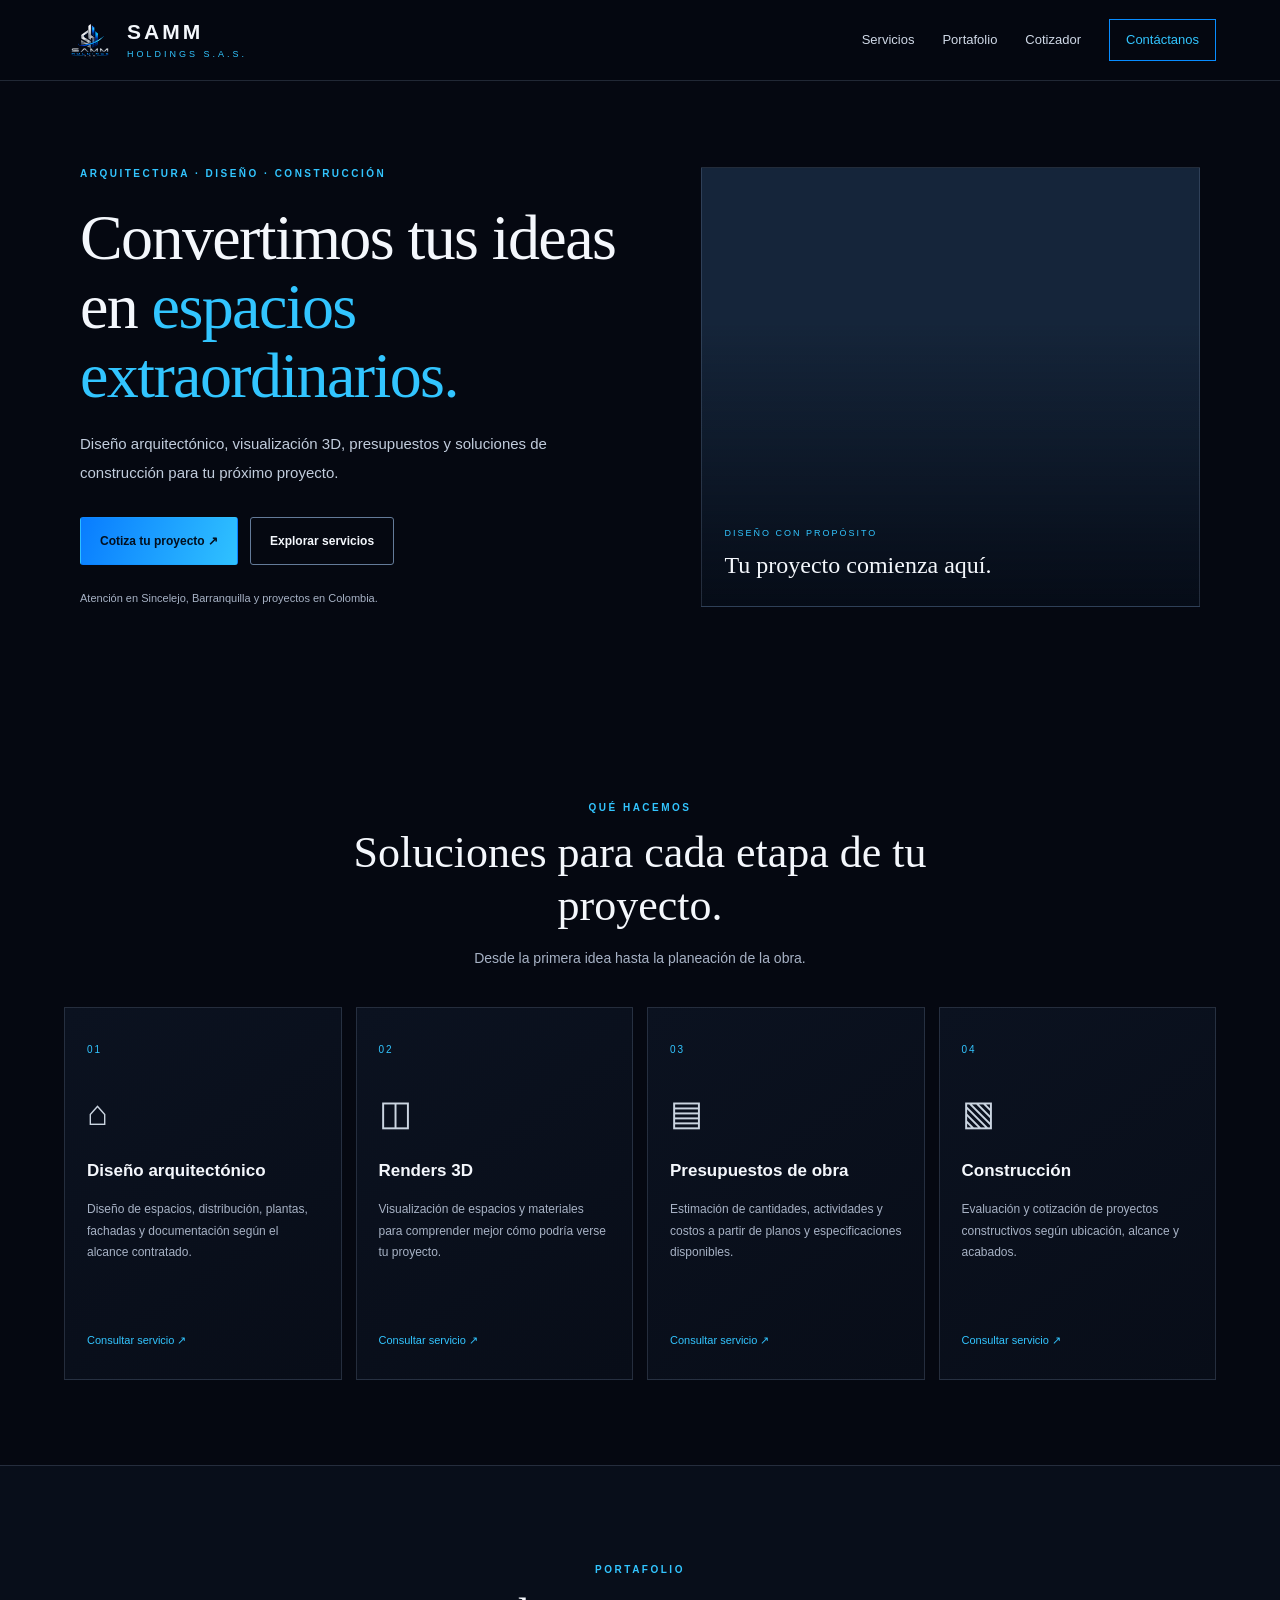
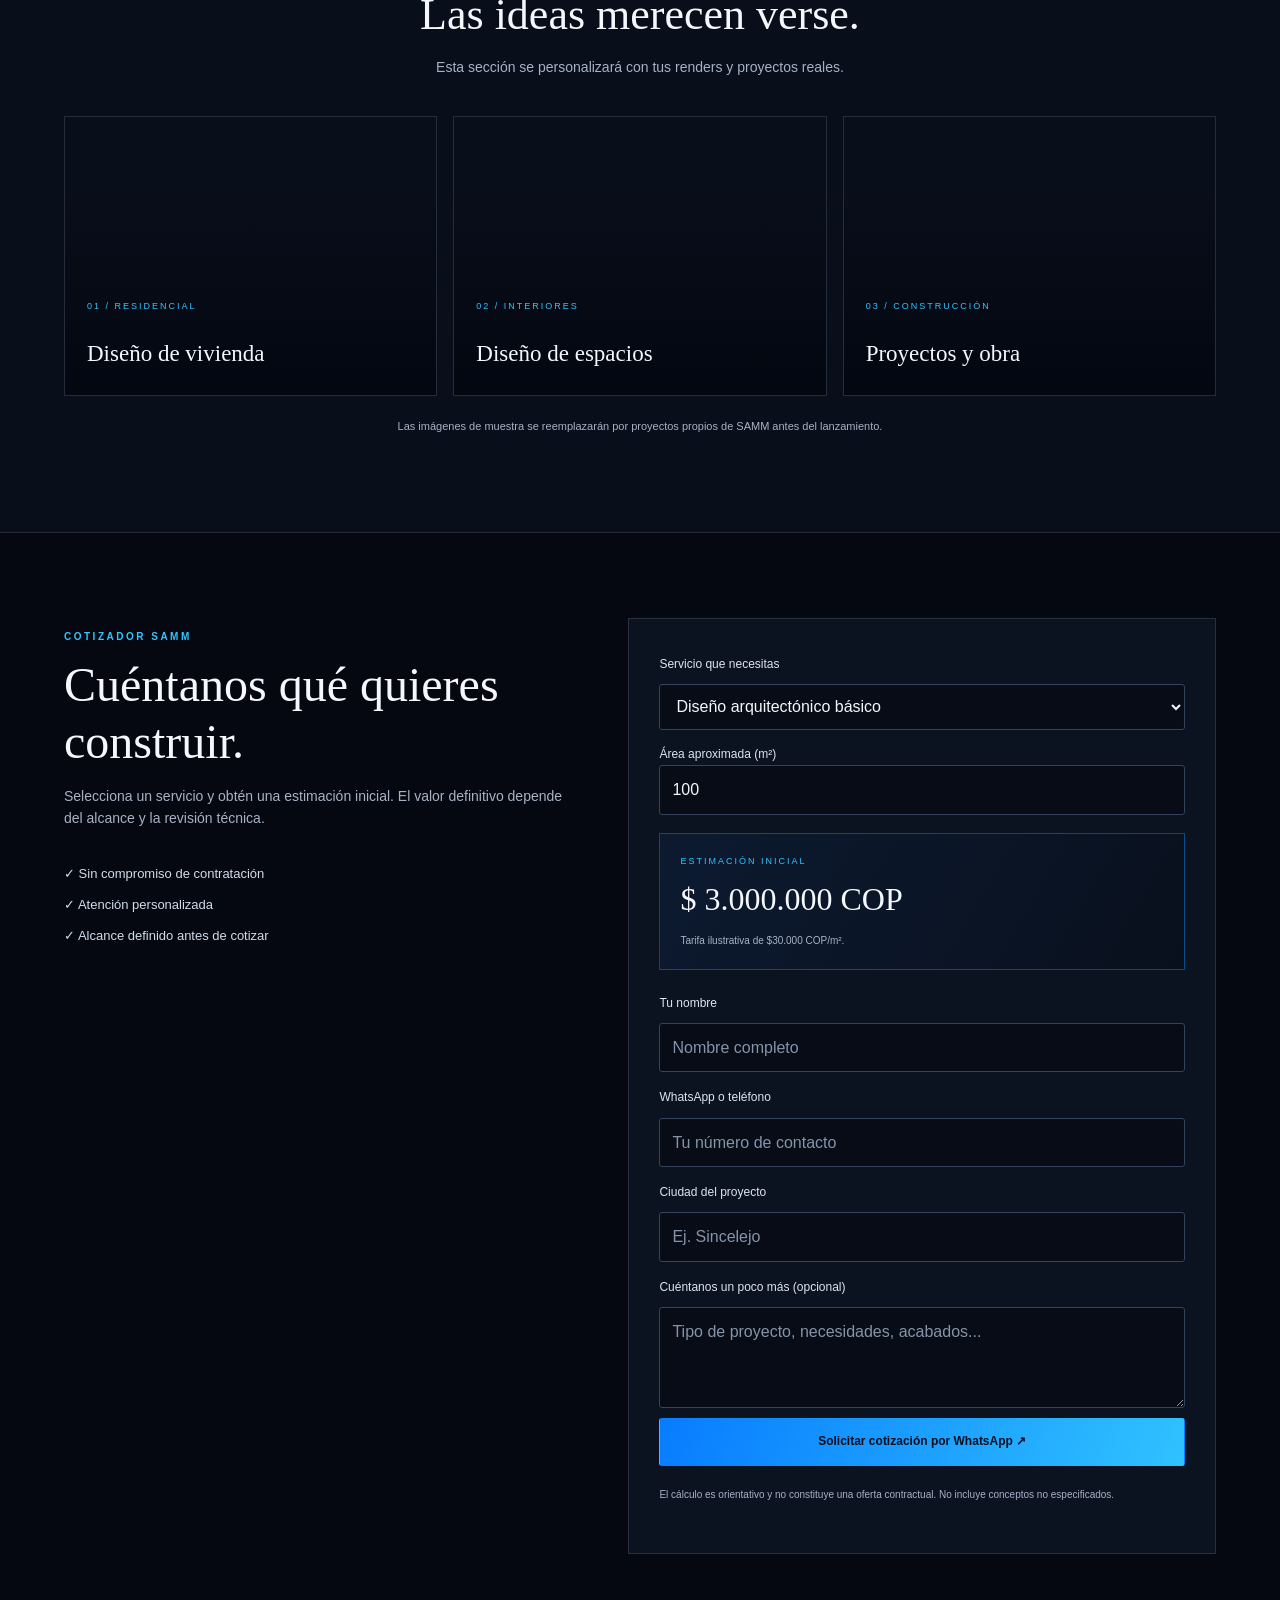
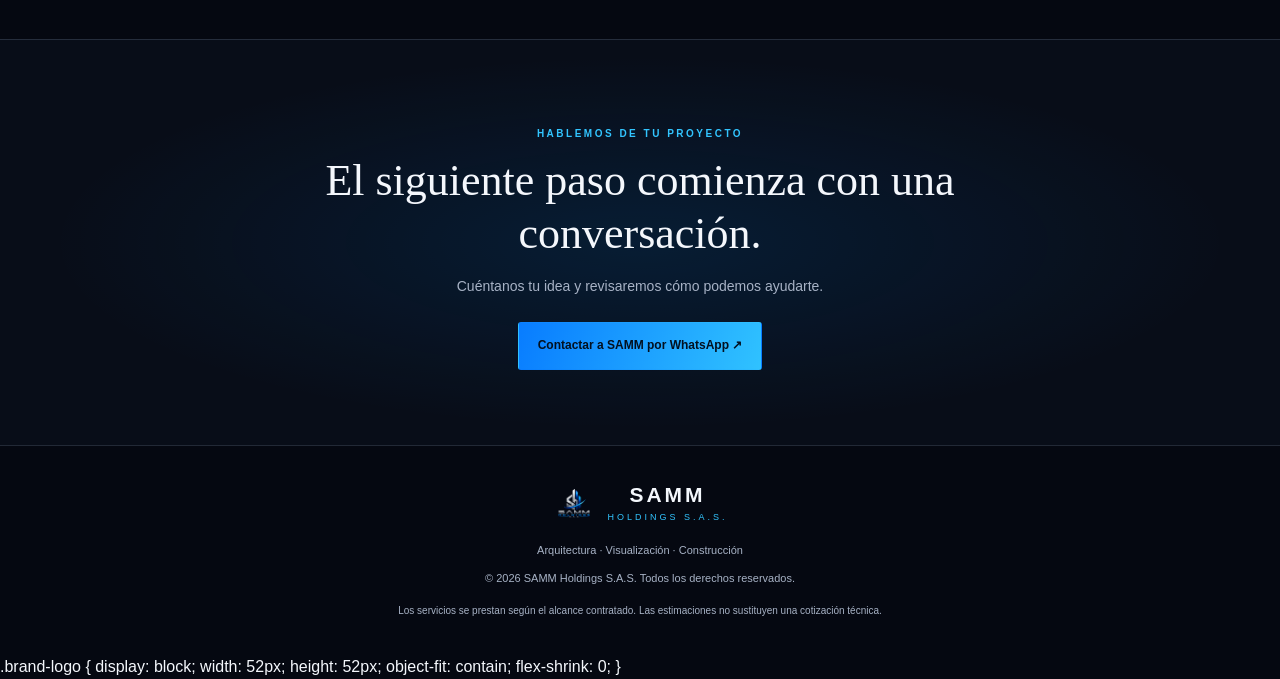
==== index.html @ 0aa0cb53 "Update index.html" ====
<!DOCTYPE html>
<html lang="es">
<head>
  <meta charset="UTF-8">
  <meta name="viewport" content="width=device-width, initial-scale=1.0">
  <meta name="theme-color" content="#111111">
  <meta name="description" content="SAMM Holdings: diseño arquitectónico, renders 3D, presupuestos y construcción en Colombia.">
  <title>SAMM | Arquitectura y Construcción</title>
  <link rel="stylesheet" href="style.css">
</head>
<body>
  <header class="header">
    <a class="brand" href="#inicio">

<img class="brand-logo" src="samm-logo.png" alt="SAMM Holdings S.A.S.">
      <span>SAMM<small>HOLDINGS S.A.S.</small></span>
    </a>

    <button class="menu-toggle" id="menuToggle" aria-label="Abrir menú" aria-expanded="false">☰</button>

    <nav class="nav" id="nav">
      <a href="#servicios">Servicios</a>
      <a href="#portafolio">Portafolio</a>
      <a href="#cotizador">Cotizador</a>
      <a href="#contacto" class="nav-cta">Contáctanos</a>
    </nav>
  </header>

  <main>
    <section class="hero" id="inicio">
      <div class="hero-content">
        <p class="eyebrow">ARQUITECTURA · DISEÑO · CONSTRUCCIÓN</p>
        <h1>Convertimos tus ideas en <span>espacios extraordinarios.</span></h1>
        <p class="hero-text">
          Diseño arquitectónico, visualización 3D, presupuestos y soluciones
          de construcción para tu próximo proyecto.
        </p>

        <div class="hero-actions">
          <a href="#cotizador" class="button button-gold">Cotiza tu proyecto ↗</a>
          <a href="#portafolio" class="button button-outline">Explorar servicios</a>
        </div>

        <p class="hero-note">Atención en Sincelejo, Barranquilla y proyectos en Colombia.</p>
      </div>

      <div class="hero-image" role="img" aria-label="Arquitectura contemporánea">
        <div class="image-label">
          <span>DISEÑO CON PROPÓSITO</span>
          <strong>Tu proyecto comienza aquí.</strong>
        </div>
      </div>
    </section>

    <section class="section" id="servicios">
      <div class="section-heading">
        <p class="eyebrow">QUÉ HACEMOS</p>
        <h2>Soluciones para cada etapa de tu proyecto.</h2>
        <p>Desde la primera idea hasta la planeación de la obra.</p>
      </div>

      <div class="service-grid">
        <article class="service-card">
          <span class="service-number">01</span>
          <div class="service-icon">⌂</div>
          <h3>Diseño arquitectónico</h3>
          <p>Diseño de espacios, distribución, plantas, fachadas y documentación según el alcance contratado.</p>
          <a href="#cotizador" data-service="diseno">Consultar servicio ↗</a>
        </article>

        <article class="service-card">
          <span class="service-number">02</span>
          <div class="service-icon">◫</div>
          <h3>Renders 3D</h3>
          <p>Visualización de espacios y materiales para comprender mejor cómo podría verse tu proyecto.</p>
          <a href="#cotizador" data-service="render">Consultar servicio ↗</a>
        </article>

        <article class="service-card">
          <span class="service-number">03</span>
          <div class="service-icon">▤</div>
          <h3>Presupuestos de obra</h3>
          <p>Estimación de cantidades, actividades y costos a partir de planos y especificaciones disponibles.</p>
          <a href="#cotizador" data-service="presupuesto">Consultar servicio ↗</a>
        </article>

        <article class="service-card">
          <span class="service-number">04</span>
          <div class="service-icon">▧</div>
          <h3>Construcción</h3>
          <p>Evaluación y cotización de proyectos constructivos según ubicación, alcance y acabados.</p>
          <a href="#cotizador" data-service="construccion">Consultar servicio ↗</a>
        </article>
      </div>
    </section>

    <section class="portfolio" id="portafolio">
      <div class="section-heading">
        <p class="eyebrow">PORTAFOLIO</p>
        <h2>Las ideas merecen verse.</h2>
        <p>Esta sección se personalizará con tus renders y proyectos reales.</p>
      </div>

      <div class="portfolio-grid">
        <article class="portfolio-item portfolio-house">
          <span>01 / RESIDENCIAL</span>
          <h3>Diseño de vivienda</h3>
        </article>

        <article class="portfolio-item portfolio-interior">
          <span>02 / INTERIORES</span>
          <h3>Diseño de espacios</h3>
        </article>

        <article class="portfolio-item portfolio-building">
          <span>03 / CONSTRUCCIÓN</span>
          <h3>Proyectos y obra</h3>
        </article>
      </div>

      <p class="portfolio-note">Las imágenes de muestra se reemplazarán por proyectos propios de SAMM antes del lanzamiento.</p>
    </section>

    <section class="section quote-section" id="cotizador">
      <div class="quote-intro">
        <p class="eyebrow">COTIZADOR SAMM</p>
        <h2>Cuéntanos qué quieres construir.</h2>
        <p>Selecciona un servicio y obtén una estimación inicial. El valor definitivo depende del alcance y la revisión técnica.</p>

        <div class="quote-assurance">
          ✓ Sin compromiso de contratación<br>
          ✓ Atención personalizada<br>
          ✓ Alcance definido antes de cotizar
        </div>
      </div>

      <form id="quoteForm" class="quote-form">
        <label for="service">Servicio que necesitas</label>
        <select id="service" required>
          <option value="diseno">Diseño arquitectónico básico</option>
          <option value="disenoCompleto">Diseño arquitectónico completo</option>
          <option value="render">Render fotorrealista</option>
          <option value="presupuesto">Presupuesto de obra</option>
          <option value="construccion">Construcción de vivienda</option>
        </select>

        <div id="areaGroup">
          <label for="area">Área aproximada (m²)</label>
          <input id="area" type="number" min="1" max="100000" value="100" required>
        </div>

        <div id="renderGroup" class="hidden">
          <label for="images">Cantidad de imágenes</label>
          <input id="images" type="number" min="1" max="100" value="1">
        </div>

        <div id="finishGroup" class="hidden">
          <label for="finish">Nivel de acabados</label>
          <select id="finish">
            <option value="basico">Básicos</option>
            <option value="medio" selected>Medios</option>
            <option value="premium">Premium</option>
          </select>
        </div>

        <div class="estimate">
          <span>ESTIMACIÓN INICIAL</span>
          <strong id="estimateValue">$3.000.000 COP</strong>
          <small id="estimateNote">Ejemplo sujeto a revisión del proyecto.</small>
        </div>

        <label for="clientName">Tu nombre</label>
        <input id="clientName" type="text" maxlength="100" placeholder="Nombre completo" required>

        <label for="clientContact">WhatsApp o teléfono</label>
        <input id="clientContact" type="tel" maxlength="30" placeholder="Tu número de contacto" required>

        <label for="city">Ciudad del proyecto</label>
        <input id="city" type="text" maxlength="100" placeholder="Ej. Sincelejo" required>

        <label for="details">Cuéntanos un poco más (opcional)</label>
        <textarea id="details" rows="3" maxlength="1000" placeholder="Tipo de proyecto, necesidades, acabados..."></textarea>

        <button class="button button-gold button-full" type="submit">Solicitar cotización por WhatsApp ↗</button>
        <p class="form-note">El cálculo es orientativo y no constituye una oferta contractual. No incluye conceptos no especificados.</p>
        <p id="formMessage" class="form-message" aria-live="polite"></p>
      </form>
    </section>

    <section class="contact-banner" id="contacto">
      <p class="eyebrow">HABLEMOS DE TU PROYECTO</p>
      <h2>El siguiente paso comienza con una conversación.</h2>
      <p>Cuéntanos tu idea y revisaremos cómo podemos ayudarte.</p>
      <a class="button button-gold" href="https://wa.me/573014987709" target="_blank" rel="noopener noreferrer">Contactar a SAMM por WhatsApp ↗</a>
    </section>
  </main>

  <footer class="footer">
    <a class="brand footer-brand" href="#inicio">
      <img class="brand-logo" src="samm-logo.png" alt="SAMM Holdings S.A.S.">
      <span>SAMM<small>HOLDINGS S.A.S.</small></span>
    </a>
    <p>Arquitectura · Visualización · Construcción</p>
    <p>© <span id="year"></span> SAMM Holdings S.A.S. Todos los derechos reservados.</p>
    <p class="footer-note">Los servicios se prestan según el alcance contratado. Las estimaciones no sustituyen una cotización técnica.</p>
  </footer>

  <script src="script.js"></script>
</body>
</html>
.brand-logo {
  display: block;
  width: 52px;
  height: 52px;
  object-fit: contain;
  flex-shrink: 0;
}
---- style.css ----
:root {
  --bg: #050811;
  --surface: #0b1220;
  --surface-light: #111d30;
  --text: #f4f7fc;
  --muted: #a7b2c5;
  --blue: #078cff;
  --blue-light: #32c5ff;
  --silver: #cbd5e1;
  --line: rgba(167, 190, 220, .18);
  --max-width: 1180px;
}

* {
  box-sizing: border-box;
}

html {
  scroll-behavior: smooth;
  scroll-padding-top: 90px;
}

body {
  margin: 0;
  background: var(--bg);
  color: var(--text);
  font-family: Arial, Helvetica, sans-serif;
  line-height: 1.6;
}

a {
  color: inherit;
  text-decoration: none;
}

button, input, select, textarea {
  font: inherit;
}

button:focus-visible,
a:focus-visible,
input:focus-visible,
select:focus-visible,
textarea:focus-visible {
  outline: 2px solid var(--blue-light);
  outline-offset: 3px;
}

.header {
  min-height: 78px;
  padding: 14px max(5%, calc((100% - var(--max-width)) / 2));
  display: flex;
  align-items: center;
  justify-content: space-between;
  gap: 24px;
  background: rgba(5, 8, 17, .96);
  border-bottom: 1px solid var(--line);
  position: sticky;
  top: 0;
  z-index: 10;
  backdrop-filter: blur(14px);
}

.brand {
  display: inline-flex;
  align-items: center;
  gap: 11px;
  font-size: 21px;
  font-weight: 800;
  letter-spacing: 3px;
  line-height: 1.15;
}

.brand small {
  display: block;
  margin-top: 5px;
  color: var(--blue-light);
  font-size: 9px;
  font-weight: 500;
  letter-spacing: 3px;
}

.brand-mark {
  display: grid;
  place-items: center;
  width: 42px;
  height: 42px;
  border: 1px solid var(--blue);
  color: var(--silver);
  font-family: Georgia, serif;
  font-size: 25px;
  box-shadow: 0 0 20px rgba(0, 140, 255, .12);
}

.nav {
  display: flex;
  align-items: center;
  gap: 28px;
  font-size: 13px;
}

.nav a:not(.nav-cta) {
  color: #d0d9e7;
}

.nav a:hover,
.service-card a:hover {
  color: var(--blue-light);
}

.nav-cta {
  padding: 10px 16px;
  border: 1px solid var(--blue);
  color: var(--blue-light);
}

.menu-toggle {
  display: none;
  border: 1px solid var(--line);
  color: var(--text);
  background: var(--surface);
  border-radius: 6px;
  min-width: 44px;
  min-height: 44px;
  font-size: 23px;
  cursor: pointer;
}

.hero {
  max-width: var(--max-width);
  margin: auto;
  padding: 74px 30px 85px;
  display: grid;
  grid-template-columns: 1fr .88fr;
  align-items: center;
  gap: 55px;
}

.eyebrow {
  color: var(--blue-light);
  font-size: 10px;
  font-weight: 700;
  letter-spacing: 2.5px;
  line-height: 1.8;
}

.hero h1 {
  max-width: 620px;
  margin: 20px 0;
  font-family: Georgia, "Times New Roman", serif;
  font-size: clamp(38px, 5vw, 67px);
  font-weight: 400;
  line-height: 1.08;
  letter-spacing: -1.6px;
}

.hero h1 span {
  color: var(--blue-light);
}

.hero-text {
  max-width: 510px;
  color: #c1ccdc;
  font-size: 15px;
  line-height: 1.9;
}

.hero-actions {
  display: flex;
  flex-wrap: wrap;
  gap: 12px;
  margin-top: 30px;
}

.button {
  display: inline-flex;
  justify-content: center;
  align-items: center;
  min-height: 48px;
  padding: 12px 19px;
  border: 1px solid transparent;
  border-radius: 3px;
  cursor: pointer;
  font-size: 12px;
  font-weight: 700;
  text-align: center;
  transition: transform .2s, background .2s;
}

.button:hover {
  transform: translateY(-2px);
}

.button-gold {
  background: linear-gradient(110deg, #087cff, #30c2ff);
  color: #03101f;
}

.button-gold:hover {
  background: #6bd4ff;
}

.button-outline {
  border-color: #647b99;
  color: var(--text);
  background: transparent;
}

.button-full {
  width: 100%;
}

.hero-note {
  margin-top: 25px;
  color: var(--muted);
  font-size: 11px;
}

.hero-image {
  min-height: 440px;
  position: relative;
  overflow: hidden;
  background:
    linear-gradient(0deg, rgba(2, 6, 15, .82), transparent 65%),
    url("https://images.unsplash.com/photo-1600607687939-ce8a6c25118c?auto=format&fit=crop&w=1200&q=85")
      center / cover no-repeat,
    #15253a;
  border: 1px solid var(--line);
}

.image-label {
  position: absolute;
  right: 22px;
  bottom: 22px;
  left: 22px;
  display: grid;
  gap: 5px;
}

.image-label span {
  color: var(--blue-light);
  font-size: 9px;
  letter-spacing: 2px;
}

.image-label strong {
  font-family: Georgia, serif;
  font-size: 24px;
  font-weight: 400;
}

.section {
  padding: 85px max(5%, calc((100% - var(--max-width)) / 2));
}

.section-heading {
  max-width: 660px;
  margin: 0 auto 38px;
  text-align: center;
}

.section-heading h2,
.quote-intro h2,
.contact-banner h2 {
  margin: 10px 0;
  font-family: Georgia, "Times New Roman", serif;
  font-size: clamp(30px, 4vw, 44px);
  font-weight: 400;
  line-height: 1.2;
}

.section-heading > p:last-child,
.quote-intro > p:not(.eyebrow),
.contact-banner > p:not(.eyebrow) {
  color: var(--muted);
  font-size: 14px;
}

.service-grid {
  display: grid;
  grid-template-columns: repeat(4, minmax(0, 1fr));
  gap: 14px;
}

.service-card {
  position: relative;
  min-width: 0;
  padding: 27px 22px;
  border: 1px solid var(--line);
  background: linear-gradient(145deg, var(--surface), #080d18);
  transition: border-color .2s, transform .2s;
}

.service-card:hover {
  border-color: rgba(0, 140, 255, .65);
  transform: translateY(-3px);
}

.service-number {
  color: var(--blue-light);
  font-size: 10px;
  letter-spacing: 2px;
}

.service-icon {
  margin-top: 25px;
  color: var(--silver);
  font-family: Georgia, serif;
  font-size: 35px;
}

.service-card h3 {
  font-size: 17px;
  line-height: 1.4;
}

.service-card p {
  min-height: 115px;
  color: var(--muted);
  font-size: 12px;
  line-height: 1.8;
}

.service-card a {
  color: var(--blue-light);
  font-size: 11px;
}

.portfolio {
  padding: 85px max(5%, calc((100% - var(--max-width)) / 2));
  background: #080e1a;
  border-top: 1px solid var(--line);
  border-bottom: 1px solid var(--line);
}

.portfolio-grid {
  display: grid;
  grid-template-columns: repeat(3, minmax(0, 1fr));
  gap: 16px;
}

.portfolio-item {
  min-height: 280px;
  padding: 22px;
  display: flex;
  flex-direction: column;
  justify-content: flex-end;
  background-position: center;
  background-size: cover;
  position: relative;
  overflow: hidden;
  border: 1px solid var(--line);
}

.portfolio-item::before {
  content: "";
  position: absolute;
  inset: 0;
  background: linear-gradient(0deg, rgba(2, 6, 15, .9), transparent 75%);
}

.portfolio-item > * {
  position: relative;
}

.portfolio-item span {
  color: var(--blue-light);
  font-size: 9px;
  letter-spacing: 2px;
}

.portfolio-item h3 {
  margin-bottom: 0;
  font-family: Georgia, serif;
  font-size: 23px;
  font-weight: 400;
}

.portfolio-house {
  background-image: url("https://images.unsplash.com/photo-1600607687920-4e2a09cf159d?auto=format&fit=crop&w=900&q=80");
}

.portfolio-interior {
  background-image: url("https://images.unsplash.com/photo-1600210492486-724fe5c67fb0?auto=format&fit=crop&w=900&q=80");
}

.portfolio-building {
  background-image: url("https://images.unsplash.com/photo-1486406146926-c627a92ad1ab?auto=format&fit=crop&w=900&q=80");
}

.portfolio-note {
  color: var(--muted);
  font-size: 11px;
  text-align: center;
  margin-top: 22px;
}

.quote-section {
  display: grid;
  grid-template-columns: .85fr 1fr;
  gap: 65px;
  align-items: start;
}

.quote-intro {
  position: sticky;
  top: 110px;
}

.quote-intro h2 {
  font-size: clamp(34px, 4vw, 48px);
}

.quote-assurance {
  margin-top: 28px;
  color: #d2dcea;
  font-size: 13px;
  line-height: 2.4;
}

.quote-form {
  padding: 30px;
  border: 1px solid var(--line);
  background: var(--surface);
  display: flex;
  flex-direction: column;
  gap: 10px;
}

.quote-form label {
  margin-top: 6px;
  color: #dce5f2;
  font-size: 12px;
}

.quote-form input,
.quote-form select,
.quote-form textarea {
  width: 100%;
  min-height: 46px;
  padding: 11px 12px;
  border: 1px solid #34445c;
  border-radius: 3px;
  background: #070c16;
  color: var(--text);
}

.quote-form textarea {
  resize: vertical;
}

.quote-form input::placeholder,
.quote-form textarea::placeholder {
  color: #8594aa;
}

.estimate {
  display: grid;
  gap: 6px;
  margin: 8px 0;
  padding: 20px;
  border: 1px solid rgba(0, 140, 255, .45);
  background: linear-gradient(120deg, #0c1a30, #09101d);
}

.estimate span {
  color: var(--blue-light);
  font-size: 9px;
  letter-spacing: 2px;
}

.estimate strong {
  overflow-wrap: anywhere;
  font-family: Georgia, serif;
  font-size: clamp(24px, 3vw, 32px);
  font-weight: 400;
}

.estimate small,
.form-note {
  color: var(--muted);
  font-size: 10px;
  line-height: 1.7;
}

.hidden {
  display: none !important;
}

.form-message {
  margin: 0;
  color: var(--blue-light);
  font-size: 12px;
}

.contact-banner {
  padding: 75px 22px;
  text-align: center;
  border-top: 1px solid var(--line);
  background:
    radial-gradient(ellipse at center, rgba(0, 140, 255, .12), transparent 65%),
    #080d18;
}

.contact-banner h2 {
  max-width: 670px;
  margin: 12px auto;
}

.contact-banner > p:not(.eyebrow) {
  margin-bottom: 25px;
}

.footer {
  padding: 35px 20px;
  text-align: center;
  border-top: 1px solid var(--line);
  color: var(--muted);
  font-size: 11px;
}

.footer-brand {
  justify-content: center;
  color: var(--text);
}

.footer-note {
  max-width: 650px;
  margin: 15px auto 0;
  font-size: 10px;
}

@media (max-width: 900px) {
  .hero {
    grid-template-columns: 1fr 1fr;
    gap: 25px;
    padding-top: 55px;
  }

  .hero-image {
    min-height: 360px;
  }

  .service-grid {
    grid-template-columns: repeat(2, minmax(0, 1fr));
  }

  .service-card p {
    min-height: auto;
  }

  .quote-section {
    gap: 30px;
  }
}

@media (max-width: 640px) {
  html {
    scroll-padding-top: 72px;
  }

  .header {
    min-height: 68px;
    padding: 10px 18px;
  }

  .brand {
    font-size: 18px;
  }

  .brand-mark {
    width: 37px;
    height: 37px;
  }

  .menu-toggle {
    display: block;
  }

  .nav {
    display: none;
    position: absolute;
    top: 100%;
    left: 0;
    right: 0;
    padding: 18px;
    background: #080e1a;
    border-bottom: 1px solid var(--line);
    flex-direction: column;
    align-items: stretch;
    gap: 0;
  }

  .nav.open {
    display: flex;
  }

  .nav a {
    padding: 14px 8px;
  }

  .nav-cta {
    margin-top: 8px;
    text-align: center;
  }

  .hero {
    grid-template-columns: 1fr;
    gap: 28px;
    padding: 48px 20px 55px;
  }

  .hero h1 {
    font-size: clamp(38px, 11vw, 52px);
  }

  .hero-text {
    font-size: 14px;
  }

  .hero-actions {
    flex-direction: column;
  }

  .hero-actions .button {
    width: 100%;
  }

  .hero-image {
    min-height: 310px;
  }

  .section,
  .portfolio {
    padding: 60px 20px;
  }

  .section-heading {
    margin-bottom: 28px;
  }

  .service-grid {
    grid-template-columns: 1fr;
    gap: 12px;
  }

  .service-card {
    padding: 23px;
  }

  .service-icon {
    margin-top: 14px;
  }

  .portfolio-grid {
    grid-template-columns: 1fr;
  }

  .portfolio-item {
    min-height: 250px;
  }

  .quote-section {
    grid-template-columns: 1fr;
    gap: 24px;
  }

  .quote-intro {
    position: static;
  }

  .quote-form {
    padding: 20px 16px;
  }

  .contact-banner {
    padding: 60px 20px;
  }

  .contact-banner .button {
    width: 100%;
  }
}

@media (prefers-reduced-motion: reduce) {
  *,
  *::before,
  *::after {
    scroll-behavior: auto !important;
    transition: none !important;
  }
}

.brand-logo {
  display: block;
  width: 52px;
  height: 52px;
  object-fit: contain;
}

.footer-brand .brand-logo {
  width: 44px;
  height: 44px;
}
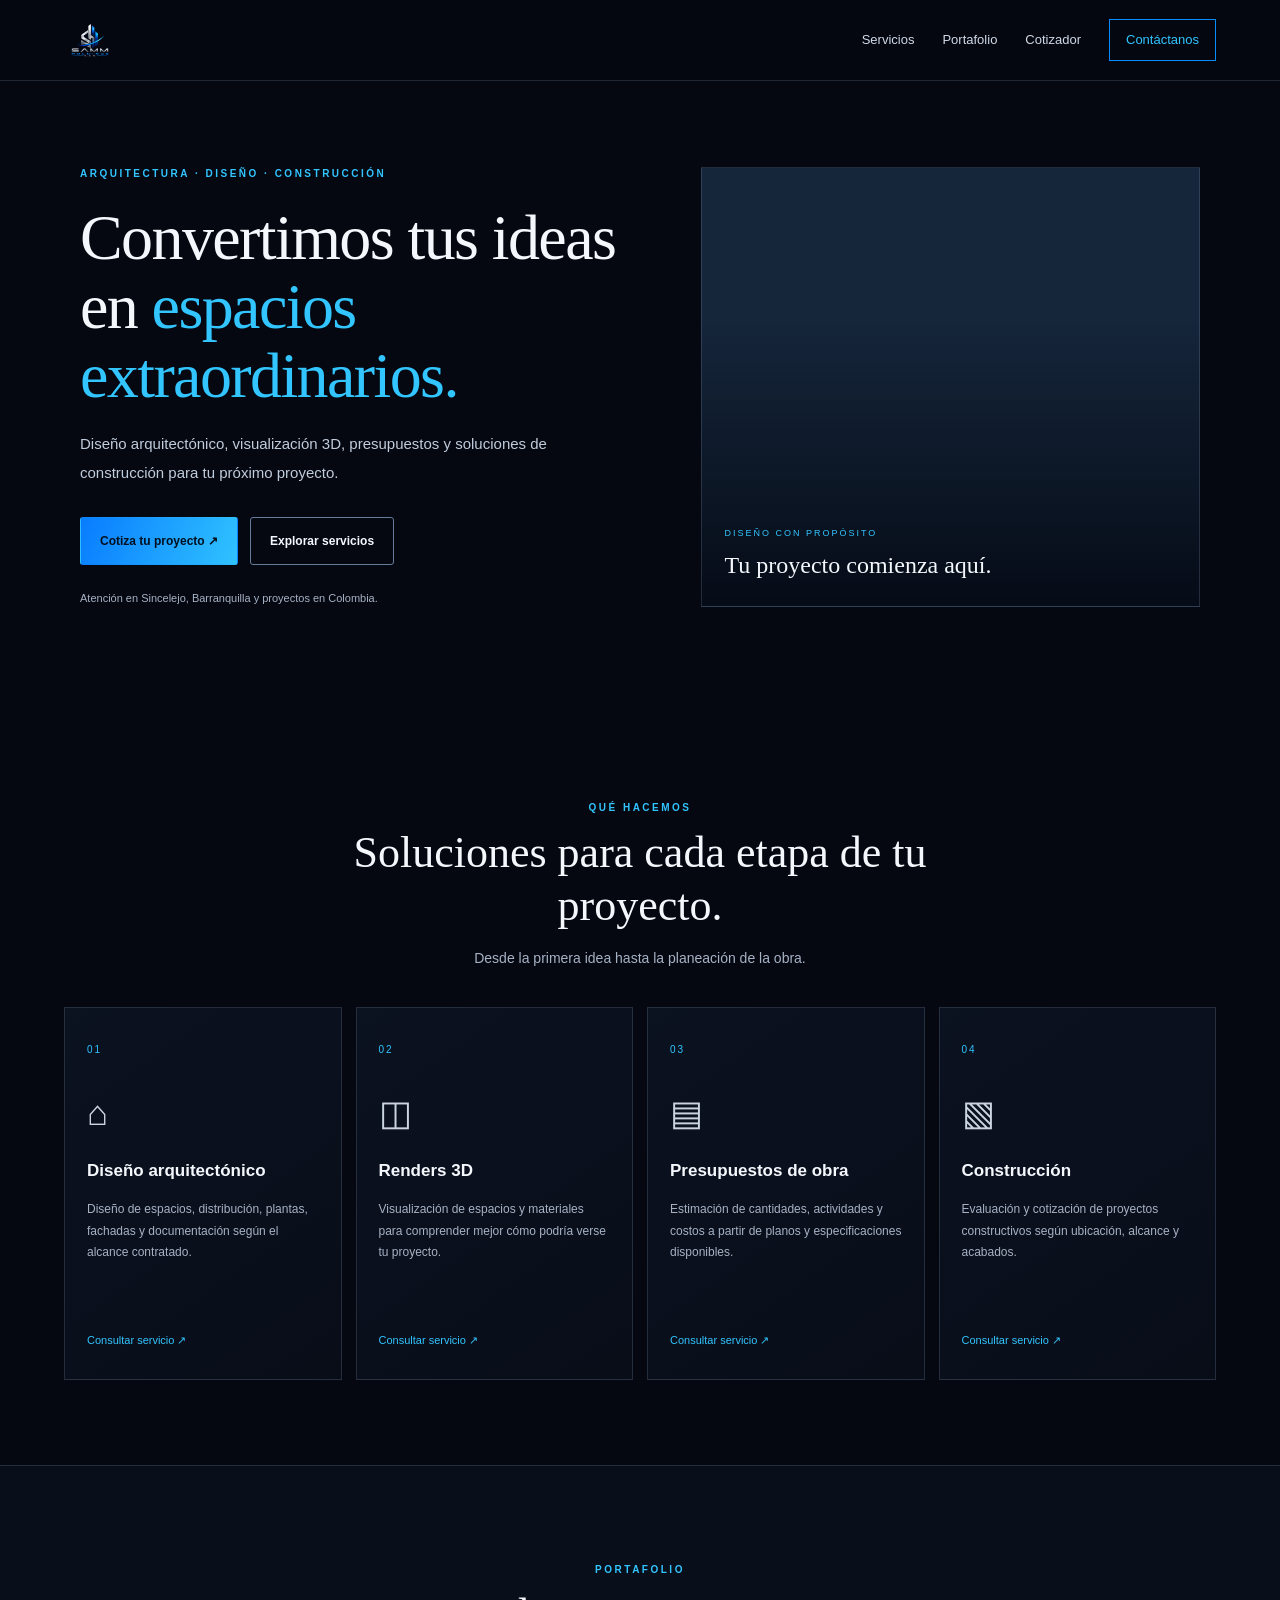
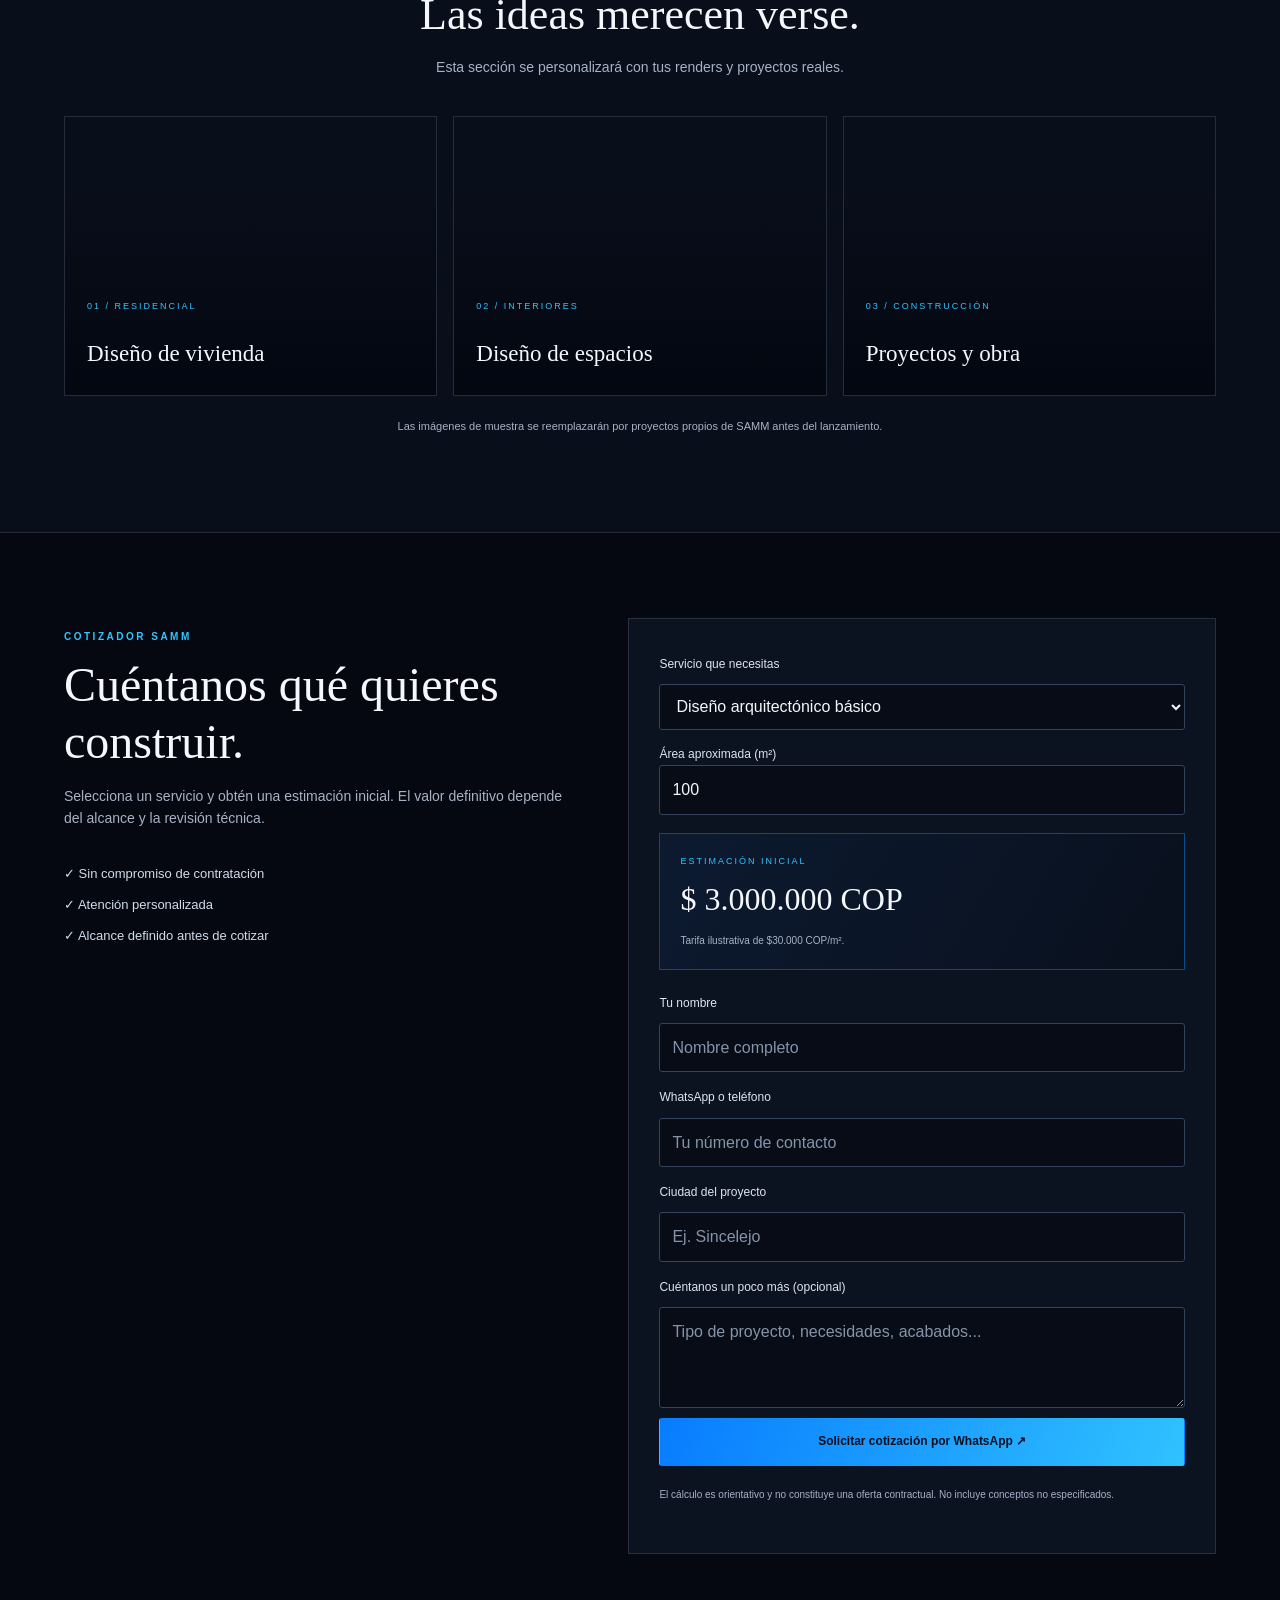
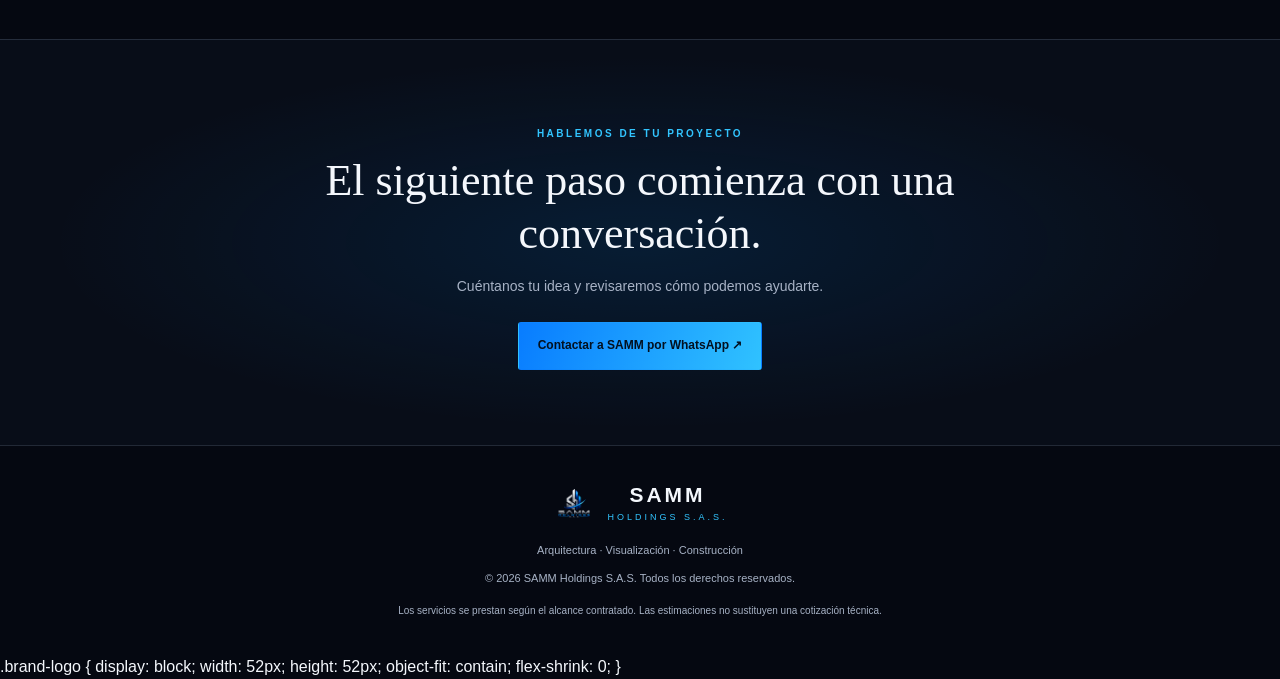
==== commit 41462294: "Update index.html" ====
--- a/index.html
+++ b/index.html
@@ -13,8 +13,7 @@
   <header class="header">
     <a class="brand" href="#inicio">
 
-<img class="brand-logo" src="samm-logo.png" alt="SAMM Holdings S.A.S.">
-      <span>SAMM<small>HOLDINGS S.A.S.</small></span>
+<img class="brand-logo" src="samm-logo.png" alt="Logotipo de SAMM Holdings S.A.S.">
     </a>
 
     <button class="menu-toggle" id="menuToggle" aria-label="Abrir menú" aria-expanded="false">☰</button>
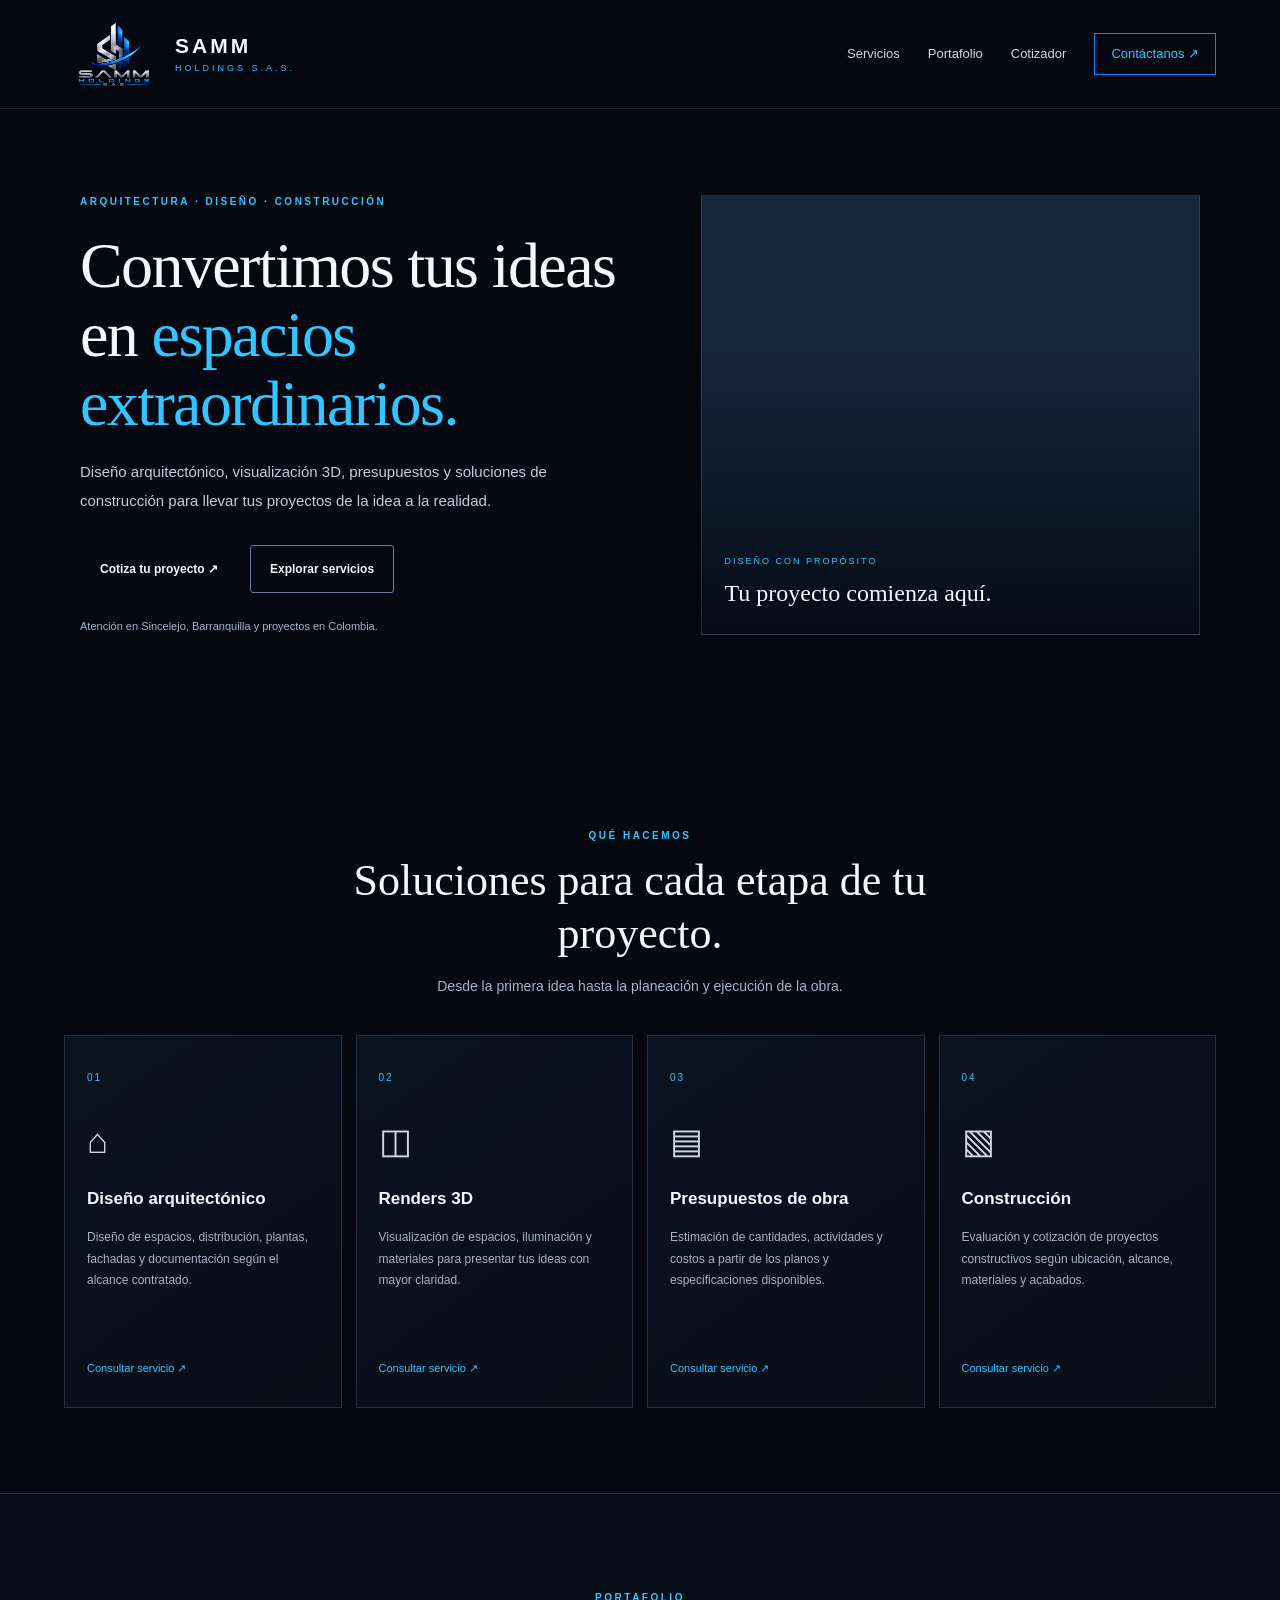
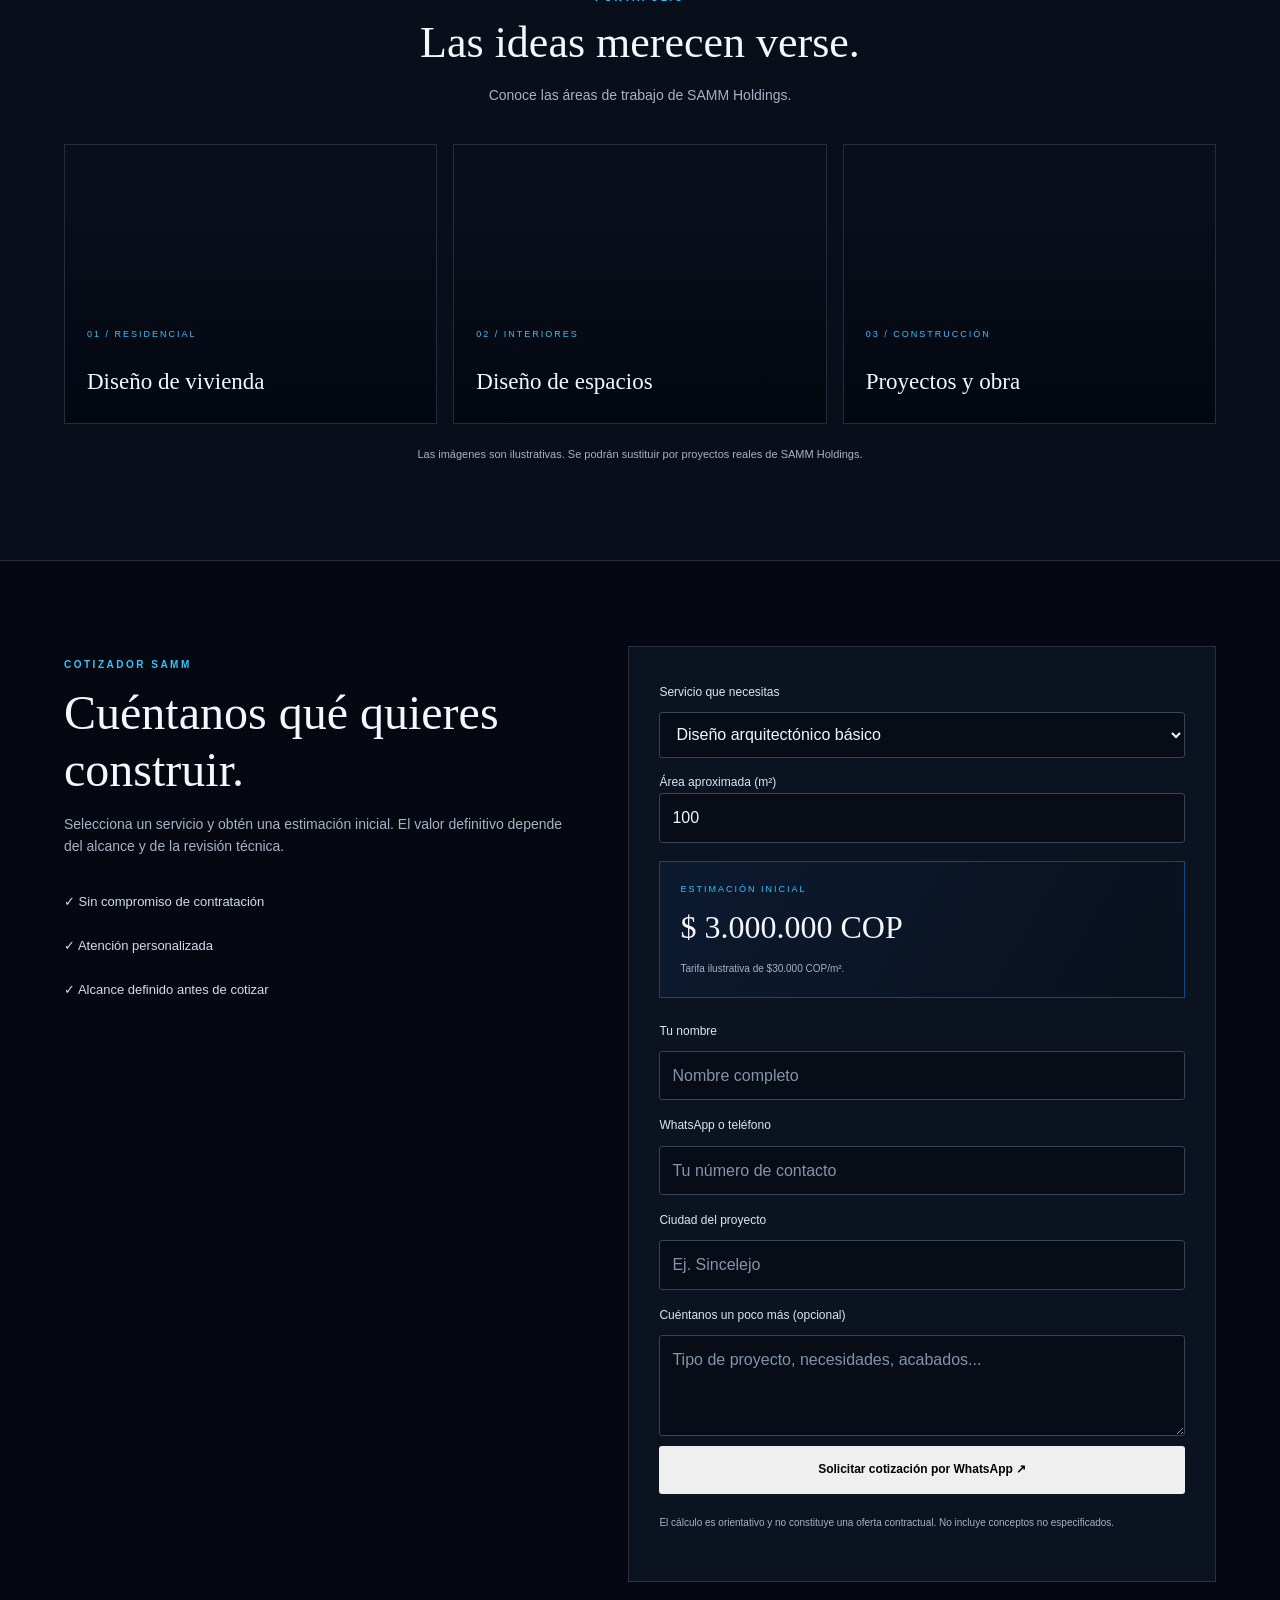
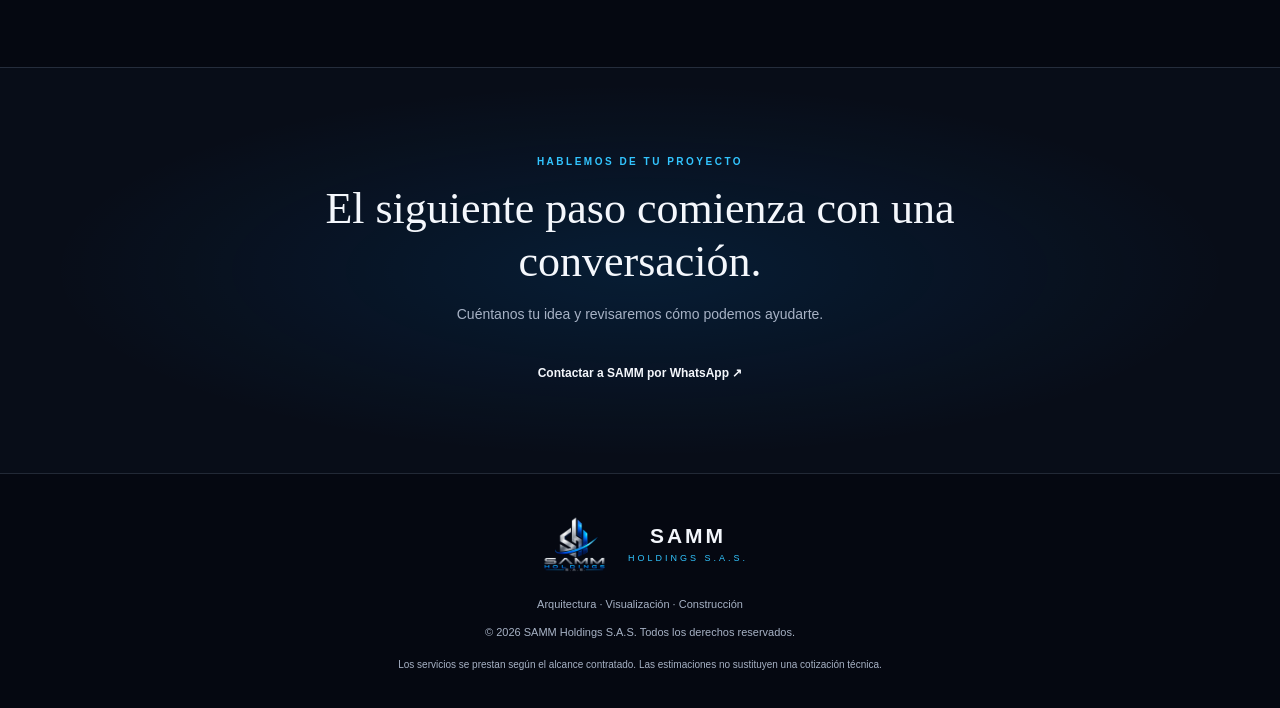
==== commit 506862eb: "Update index.html" ====
--- a/index.html
+++ b/index.html
@@ -4,44 +4,71 @@
 <head>
   <meta charset="UTF-8">
   <meta name="viewport" content="width=device-width, initial-scale=1.0">
-  <meta name="theme-color" content="#111111">
-  <meta name="description" content="SAMM Holdings: diseño arquitectónico, renders 3D, presupuestos y construcción en Colombia.">
-  <title>SAMM | Arquitectura y Construcción</title>
+  <meta name="theme-color" content="#050811">
+  <meta name="description" content="SAMM Holdings S.A.S. Diseño arquitectónico, renders 3D, presupuestos y construcción en Colombia.">
+  <title>SAMM Holdings S.A.S. | Arquitectura y Construcción</title>
   <link rel="stylesheet" href="style.css">
 </head>
 <body>
+
   <header class="header">
-    <a class="brand" href="#inicio">
-
-<img class="brand-logo" src="samm-logo.png" alt="Logotipo de SAMM Holdings S.A.S.">
+    <a class="brand" href="#inicio" aria-label="SAMM Holdings, ir al inicio">
+      <img
+        class="brand-logo"
+        src="samm-logo.png"
+        alt="Logo de SAMM Holdings S.A.S."
+      >
+      <span class="brand-text">
+        SAMM
+        <small>HOLDINGS S.A.S.</small>
+      </span>
     </a>
 
-    <button class="menu-toggle" id="menuToggle" aria-label="Abrir menú" aria-expanded="false">☰</button>
-
-    <nav class="nav" id="nav">
+    <button
+      class="menu-toggle"
+      id="menuToggle"
+      type="button"
+      aria-label="Abrir menú"
+      aria-expanded="false"
+      aria-controls="nav"
+    >☰</button>
+
+    <nav class="nav" id="nav" aria-label="Navegación principal">
       <a href="#servicios">Servicios</a>
       <a href="#portafolio">Portafolio</a>
       <a href="#cotizador">Cotizador</a>
-      <a href="#contacto" class="nav-cta">Contáctanos</a>
+      <a href="#contacto" class="nav-cta">Contáctanos ↗</a>
     </nav>
   </header>
 
   <main>
+    <!-- INICIO -->
     <section class="hero" id="inicio">
       <div class="hero-content">
         <p class="eyebrow">ARQUITECTURA · DISEÑO · CONSTRUCCIÓN</p>
-        <h1>Convertimos tus ideas en <span>espacios extraordinarios.</span></h1>
+
+        <h1>
+          Convertimos tus ideas en
+          <span>espacios extraordinarios.</span>
+        </h1>
+
         <p class="hero-text">
           Diseño arquitectónico, visualización 3D, presupuestos y soluciones
-          de construcción para tu próximo proyecto.
+          de construcción para llevar tus proyectos de la idea a la realidad.
         </p>
 
         <div class="hero-actions">
-          <a href="#cotizador" class="button button-gold">Cotiza tu proyecto ↗</a>
-          <a href="#portafolio" class="button button-outline">Explorar servicios</a>
-        </div>
-
-        <p class="hero-note">Atención en Sincelejo, Barranquilla y proyectos en Colombia.</p>
+          <a href="#cotizador" class="button button-blue">
+            Cotiza tu proyecto ↗
+          </a>
+          <a href="#servicios" class="button button-outline">
+            Explorar servicios
+          </a>
+        </div>
+
+        <p class="hero-note">
+          Atención en Sincelejo, Barranquilla y proyectos en Colombia.
+        </p>
       </div>
 
       <div class="hero-image" role="img" aria-label="Arquitectura contemporánea">
@@ -52,53 +79,79 @@
       </div>
     </section>
 
+    <!-- SERVICIOS -->
     <section class="section" id="servicios">
       <div class="section-heading">
         <p class="eyebrow">QUÉ HACEMOS</p>
         <h2>Soluciones para cada etapa de tu proyecto.</h2>
-        <p>Desde la primera idea hasta la planeación de la obra.</p>
+        <p>
+          Desde la primera idea hasta la planeación y ejecución de la obra.
+        </p>
       </div>
 
       <div class="service-grid">
         <article class="service-card">
           <span class="service-number">01</span>
-          <div class="service-icon">⌂</div>
+          <div class="service-icon" aria-hidden="true">⌂</div>
           <h3>Diseño arquitectónico</h3>
-          <p>Diseño de espacios, distribución, plantas, fachadas y documentación según el alcance contratado.</p>
-          <a href="#cotizador" data-service="diseno">Consultar servicio ↗</a>
+          <p>
+            Diseño de espacios, distribución, plantas, fachadas y documentación
+            según el alcance contratado.
+          </p>
+          <a href="#cotizador" data-service="diseno">
+            Consultar servicio ↗
+          </a>
         </article>
 
         <article class="service-card">
           <span class="service-number">02</span>
-          <div class="service-icon">◫</div>
+          <div class="service-icon" aria-hidden="true">◫</div>
           <h3>Renders 3D</h3>
-          <p>Visualización de espacios y materiales para comprender mejor cómo podría verse tu proyecto.</p>
-          <a href="#cotizador" data-service="render">Consultar servicio ↗</a>
+          <p>
+            Visualización de espacios, iluminación y materiales para presentar
+            tus ideas con mayor claridad.
+          </p>
+          <a href="#cotizador" data-service="render">
+            Consultar servicio ↗
+          </a>
         </article>
 
         <article class="service-card">
           <span class="service-number">03</span>
-          <div class="service-icon">▤</div>
+          <div class="service-icon" aria-hidden="true">▤</div>
           <h3>Presupuestos de obra</h3>
-          <p>Estimación de cantidades, actividades y costos a partir de planos y especificaciones disponibles.</p>
-          <a href="#cotizador" data-service="presupuesto">Consultar servicio ↗</a>
+          <p>
+            Estimación de cantidades, actividades y costos a partir de los
+            planos y especificaciones disponibles.
+          </p>
+          <a href="#cotizador" data-service="presupuesto">
+            Consultar servicio ↗
+          </a>
         </article>
 
         <article class="service-card">
           <span class="service-number">04</span>
-          <div class="service-icon">▧</div>
+          <div class="service-icon" aria-hidden="true">▧</div>
           <h3>Construcción</h3>
-          <p>Evaluación y cotización de proyectos constructivos según ubicación, alcance y acabados.</p>
-          <a href="#cotizador" data-service="construccion">Consultar servicio ↗</a>
-        </article>
-      </div>
-    </section>
-
+          <p>
+            Evaluación y cotización de proyectos constructivos según ubicación,
+            alcance, materiales y acabados.
+          </p>
+          <a href="#cotizador" data-service="construccion">
+            Consultar servicio ↗
+          </a>
+        </article>
+      </div>
+    </section>
+
+    <!-- PORTAFOLIO -->
     <section class="portfolio" id="portafolio">
       <div class="section-heading">
         <p class="eyebrow">PORTAFOLIO</p>
         <h2>Las ideas merecen verse.</h2>
-        <p>Esta sección se personalizará con tus renders y proyectos reales.</p>
+        <p>
+          Conoce las áreas de trabajo de SAMM Holdings.
+        </p>
       </div>
 
       <div class="portfolio-grid">
@@ -118,25 +171,32 @@
         </article>
       </div>
 
-      <p class="portfolio-note">Las imágenes de muestra se reemplazarán por proyectos propios de SAMM antes del lanzamiento.</p>
-    </section>
-
+      <p class="portfolio-note">
+        Las imágenes son ilustrativas. Se podrán sustituir por proyectos reales
+        de SAMM Holdings.
+      </p>
+    </section>
+
+    <!-- COTIZADOR -->
     <section class="section quote-section" id="cotizador">
       <div class="quote-intro">
         <p class="eyebrow">COTIZADOR SAMM</p>
         <h2>Cuéntanos qué quieres construir.</h2>
-        <p>Selecciona un servicio y obtén una estimación inicial. El valor definitivo depende del alcance y la revisión técnica.</p>
+        <p>
+          Selecciona un servicio y obtén una estimación inicial. El valor
+          definitivo depende del alcance y de la revisión técnica.
+        </p>
 
         <div class="quote-assurance">
-          ✓ Sin compromiso de contratación<br>
-          ✓ Atención personalizada<br>
-          ✓ Alcance definido antes de cotizar
+          <p>✓ Sin compromiso de contratación</p>
+          <p>✓ Atención personalizada</p>
+          <p>✓ Alcance definido antes de cotizar</p>
         </div>
       </div>
 
       <form id="quoteForm" class="quote-form">
         <label for="service">Servicio que necesitas</label>
-        <select id="service" required>
+        <select id="service" name="service" required>
           <option value="diseno">Diseño arquitectónico básico</option>
           <option value="disenoCompleto">Diseño arquitectónico completo</option>
           <option value="render">Render fotorrealista</option>
@@ -146,72 +206,143 @@
 
         <div id="areaGroup">
           <label for="area">Área aproximada (m²)</label>
-          <input id="area" type="number" min="1" max="100000" value="100" required>
+          <input
+            id="area"
+            name="area"
+            type="number"
+            min="1"
+            max="100000"
+            value="100"
+            required
+          >
         </div>
 
         <div id="renderGroup" class="hidden">
           <label for="images">Cantidad de imágenes</label>
-          <input id="images" type="number" min="1" max="100" value="1">
+          <input
+            id="images"
+            name="images"
+            type="number"
+            min="1"
+            max="100"
+            value="1"
+          >
         </div>
 
         <div id="finishGroup" class="hidden">
           <label for="finish">Nivel de acabados</label>
-          <select id="finish">
+          <select id="finish" name="finish">
             <option value="basico">Básicos</option>
             <option value="medio" selected>Medios</option>
             <option value="premium">Premium</option>
           </select>
         </div>
 
-        <div class="estimate">
+        <div class="estimate" aria-live="polite">
           <span>ESTIMACIÓN INICIAL</span>
           <strong id="estimateValue">$3.000.000 COP</strong>
-          <small id="estimateNote">Ejemplo sujeto a revisión del proyecto.</small>
+          <small id="estimateNote">
+            Ejemplo sujeto a revisión del proyecto.
+          </small>
         </div>
 
         <label for="clientName">Tu nombre</label>
-        <input id="clientName" type="text" maxlength="100" placeholder="Nombre completo" required>
+        <input
+          id="clientName"
+          name="clientName"
+          type="text"
+          maxlength="100"
+          placeholder="Nombre completo"
+          autocomplete="name"
+          required
+        >
 
         <label for="clientContact">WhatsApp o teléfono</label>
-        <input id="clientContact" type="tel" maxlength="30" placeholder="Tu número de contacto" required>
+        <input
+          id="clientContact"
+          name="clientContact"
+          type="tel"
+          maxlength="30"
+          placeholder="Tu número de contacto"
+          autocomplete="tel"
+          required
+        >
 
         <label for="city">Ciudad del proyecto</label>
-        <input id="city" type="text" maxlength="100" placeholder="Ej. Sincelejo" required>
+        <input
+          id="city"
+          name="city"
+          type="text"
+          maxlength="100"
+          placeholder="Ej. Sincelejo"
+          required
+        >
 
         <label for="details">Cuéntanos un poco más (opcional)</label>
-        <textarea id="details" rows="3" maxlength="1000" placeholder="Tipo de proyecto, necesidades, acabados..."></textarea>
-
-        <button class="button button-gold button-full" type="submit">Solicitar cotización por WhatsApp ↗</button>
-        <p class="form-note">El cálculo es orientativo y no constituye una oferta contractual. No incluye conceptos no especificados.</p>
+        <textarea
+          id="details"
+          name="details"
+          rows="3"
+          maxlength="1000"
+          placeholder="Tipo de proyecto, necesidades, acabados..."
+        ></textarea>
+
+        <button class="button button-blue button-full" type="submit">
+          Solicitar cotización por WhatsApp ↗
+        </button>
+
+        <p class="form-note">
+          El cálculo es orientativo y no constituye una oferta contractual.
+          No incluye conceptos no especificados.
+        </p>
+
         <p id="formMessage" class="form-message" aria-live="polite"></p>
       </form>
     </section>
 
+    <!-- CONTACTO -->
     <section class="contact-banner" id="contacto">
       <p class="eyebrow">HABLEMOS DE TU PROYECTO</p>
       <h2>El siguiente paso comienza con una conversación.</h2>
-      <p>Cuéntanos tu idea y revisaremos cómo podemos ayudarte.</p>
-      <a class="button button-gold" href="https://wa.me/573014987709" target="_blank" rel="noopener noreferrer">Contactar a SAMM por WhatsApp ↗</a>
+      <p>
+        Cuéntanos tu idea y revisaremos cómo podemos ayudarte.
+      </p>
+      <a
+        class="button button-blue"
+        href="https://wa.me/573014987709"
+        target="_blank"
+        rel="noopener noreferrer"
+      >
+        Contactar a SAMM por WhatsApp ↗
+      </a>
     </section>
   </main>
 
+  <!-- PIE DE PÁGINA -->
   <footer class="footer">
     <a class="brand footer-brand" href="#inicio">
-      <img class="brand-logo" src="samm-logo.png" alt="SAMM Holdings S.A.S.">
-      <span>SAMM<small>HOLDINGS S.A.S.</small></span>
+      <img
+        class="brand-logo"
+        src="samm-logo.png"
+        alt="Logo de SAMM Holdings S.A.S."
+      >
+      <span class="brand-text">
+        SAMM
+        <small>HOLDINGS S.A.S.</small>
+      </span>
     </a>
+
     <p>Arquitectura · Visualización · Construcción</p>
-    <p>© <span id="year"></span> SAMM Holdings S.A.S. Todos los derechos reservados.</p>
-    <p class="footer-note">Los servicios se prestan según el alcance contratado. Las estimaciones no sustituyen una cotización técnica.</p>
+    <p>
+      © <span id="year"></span> SAMM Holdings S.A.S.
+      Todos los derechos reservados.
+    </p>
+    <p class="footer-note">
+      Los servicios se prestan según el alcance contratado. Las estimaciones
+      no sustituyen una cotización técnica.
+    </p>
   </footer>
 
   <script src="script.js"></script>
 </body>
 </html>
-.brand-logo {
-  display: block;
-  width: 52px;
-  height: 52px;
-  object-fit: contain;
-  flex-shrink: 0;
-}
--- a/style.css
+++ b/style.css
@@ -694,12 +694,24 @@
 
 .brand-logo {
   display: block;
-  width: 52px;
-  height: 52px;
+  width: 85px;
+  height: 70px;
   object-fit: contain;
+  object-position: center;
+  flex-shrink: 0;
+}
+}
 }
 
 .footer-brand .brand-logo {
   width: 44px;
   height: 44px;
 }
+/* Ajuste definitivo del logo SAMM */
+.header .brand-logo {
+  width: 100px !important;
+  height: 80px !important;
+  max-width: none !important;
+  object-fit: contain;
+  flex-shrink: 0;
+}
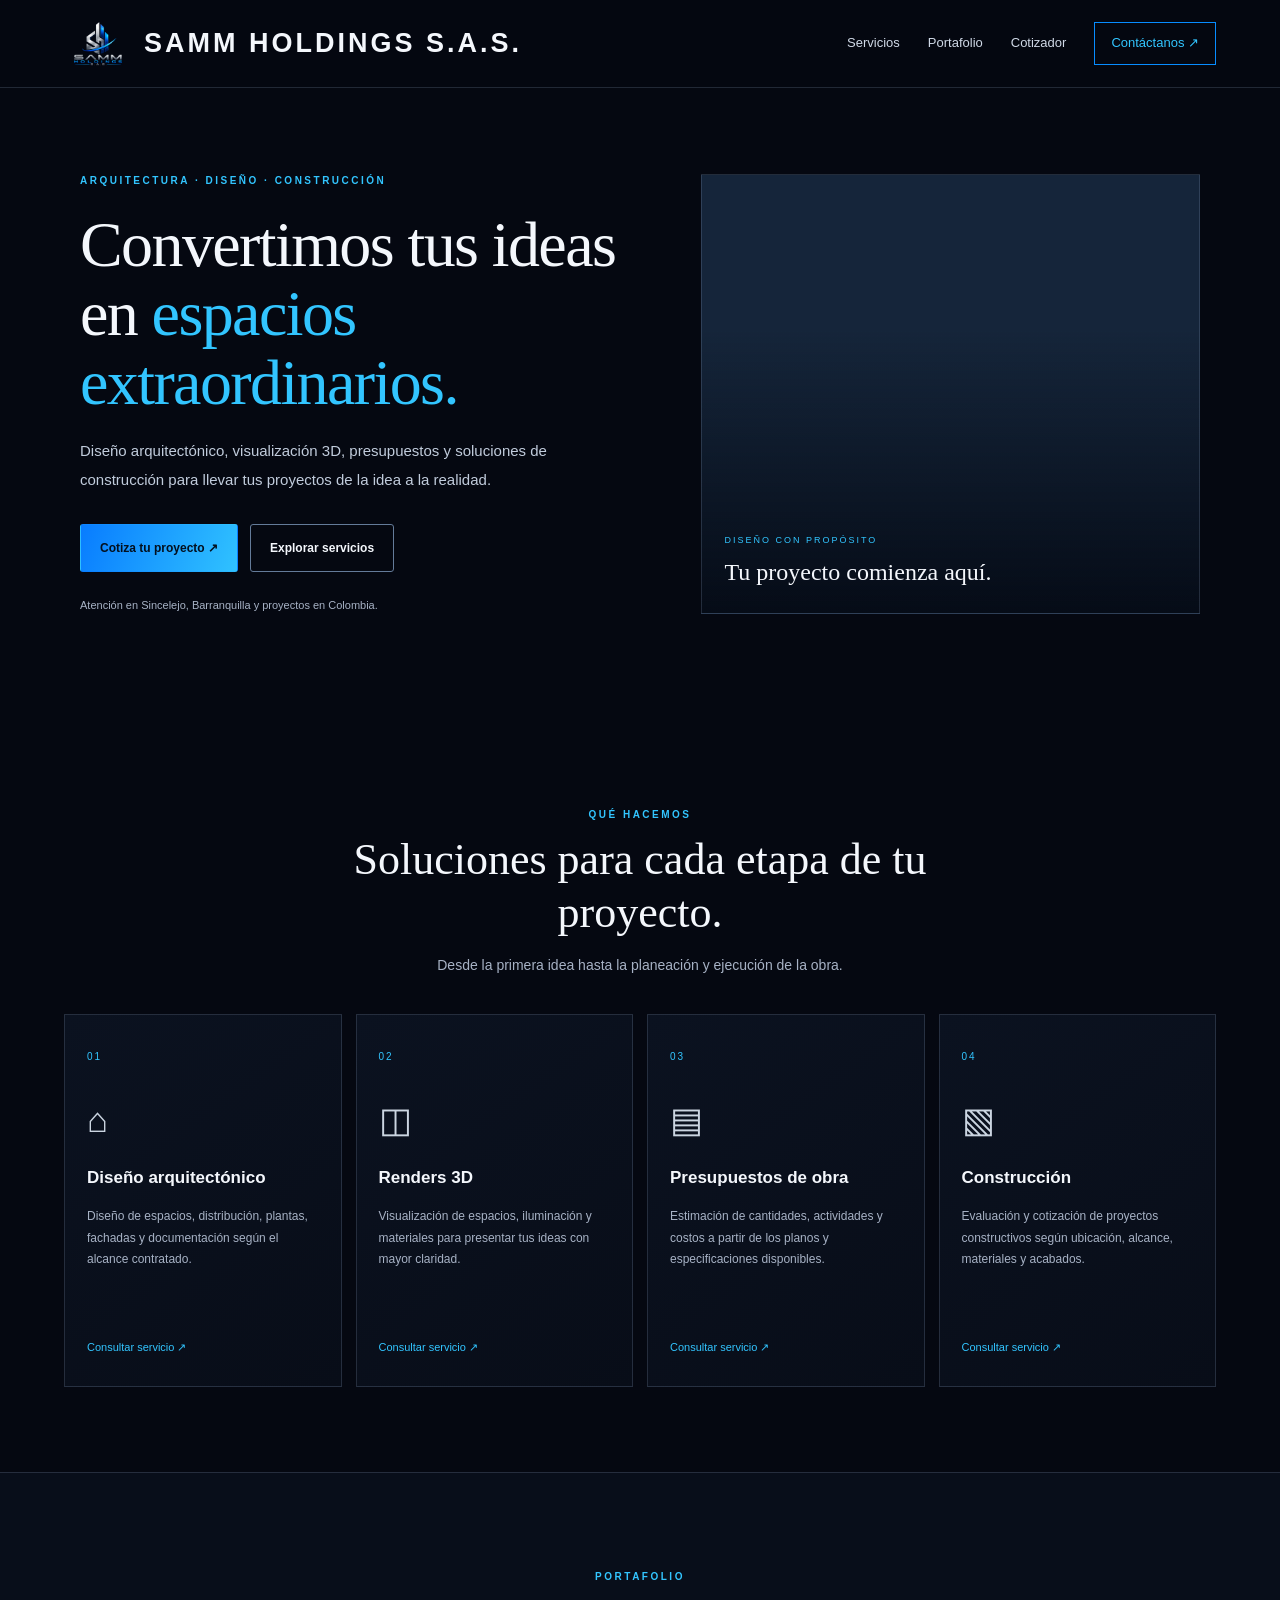
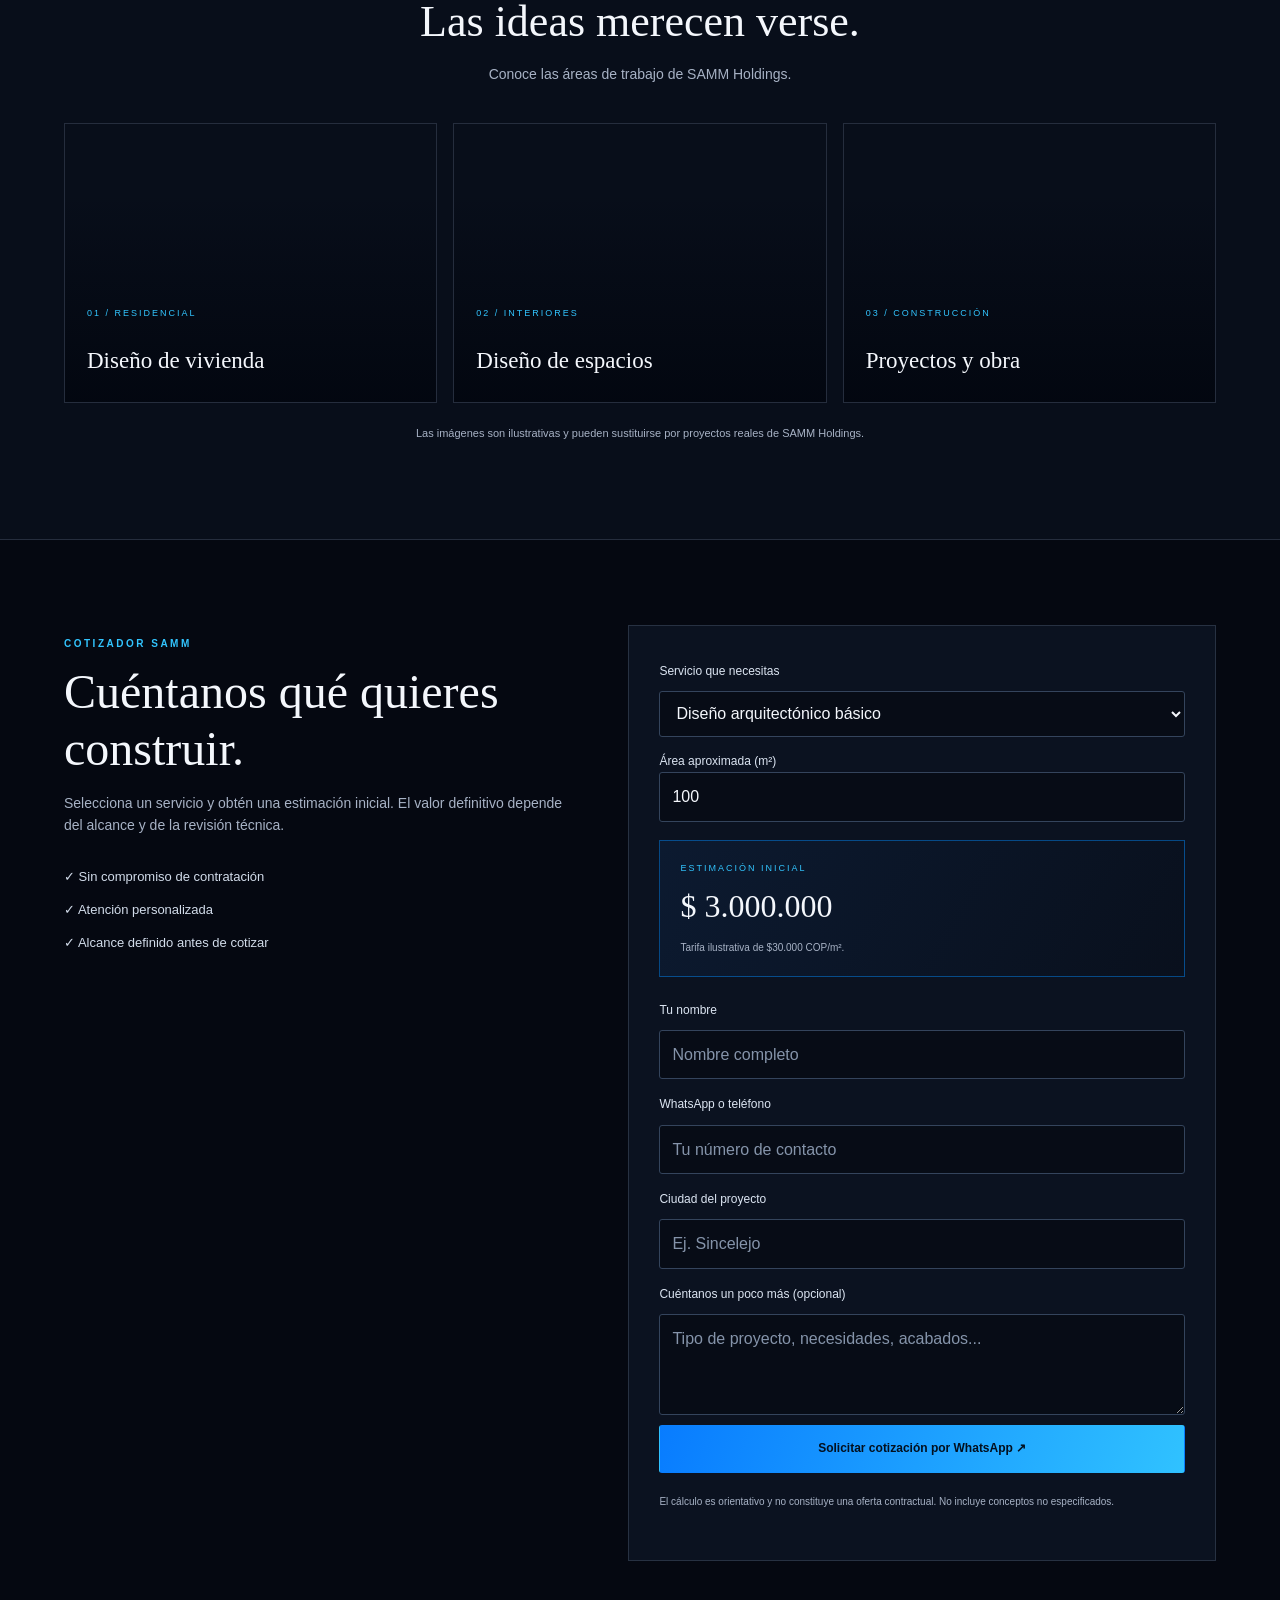
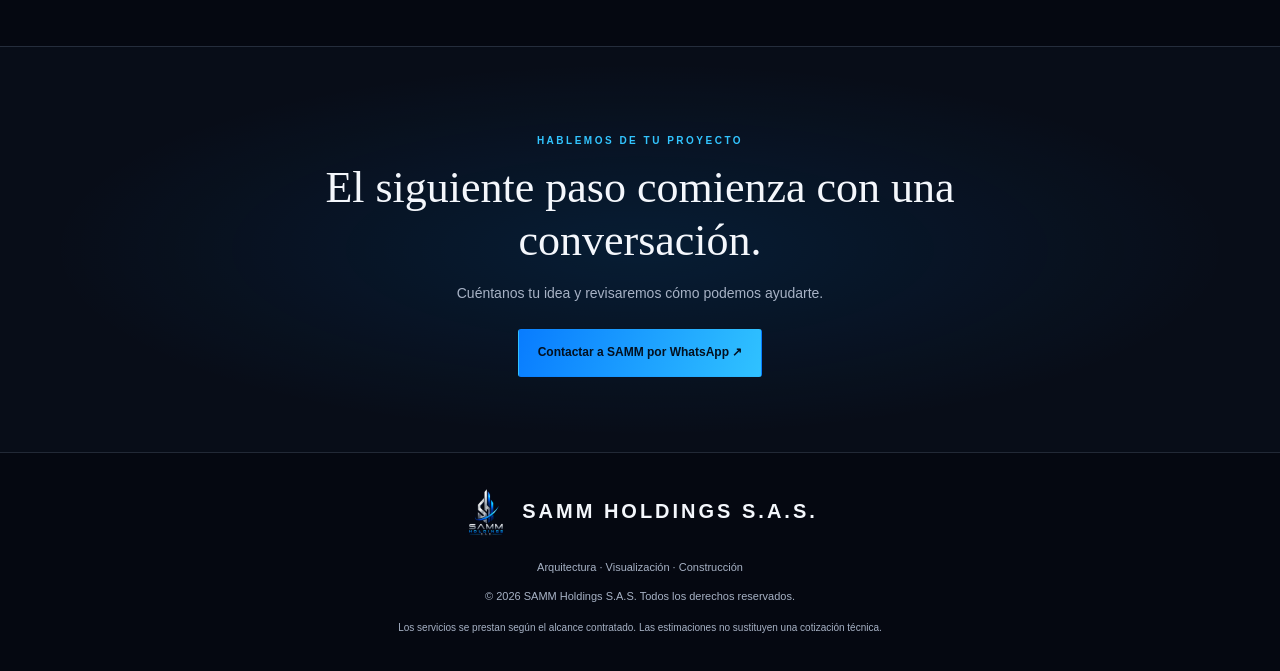
==== commit 99b1efdd: "Update index.html" ====
--- a/index.html
+++ b/index.html
@@ -5,22 +5,26 @@
   <meta charset="UTF-8">
   <meta name="viewport" content="width=device-width, initial-scale=1.0">
   <meta name="theme-color" content="#050811">
-  <meta name="description" content="SAMM Holdings S.A.S. Diseño arquitectónico, renders 3D, presupuestos y construcción en Colombia.">
+  <meta name="description" content="SAMM Holdings S.A.S. — Arquitectura, diseño, visualización 3D y construcción.">
   <title>SAMM Holdings S.A.S. | Arquitectura y Construcción</title>
   <link rel="stylesheet" href="style.css">
 </head>
+
 <body>
 
+  <!-- ENCABEZADO -->
   <header class="header">
-    <a class="brand" href="#inicio" aria-label="SAMM Holdings, ir al inicio">
+
+    <a class="brand" href="#inicio" aria-label="SAMM Holdings S.A.S. - Inicio">
       <img
         class="brand-logo"
         src="samm-logo.png"
-        alt="Logo de SAMM Holdings S.A.S."
+        alt="Símbolo de SAMM Holdings"
       >
+
       <span class="brand-text">
-        SAMM
-        <small>HOLDINGS S.A.S.</small>
+        <span class="brand-name">SAMM</span>
+        <span class="brand-subtitle">HOLDINGS S.A.S.</span>
       </span>
     </a>
 
@@ -33,17 +37,20 @@
       aria-controls="nav"
     >☰</button>
 
-    <nav class="nav" id="nav" aria-label="Navegación principal">
+    <nav class="nav" id="nav" aria-label="Menú principal">
       <a href="#servicios">Servicios</a>
       <a href="#portafolio">Portafolio</a>
       <a href="#cotizador">Cotizador</a>
       <a href="#contacto" class="nav-cta">Contáctanos ↗</a>
     </nav>
+
   </header>
 
   <main>
-    <!-- INICIO -->
+
+    <!-- PORTADA -->
     <section class="hero" id="inicio">
+
       <div class="hero-content">
         <p class="eyebrow">ARQUITECTURA · DISEÑO · CONSTRUCCIÓN</p>
 
@@ -61,6 +68,7 @@
           <a href="#cotizador" class="button button-blue">
             Cotiza tu proyecto ↗
           </a>
+
           <a href="#servicios" class="button button-outline">
             Explorar servicios
           </a>
@@ -71,16 +79,18 @@
         </p>
       </div>
 
-      <div class="hero-image" role="img" aria-label="Arquitectura contemporánea">
+      <div class="hero-image" role="img" aria-label="Interior de arquitectura contemporánea">
         <div class="image-label">
           <span>DISEÑO CON PROPÓSITO</span>
           <strong>Tu proyecto comienza aquí.</strong>
         </div>
       </div>
+
     </section>
 
     <!-- SERVICIOS -->
     <section class="section" id="servicios">
+
       <div class="section-heading">
         <p class="eyebrow">QUÉ HACEMOS</p>
         <h2>Soluciones para cada etapa de tu proyecto.</h2>
@@ -90,6 +100,7 @@
       </div>
 
       <div class="service-grid">
+
         <article class="service-card">
           <span class="service-number">01</span>
           <div class="service-icon" aria-hidden="true">⌂</div>
@@ -141,20 +152,21 @@
             Consultar servicio ↗
           </a>
         </article>
+
       </div>
     </section>
 
     <!-- PORTAFOLIO -->
     <section class="portfolio" id="portafolio">
+
       <div class="section-heading">
         <p class="eyebrow">PORTAFOLIO</p>
         <h2>Las ideas merecen verse.</h2>
-        <p>
-          Conoce las áreas de trabajo de SAMM Holdings.
-        </p>
+        <p>Conoce las áreas de trabajo de SAMM Holdings.</p>
       </div>
 
       <div class="portfolio-grid">
+
         <article class="portfolio-item portfolio-house">
           <span>01 / RESIDENCIAL</span>
           <h3>Diseño de vivienda</h3>
@@ -169,16 +181,19 @@
           <span>03 / CONSTRUCCIÓN</span>
           <h3>Proyectos y obra</h3>
         </article>
+
       </div>
 
       <p class="portfolio-note">
-        Las imágenes son ilustrativas. Se podrán sustituir por proyectos reales
-        de SAMM Holdings.
+        Las imágenes son ilustrativas y pueden sustituirse por proyectos
+        reales de SAMM Holdings.
       </p>
+
     </section>
 
     <!-- COTIZADOR -->
     <section class="section quote-section" id="cotizador">
+
       <div class="quote-intro">
         <p class="eyebrow">COTIZADOR SAMM</p>
         <h2>Cuéntanos qué quieres construir.</h2>
@@ -195,6 +210,7 @@
       </div>
 
       <form id="quoteForm" class="quote-form">
+
         <label for="service">Servicio que necesitas</label>
         <select id="service" name="service" required>
           <option value="diseno">Diseño arquitectónico básico</option>
@@ -242,7 +258,7 @@
           <span>ESTIMACIÓN INICIAL</span>
           <strong id="estimateValue">$3.000.000 COP</strong>
           <small id="estimateNote">
-            Ejemplo sujeto a revisión del proyecto.
+            Estimación orientativa sujeta a revisión.
           </small>
         </div>
 
@@ -297,6 +313,7 @@
         </p>
 
         <p id="formMessage" class="form-message" aria-live="polite"></p>
+
       </form>
     </section>
 
@@ -307,6 +324,7 @@
       <p>
         Cuéntanos tu idea y revisaremos cómo podemos ayudarte.
       </p>
+
       <a
         class="button button-blue"
         href="https://wa.me/573014987709"
@@ -316,33 +334,40 @@
         Contactar a SAMM por WhatsApp ↗
       </a>
     </section>
+
   </main>
 
   <!-- PIE DE PÁGINA -->
   <footer class="footer">
-    <a class="brand footer-brand" href="#inicio">
+
+    <a class="brand footer-brand" href="#inicio" aria-label="SAMM Holdings, inicio">
       <img
         class="brand-logo"
         src="samm-logo.png"
-        alt="Logo de SAMM Holdings S.A.S."
+        alt="Símbolo de SAMM Holdings"
       >
+
       <span class="brand-text">
-        SAMM
-        <small>HOLDINGS S.A.S.</small>
+        <span class="brand-name">SAMM</span>
+        <span class="brand-subtitle">HOLDINGS S.A.S.</span>
       </span>
     </a>
 
     <p>Arquitectura · Visualización · Construcción</p>
+
     <p>
       © <span id="year"></span> SAMM Holdings S.A.S.
       Todos los derechos reservados.
     </p>
+
     <p class="footer-note">
       Los servicios se prestan según el alcance contratado. Las estimaciones
       no sustituyen una cotización técnica.
     </p>
+
   </footer>
 
   <script src="script.js"></script>
+
 </body>
 </html>
--- a/style.css
+++ b/style.css
@@ -8,7 +8,7 @@
   --blue: #078cff;
   --blue-light: #32c5ff;
   --silver: #cbd5e1;
-  --line: rgba(167, 190, 220, .18);
+  --line: rgba(167, 190, 220, 0.18);
   --max-width: 1180px;
 }
 
@@ -18,7 +18,7 @@
 
 html {
   scroll-behavior: smooth;
-  scroll-padding-top: 90px;
+  scroll-padding-top: 100px;
 }
 
 body {
@@ -34,7 +34,10 @@
   text-decoration: none;
 }
 
-button, input, select, textarea {
+button,
+input,
+select,
+textarea {
   font: inherit;
 }
 
@@ -47,50 +50,57 @@
   outline-offset: 3px;
 }
 
+/* ENCABEZADO Y MARCA */
+
 .header {
-  min-height: 78px;
-  padding: 14px max(5%, calc((100% - var(--max-width)) / 2));
+  min-height: 88px;
+  padding: 10px max(5%, calc((100% - var(--max-width)) / 2));
   display: flex;
   align-items: center;
   justify-content: space-between;
   gap: 24px;
-  background: rgba(5, 8, 17, .96);
+  background: rgba(5, 8, 17, 0.97);
   border-bottom: 1px solid var(--line);
   position: sticky;
   top: 0;
-  z-index: 10;
+  z-index: 100;
   backdrop-filter: blur(14px);
 }
 
 .brand {
   display: inline-flex;
   align-items: center;
-  gap: 11px;
-  font-size: 21px;
+  gap: 12px;
+  flex-shrink: 0;
+  color: var(--text);
+}
+
+.header .brand-logo {
+  display: block;
+  width: 68px;
+  height: 64px;
+  object-fit: contain;
+  object-position: center;
+  flex-shrink: 0;
+}
+
+.brand-text {
+  display: block;
+  color: #f4f7fc;
+  font-size: 27px;
   font-weight: 800;
+  line-height: 1.05;
   letter-spacing: 3px;
-  line-height: 1.15;
-}
-
-.brand small {
+}
+
+.brand-text small {
   display: block;
-  margin-top: 5px;
-  color: var(--blue-light);
-  font-size: 9px;
+  margin-top: 7px;
+  color: var(--blue-light);
+  font-size: 10px;
   font-weight: 500;
   letter-spacing: 3px;
-}
-
-.brand-mark {
-  display: grid;
-  place-items: center;
-  width: 42px;
-  height: 42px;
-  border: 1px solid var(--blue);
-  color: var(--silver);
-  font-family: Georgia, serif;
-  font-size: 25px;
-  box-shadow: 0 0 20px rgba(0, 140, 255, .12);
+  white-space: nowrap;
 }
 
 .nav {
@@ -102,6 +112,7 @@
 
 .nav a:not(.nav-cta) {
   color: #d0d9e7;
+  transition: color 0.2s;
 }
 
 .nav a:hover,
@@ -113,6 +124,12 @@
   padding: 10px 16px;
   border: 1px solid var(--blue);
   color: var(--blue-light);
+  transition: background 0.2s, color 0.2s;
+}
+
+.nav-cta:hover {
+  background: var(--blue);
+  color: white;
 }
 
 .menu-toggle {
@@ -127,51 +144,7 @@
   cursor: pointer;
 }
 
-.hero {
-  max-width: var(--max-width);
-  margin: auto;
-  padding: 74px 30px 85px;
-  display: grid;
-  grid-template-columns: 1fr .88fr;
-  align-items: center;
-  gap: 55px;
-}
-
-.eyebrow {
-  color: var(--blue-light);
-  font-size: 10px;
-  font-weight: 700;
-  letter-spacing: 2.5px;
-  line-height: 1.8;
-}
-
-.hero h1 {
-  max-width: 620px;
-  margin: 20px 0;
-  font-family: Georgia, "Times New Roman", serif;
-  font-size: clamp(38px, 5vw, 67px);
-  font-weight: 400;
-  line-height: 1.08;
-  letter-spacing: -1.6px;
-}
-
-.hero h1 span {
-  color: var(--blue-light);
-}
-
-.hero-text {
-  max-width: 510px;
-  color: #c1ccdc;
-  font-size: 15px;
-  line-height: 1.9;
-}
-
-.hero-actions {
-  display: flex;
-  flex-wrap: wrap;
-  gap: 12px;
-  margin-top: 30px;
-}
+/* BOTONES */
 
 .button {
   display: inline-flex;
@@ -185,19 +158,19 @@
   font-size: 12px;
   font-weight: 700;
   text-align: center;
-  transition: transform .2s, background .2s;
+  transition: transform 0.2s, background 0.2s;
 }
 
 .button:hover {
   transform: translateY(-2px);
 }
 
-.button-gold {
+.button-blue {
   background: linear-gradient(110deg, #087cff, #30c2ff);
   color: #03101f;
 }
 
-.button-gold:hover {
+.button-blue:hover {
   background: #6bd4ff;
 }
 
@@ -207,8 +180,61 @@
   background: transparent;
 }
 
+.button-outline:hover {
+  border-color: var(--blue-light);
+  background: rgba(50, 197, 255, 0.08);
+}
+
 .button-full {
   width: 100%;
+}
+
+/* PORTADA */
+
+.hero {
+  max-width: var(--max-width);
+  margin: auto;
+  padding: 74px 30px 85px;
+  display: grid;
+  grid-template-columns: 1fr 0.88fr;
+  align-items: center;
+  gap: 55px;
+}
+
+.eyebrow {
+  color: var(--blue-light);
+  font-size: 10px;
+  font-weight: 700;
+  letter-spacing: 2.5px;
+  line-height: 1.8;
+}
+
+.hero h1 {
+  max-width: 620px;
+  margin: 20px 0;
+  font-family: Georgia, "Times New Roman", serif;
+  font-size: clamp(38px, 5vw, 67px);
+  font-weight: 400;
+  line-height: 1.08;
+  letter-spacing: -1.6px;
+}
+
+.hero h1 span {
+  color: var(--blue-light);
+}
+
+.hero-text {
+  max-width: 510px;
+  color: #c1ccdc;
+  font-size: 15px;
+  line-height: 1.9;
+}
+
+.hero-actions {
+  display: flex;
+  flex-wrap: wrap;
+  gap: 12px;
+  margin-top: 30px;
 }
 
 .hero-note {
@@ -222,9 +248,9 @@
   position: relative;
   overflow: hidden;
   background:
-    linear-gradient(0deg, rgba(2, 6, 15, .82), transparent 65%),
+    linear-gradient(0deg, rgba(2, 6, 15, 0.82), transparent 65%),
     url("https://images.unsplash.com/photo-1600607687939-ce8a6c25118c?auto=format&fit=crop&w=1200&q=85")
-      center / cover no-repeat,
+    center / cover no-repeat,
     #15253a;
   border: 1px solid var(--line);
 }
@@ -249,6 +275,8 @@
   font-size: 24px;
   font-weight: 400;
 }
+
+/* SECCIONES */
 
 .section {
   padding: 85px max(5%, calc((100% - var(--max-width)) / 2));
@@ -277,6 +305,8 @@
   font-size: 14px;
 }
 
+/* SERVICIOS */
+
 .service-grid {
   display: grid;
   grid-template-columns: repeat(4, minmax(0, 1fr));
@@ -289,11 +319,11 @@
   padding: 27px 22px;
   border: 1px solid var(--line);
   background: linear-gradient(145deg, var(--surface), #080d18);
-  transition: border-color .2s, transform .2s;
+  transition: border-color 0.2s, transform 0.2s;
 }
 
 .service-card:hover {
-  border-color: rgba(0, 140, 255, .65);
+  border-color: rgba(0, 140, 255, 0.65);
   transform: translateY(-3px);
 }
 
@@ -326,6 +356,8 @@
   color: var(--blue-light);
   font-size: 11px;
 }
+
+/* PORTAFOLIO */
 
 .portfolio {
   padding: 85px max(5%, calc((100% - var(--max-width)) / 2));
@@ -357,7 +389,7 @@
   content: "";
   position: absolute;
   inset: 0;
-  background: linear-gradient(0deg, rgba(2, 6, 15, .9), transparent 75%);
+  background: linear-gradient(0deg, rgba(2, 6, 15, 0.9), transparent 75%);
 }
 
 .portfolio-item > * {
@@ -396,9 +428,11 @@
   margin-top: 22px;
 }
 
+/* COTIZADOR */
+
 .quote-section {
   display: grid;
-  grid-template-columns: .85fr 1fr;
+  grid-template-columns: 0.85fr 1fr;
   gap: 65px;
   align-items: start;
 }
@@ -416,7 +450,11 @@
   margin-top: 28px;
   color: #d2dcea;
   font-size: 13px;
-  line-height: 2.4;
+  line-height: 1.8;
+}
+
+.quote-assurance p {
+  margin: 10px 0;
 }
 
 .quote-form {
@@ -460,7 +498,7 @@
   gap: 6px;
   margin: 8px 0;
   padding: 20px;
-  border: 1px solid rgba(0, 140, 255, .45);
+  border: 1px solid rgba(0, 140, 255, 0.45);
   background: linear-gradient(120deg, #0c1a30, #09101d);
 }
 
@@ -492,14 +530,22 @@
   margin: 0;
   color: var(--blue-light);
   font-size: 12px;
-}
+  overflow-wrap: anywhere;
+}
+
+.form-message a {
+  color: var(--blue-light);
+  text-decoration: underline;
+}
+
+/* CONTACTO */
 
 .contact-banner {
   padding: 75px 22px;
   text-align: center;
   border-top: 1px solid var(--line);
   background:
-    radial-gradient(ellipse at center, rgba(0, 140, 255, .12), transparent 65%),
+    radial-gradient(ellipse at center, rgba(0, 140, 255, 0.12), transparent 65%),
     #080d18;
 }
 
@@ -511,6 +557,8 @@
 .contact-banner > p:not(.eyebrow) {
   margin-bottom: 25px;
 }
+
+/* PIE DE PÁGINA */
 
 .footer {
   padding: 35px 20px;
@@ -523,6 +571,21 @@
 .footer-brand {
   justify-content: center;
   color: var(--text);
+  margin-bottom: 12px;
+}
+
+.footer-brand .brand-logo {
+  width: 48px;
+  height: 48px;
+}
+
+.footer-brand .brand-text {
+  font-size: 20px;
+}
+
+.footer-brand .brand-text small {
+  font-size: 8px;
+  letter-spacing: 2px;
 }
 
 .footer-note {
@@ -531,10 +594,34 @@
   font-size: 10px;
 }
 
-@media (max-width: 900px) {
+/* TABLETAS */
+
+@media (max-width: 1000px) {
+  .header {
+    gap: 16px;
+  }
+
+  .header .brand-logo {
+    width: 58px;
+    height: 58px;
+  }
+
+  .brand-text {
+    font-size: 23px;
+  }
+
+  .brand-text small {
+    font-size: 9px;
+    letter-spacing: 2px;
+  }
+
+  .nav {
+    gap: 16px;
+  }
+
   .hero {
-    grid-template-columns: 1fr 1fr;
-    gap: 25px;
+    grid-template-columns: 1fr 0.9fr;
+    gap: 28px;
     padding-top: 55px;
   }
 
@@ -555,27 +642,43 @@
   }
 }
 
-@media (max-width: 640px) {
+/* CELULARES */
+
+@media (max-width: 700px) {
   html {
-    scroll-padding-top: 72px;
+    scroll-padding-top: 75px;
   }
 
   .header {
-    min-height: 68px;
-    padding: 10px 18px;
-  }
-
-  .brand {
-    font-size: 18px;
-  }
-
-  .brand-mark {
-    width: 37px;
-    height: 37px;
+    min-height: 72px;
+    padding: 8px 16px;
+    gap: 10px;
+  }
+
+  .header .brand {
+    gap: 8px;
+    min-width: 0;
+  }
+
+  .header .brand-logo {
+    width: 48px;
+    height: 48px;
+  }
+
+  .header .brand-text {
+    font-size: 19px;
+    letter-spacing: 2px;
+  }
+
+  .header .brand-text small {
+    margin-top: 5px;
+    font-size: 7px;
+    letter-spacing: 1.6px;
   }
 
   .menu-toggle {
     display: block;
+    flex-shrink: 0;
   }
 
   .nav {
@@ -683,6 +786,8 @@
   }
 }
 
+/* ACCESIBILIDAD */
+
 @media (prefers-reduced-motion: reduce) {
   *,
   *::before,
@@ -691,27 +796,3 @@
     transition: none !important;
   }
 }
-
-.brand-logo {
-  display: block;
-  width: 85px;
-  height: 70px;
-  object-fit: contain;
-  object-position: center;
-  flex-shrink: 0;
-}
-}
-}
-
-.footer-brand .brand-logo {
-  width: 44px;
-  height: 44px;
-}
-/* Ajuste definitivo del logo SAMM */
-.header .brand-logo {
-  width: 100px !important;
-  height: 80px !important;
-  max-width: none !important;
-  object-fit: contain;
-  flex-shrink: 0;
-}
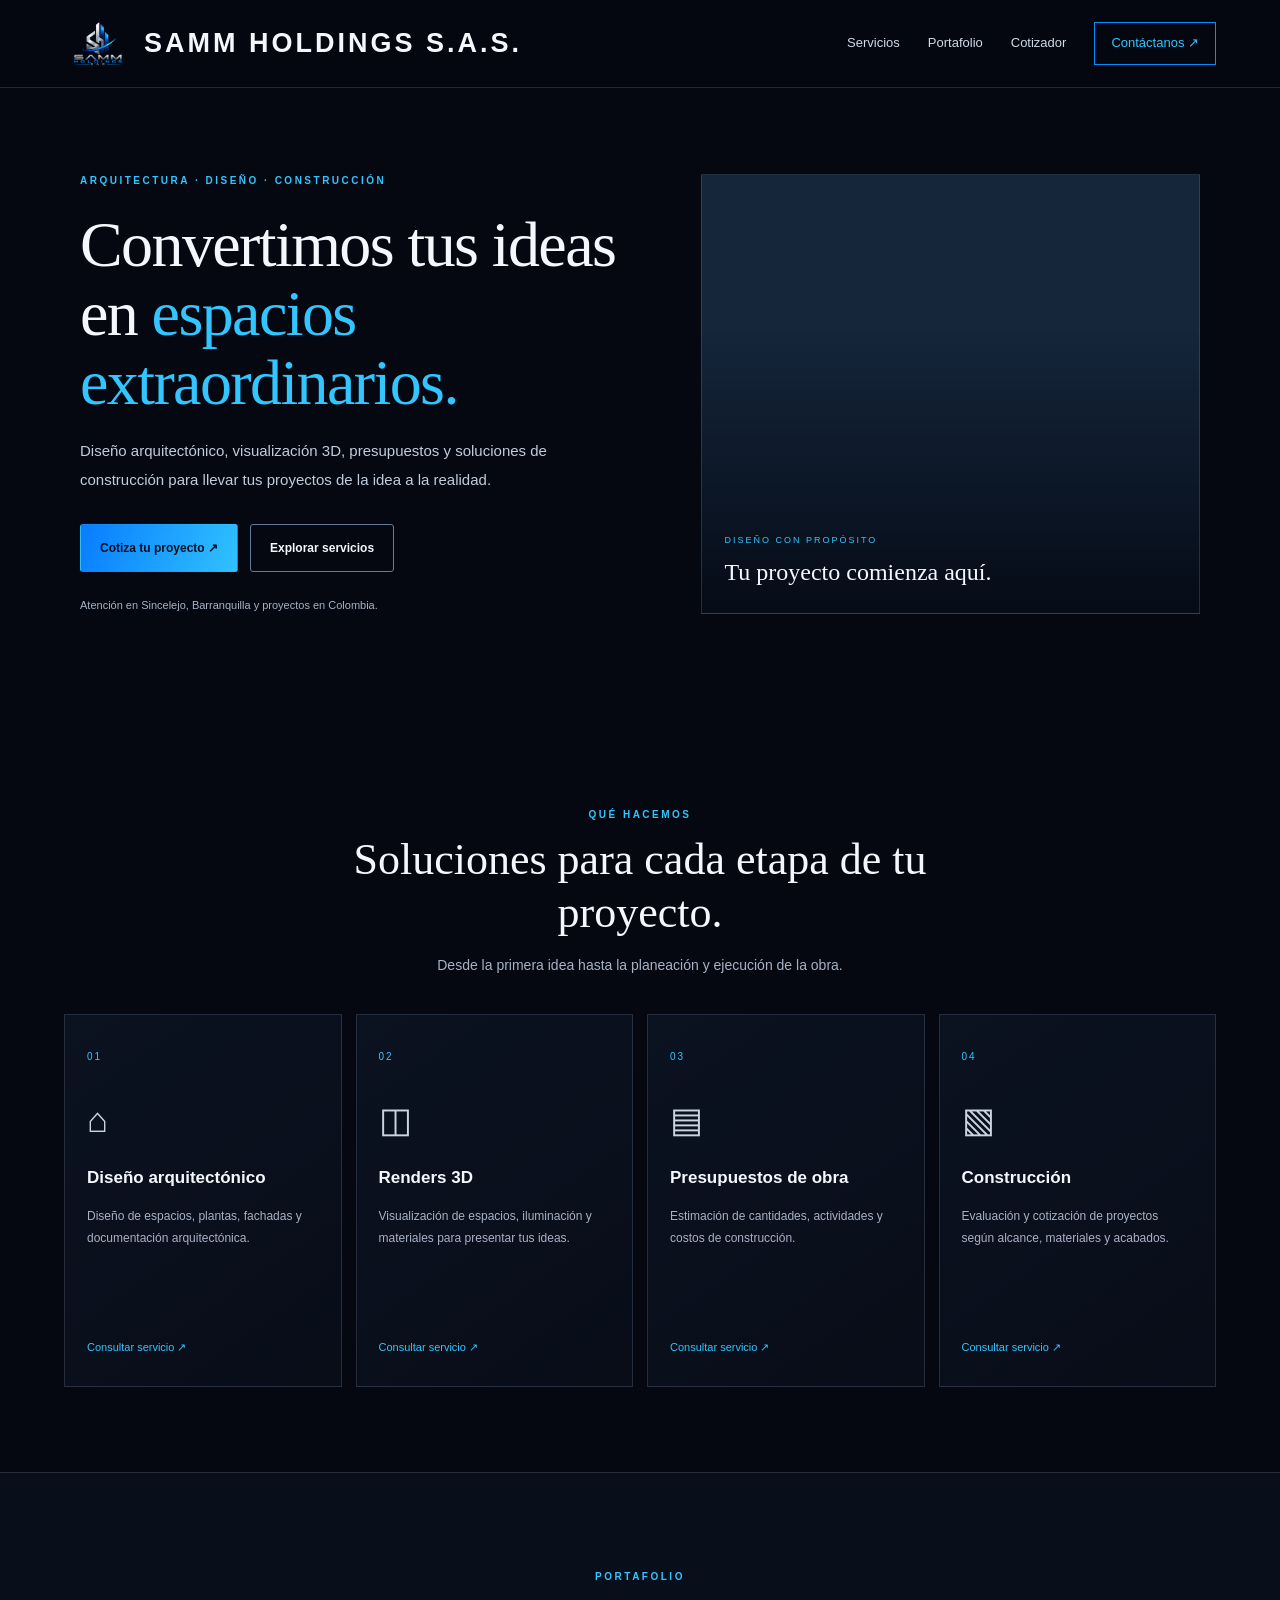
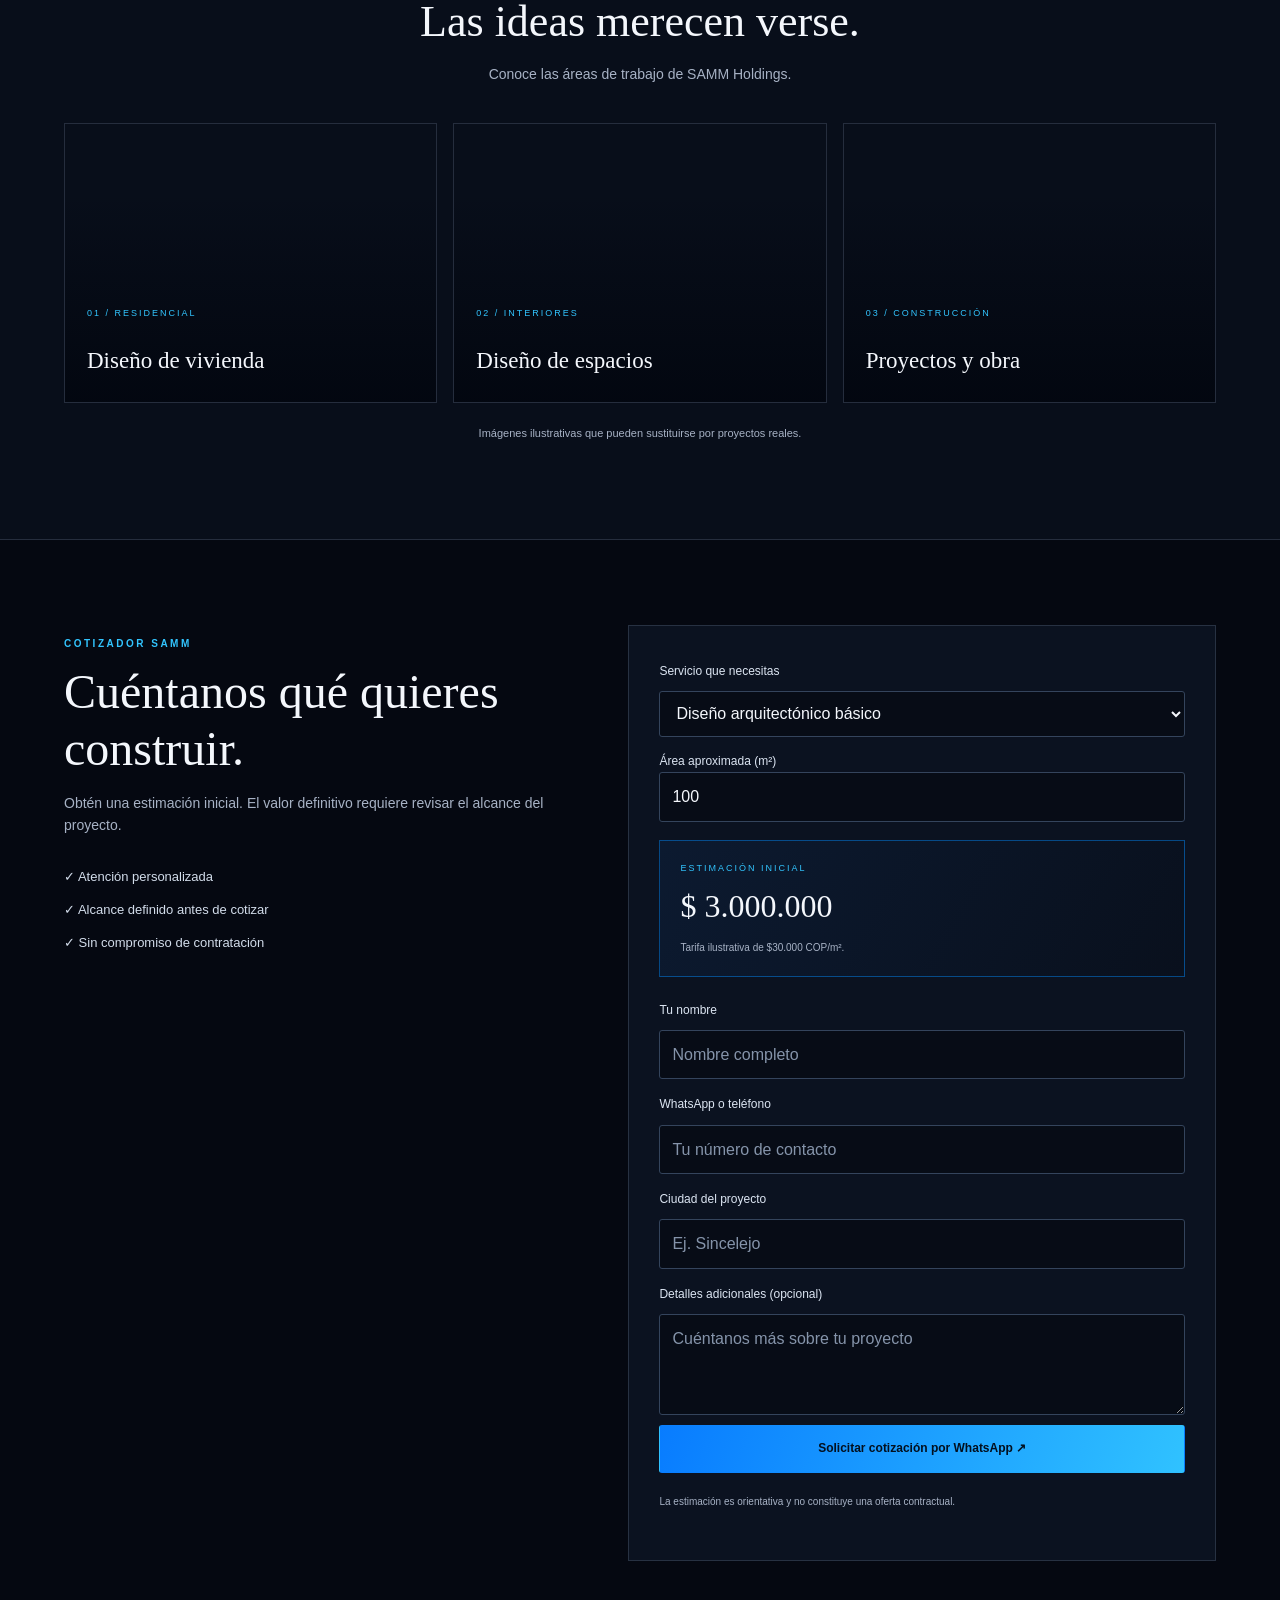
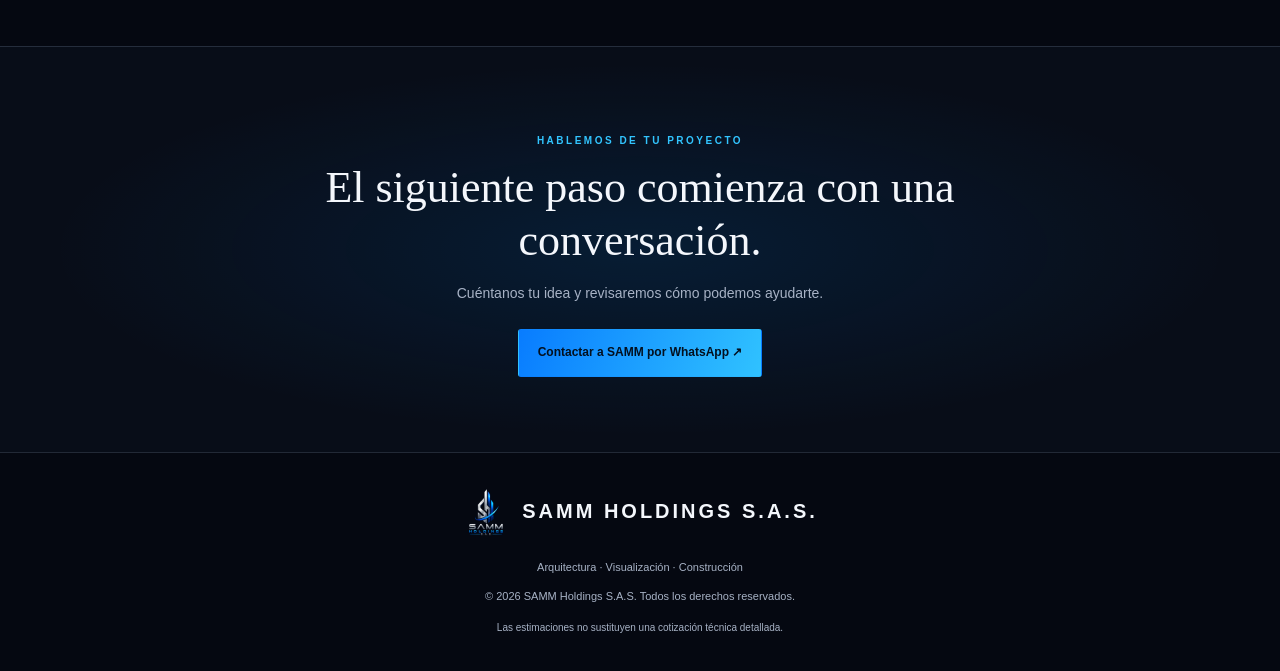
==== commit 71afe9c9: "Update index.html" ====
--- a/index.html
+++ b/index.html
@@ -3,214 +3,127 @@
 <html lang="es">
 <head>
   <meta charset="UTF-8">
-  <meta name="viewport" content="width=device-width, initial-scale=1.0">
+  <meta name="viewport" content="width=device-width, initial-scale=1">
   <meta name="theme-color" content="#050811">
-  <meta name="description" content="SAMM Holdings S.A.S. — Arquitectura, diseño, visualización 3D y construcción.">
+  <meta name="description" content="SAMM Holdings S.A.S. Arquitectura, diseño, renders 3D y construcción en Colombia.">
   <title>SAMM Holdings S.A.S. | Arquitectura y Construcción</title>
   <link rel="stylesheet" href="style.css">
 </head>
-
 <body>
-
-  <!-- ENCABEZADO -->
   <header class="header">
-
-    <a class="brand" href="#inicio" aria-label="SAMM Holdings S.A.S. - Inicio">
-      <img
-        class="brand-logo"
-        src="samm-logo.png"
-        alt="Símbolo de SAMM Holdings"
-      >
-
+    <a class="brand" href="#inicio" aria-label="SAMM Holdings S.A.S.">
+      <img class="brand-logo" src="samm-logo.png" alt="Logo SAMM">
       <span class="brand-text">
         <span class="brand-name">SAMM</span>
         <span class="brand-subtitle">HOLDINGS S.A.S.</span>
       </span>
     </a>
 
-    <button
-      class="menu-toggle"
-      id="menuToggle"
-      type="button"
-      aria-label="Abrir menú"
-      aria-expanded="false"
-      aria-controls="nav"
-    >☰</button>
-
-    <nav class="nav" id="nav" aria-label="Menú principal">
+    <button class="menu-toggle" id="menuToggle" type="button"
+      aria-label="Abrir menú" aria-expanded="false" aria-controls="nav">☰</button>
+
+    <nav class="nav" id="nav" aria-label="Navegación principal">
       <a href="#servicios">Servicios</a>
       <a href="#portafolio">Portafolio</a>
       <a href="#cotizador">Cotizador</a>
       <a href="#contacto" class="nav-cta">Contáctanos ↗</a>
     </nav>
-
   </header>
 
   <main>
-
-    <!-- PORTADA -->
     <section class="hero" id="inicio">
-
       <div class="hero-content">
         <p class="eyebrow">ARQUITECTURA · DISEÑO · CONSTRUCCIÓN</p>
-
-        <h1>
-          Convertimos tus ideas en
-          <span>espacios extraordinarios.</span>
-        </h1>
-
+        <h1>Convertimos tus ideas en <span>espacios extraordinarios.</span></h1>
         <p class="hero-text">
           Diseño arquitectónico, visualización 3D, presupuestos y soluciones
           de construcción para llevar tus proyectos de la idea a la realidad.
         </p>
-
         <div class="hero-actions">
-          <a href="#cotizador" class="button button-blue">
-            Cotiza tu proyecto ↗
-          </a>
-
-          <a href="#servicios" class="button button-outline">
-            Explorar servicios
-          </a>
-        </div>
-
-        <p class="hero-note">
-          Atención en Sincelejo, Barranquilla y proyectos en Colombia.
-        </p>
-      </div>
-
+          <a href="#cotizador" class="button button-blue">Cotiza tu proyecto ↗</a>
+          <a href="#servicios" class="button button-outline">Explorar servicios</a>
+        </div>
+        <p class="hero-note">Atención en Sincelejo, Barranquilla y proyectos en Colombia.</p>
+      </div>
       <div class="hero-image" role="img" aria-label="Interior de arquitectura contemporánea">
         <div class="image-label">
           <span>DISEÑO CON PROPÓSITO</span>
           <strong>Tu proyecto comienza aquí.</strong>
         </div>
       </div>
-
-    </section>
-
-    <!-- SERVICIOS -->
+    </section>
+
     <section class="section" id="servicios">
-
       <div class="section-heading">
         <p class="eyebrow">QUÉ HACEMOS</p>
         <h2>Soluciones para cada etapa de tu proyecto.</h2>
-        <p>
-          Desde la primera idea hasta la planeación y ejecución de la obra.
-        </p>
-      </div>
-
+        <p>Desde la primera idea hasta la planeación y ejecución de la obra.</p>
+      </div>
       <div class="service-grid">
-
         <article class="service-card">
           <span class="service-number">01</span>
-          <div class="service-icon" aria-hidden="true">⌂</div>
+          <div class="service-icon">⌂</div>
           <h3>Diseño arquitectónico</h3>
-          <p>
-            Diseño de espacios, distribución, plantas, fachadas y documentación
-            según el alcance contratado.
-          </p>
-          <a href="#cotizador" data-service="diseno">
-            Consultar servicio ↗
-          </a>
-        </article>
-
+          <p>Diseño de espacios, plantas, fachadas y documentación arquitectónica.</p>
+          <a href="#cotizador" data-service="diseno">Consultar servicio ↗</a>
+        </article>
         <article class="service-card">
           <span class="service-number">02</span>
-          <div class="service-icon" aria-hidden="true">◫</div>
+          <div class="service-icon">◫</div>
           <h3>Renders 3D</h3>
-          <p>
-            Visualización de espacios, iluminación y materiales para presentar
-            tus ideas con mayor claridad.
-          </p>
-          <a href="#cotizador" data-service="render">
-            Consultar servicio ↗
-          </a>
-        </article>
-
+          <p>Visualización de espacios, iluminación y materiales para presentar tus ideas.</p>
+          <a href="#cotizador" data-service="render">Consultar servicio ↗</a>
+        </article>
         <article class="service-card">
           <span class="service-number">03</span>
-          <div class="service-icon" aria-hidden="true">▤</div>
+          <div class="service-icon">▤</div>
           <h3>Presupuestos de obra</h3>
-          <p>
-            Estimación de cantidades, actividades y costos a partir de los
-            planos y especificaciones disponibles.
-          </p>
-          <a href="#cotizador" data-service="presupuesto">
-            Consultar servicio ↗
-          </a>
-        </article>
-
+          <p>Estimación de cantidades, actividades y costos de construcción.</p>
+          <a href="#cotizador" data-service="presupuesto">Consultar servicio ↗</a>
+        </article>
         <article class="service-card">
           <span class="service-number">04</span>
-          <div class="service-icon" aria-hidden="true">▧</div>
+          <div class="service-icon">▧</div>
           <h3>Construcción</h3>
-          <p>
-            Evaluación y cotización de proyectos constructivos según ubicación,
-            alcance, materiales y acabados.
-          </p>
-          <a href="#cotizador" data-service="construccion">
-            Consultar servicio ↗
-          </a>
-        </article>
-
-      </div>
-    </section>
-
-    <!-- PORTAFOLIO -->
+          <p>Evaluación y cotización de proyectos según alcance, materiales y acabados.</p>
+          <a href="#cotizador" data-service="construccion">Consultar servicio ↗</a>
+        </article>
+      </div>
+    </section>
+
     <section class="portfolio" id="portafolio">
-
       <div class="section-heading">
         <p class="eyebrow">PORTAFOLIO</p>
         <h2>Las ideas merecen verse.</h2>
         <p>Conoce las áreas de trabajo de SAMM Holdings.</p>
       </div>
-
       <div class="portfolio-grid">
-
         <article class="portfolio-item portfolio-house">
-          <span>01 / RESIDENCIAL</span>
-          <h3>Diseño de vivienda</h3>
-        </article>
-
+          <span>01 / RESIDENCIAL</span><h3>Diseño de vivienda</h3>
+        </article>
         <article class="portfolio-item portfolio-interior">
-          <span>02 / INTERIORES</span>
-          <h3>Diseño de espacios</h3>
-        </article>
-
+          <span>02 / INTERIORES</span><h3>Diseño de espacios</h3>
+        </article>
         <article class="portfolio-item portfolio-building">
-          <span>03 / CONSTRUCCIÓN</span>
-          <h3>Proyectos y obra</h3>
-        </article>
-
-      </div>
-
-      <p class="portfolio-note">
-        Las imágenes son ilustrativas y pueden sustituirse por proyectos
-        reales de SAMM Holdings.
-      </p>
-
-    </section>
-
-    <!-- COTIZADOR -->
+          <span>03 / CONSTRUCCIÓN</span><h3>Proyectos y obra</h3>
+        </article>
+      </div>
+      <p class="portfolio-note">Imágenes ilustrativas que pueden sustituirse por proyectos reales.</p>
+    </section>
+
     <section class="section quote-section" id="cotizador">
-
       <div class="quote-intro">
         <p class="eyebrow">COTIZADOR SAMM</p>
         <h2>Cuéntanos qué quieres construir.</h2>
-        <p>
-          Selecciona un servicio y obtén una estimación inicial. El valor
-          definitivo depende del alcance y de la revisión técnica.
-        </p>
-
+        <p>Obtén una estimación inicial. El valor definitivo requiere revisar el alcance del proyecto.</p>
         <div class="quote-assurance">
-          <p>✓ Sin compromiso de contratación</p>
           <p>✓ Atención personalizada</p>
           <p>✓ Alcance definido antes de cotizar</p>
+          <p>✓ Sin compromiso de contratación</p>
         </div>
       </div>
 
       <form id="quoteForm" class="quote-form">
-
         <label for="service">Servicio que necesitas</label>
         <select id="service" name="service" required>
           <option value="diseno">Diseño arquitectónico básico</option>
@@ -222,27 +135,12 @@
 
         <div id="areaGroup">
           <label for="area">Área aproximada (m²)</label>
-          <input
-            id="area"
-            name="area"
-            type="number"
-            min="1"
-            max="100000"
-            value="100"
-            required
-          >
+          <input id="area" name="area" type="number" min="1" max="100000" value="100" required>
         </div>
 
         <div id="renderGroup" class="hidden">
           <label for="images">Cantidad de imágenes</label>
-          <input
-            id="images"
-            name="images"
-            type="number"
-            min="1"
-            max="100"
-            value="1"
-          >
+          <input id="images" name="images" type="number" min="1" max="100" value="1">
         </div>
 
         <div id="finishGroup" class="hidden">
@@ -257,117 +155,49 @@
         <div class="estimate" aria-live="polite">
           <span>ESTIMACIÓN INICIAL</span>
           <strong id="estimateValue">$3.000.000 COP</strong>
-          <small id="estimateNote">
-            Estimación orientativa sujeta a revisión.
-          </small>
+          <small id="estimateNote">Valor orientativo sujeto a revisión.</small>
         </div>
 
         <label for="clientName">Tu nombre</label>
-        <input
-          id="clientName"
-          name="clientName"
-          type="text"
-          maxlength="100"
-          placeholder="Nombre completo"
-          autocomplete="name"
-          required
-        >
+        <input id="clientName" name="clientName" type="text" maxlength="100" autocomplete="name" placeholder="Nombre completo" required>
 
         <label for="clientContact">WhatsApp o teléfono</label>
-        <input
-          id="clientContact"
-          name="clientContact"
-          type="tel"
-          maxlength="30"
-          placeholder="Tu número de contacto"
-          autocomplete="tel"
-          required
-        >
+        <input id="clientContact" name="clientContact" type="tel" maxlength="30" autocomplete="tel" placeholder="Tu número de contacto" required>
 
         <label for="city">Ciudad del proyecto</label>
-        <input
-          id="city"
-          name="city"
-          type="text"
-          maxlength="100"
-          placeholder="Ej. Sincelejo"
-          required
-        >
-
-        <label for="details">Cuéntanos un poco más (opcional)</label>
-        <textarea
-          id="details"
-          name="details"
-          rows="3"
-          maxlength="1000"
-          placeholder="Tipo de proyecto, necesidades, acabados..."
-        ></textarea>
-
-        <button class="button button-blue button-full" type="submit">
-          Solicitar cotización por WhatsApp ↗
-        </button>
-
-        <p class="form-note">
-          El cálculo es orientativo y no constituye una oferta contractual.
-          No incluye conceptos no especificados.
-        </p>
-
+        <input id="city" name="city" type="text" maxlength="100" placeholder="Ej. Sincelejo" required>
+
+        <label for="details">Detalles adicionales (opcional)</label>
+        <textarea id="details" name="details" rows="3" maxlength="1000" placeholder="Cuéntanos más sobre tu proyecto"></textarea>
+
+        <button class="button button-blue button-full" type="submit">Solicitar cotización por WhatsApp ↗</button>
+        <p class="form-note">La estimación es orientativa y no constituye una oferta contractual.</p>
         <p id="formMessage" class="form-message" aria-live="polite"></p>
-
       </form>
     </section>
 
-    <!-- CONTACTO -->
     <section class="contact-banner" id="contacto">
       <p class="eyebrow">HABLEMOS DE TU PROYECTO</p>
       <h2>El siguiente paso comienza con una conversación.</h2>
-      <p>
-        Cuéntanos tu idea y revisaremos cómo podemos ayudarte.
-      </p>
-
-      <a
-        class="button button-blue"
-        href="https://wa.me/573014987709"
-        target="_blank"
-        rel="noopener noreferrer"
-      >
-        Contactar a SAMM por WhatsApp ↗
-      </a>
-    </section>
-
+      <p>Cuéntanos tu idea y revisaremos cómo podemos ayudarte.</p>
+      <a class="button button-blue" href="https://wa.me/573014987709"
+        target="_blank" rel="noopener noreferrer">Contactar a SAMM por WhatsApp ↗</a>
+    </section>
   </main>
 
-  <!-- PIE DE PÁGINA -->
   <footer class="footer">
-
     <a class="brand footer-brand" href="#inicio" aria-label="SAMM Holdings, inicio">
-      <img
-        class="brand-logo"
-        src="samm-logo.png"
-        alt="Símbolo de SAMM Holdings"
-      >
-
+      <img class="brand-logo" src="samm-logo.png" alt="Logo SAMM">
       <span class="brand-text">
         <span class="brand-name">SAMM</span>
         <span class="brand-subtitle">HOLDINGS S.A.S.</span>
       </span>
     </a>
-
     <p>Arquitectura · Visualización · Construcción</p>
-
-    <p>
-      © <span id="year"></span> SAMM Holdings S.A.S.
-      Todos los derechos reservados.
-    </p>
-
-    <p class="footer-note">
-      Los servicios se prestan según el alcance contratado. Las estimaciones
-      no sustituyen una cotización técnica.
-    </p>
-
+    <p>© <span id="year"></span> SAMM Holdings S.A.S. Todos los derechos reservados.</p>
+    <p class="footer-note">Las estimaciones no sustituyen una cotización técnica detallada.</p>
   </footer>
 
   <script src="script.js"></script>
-
 </body>
 </html>
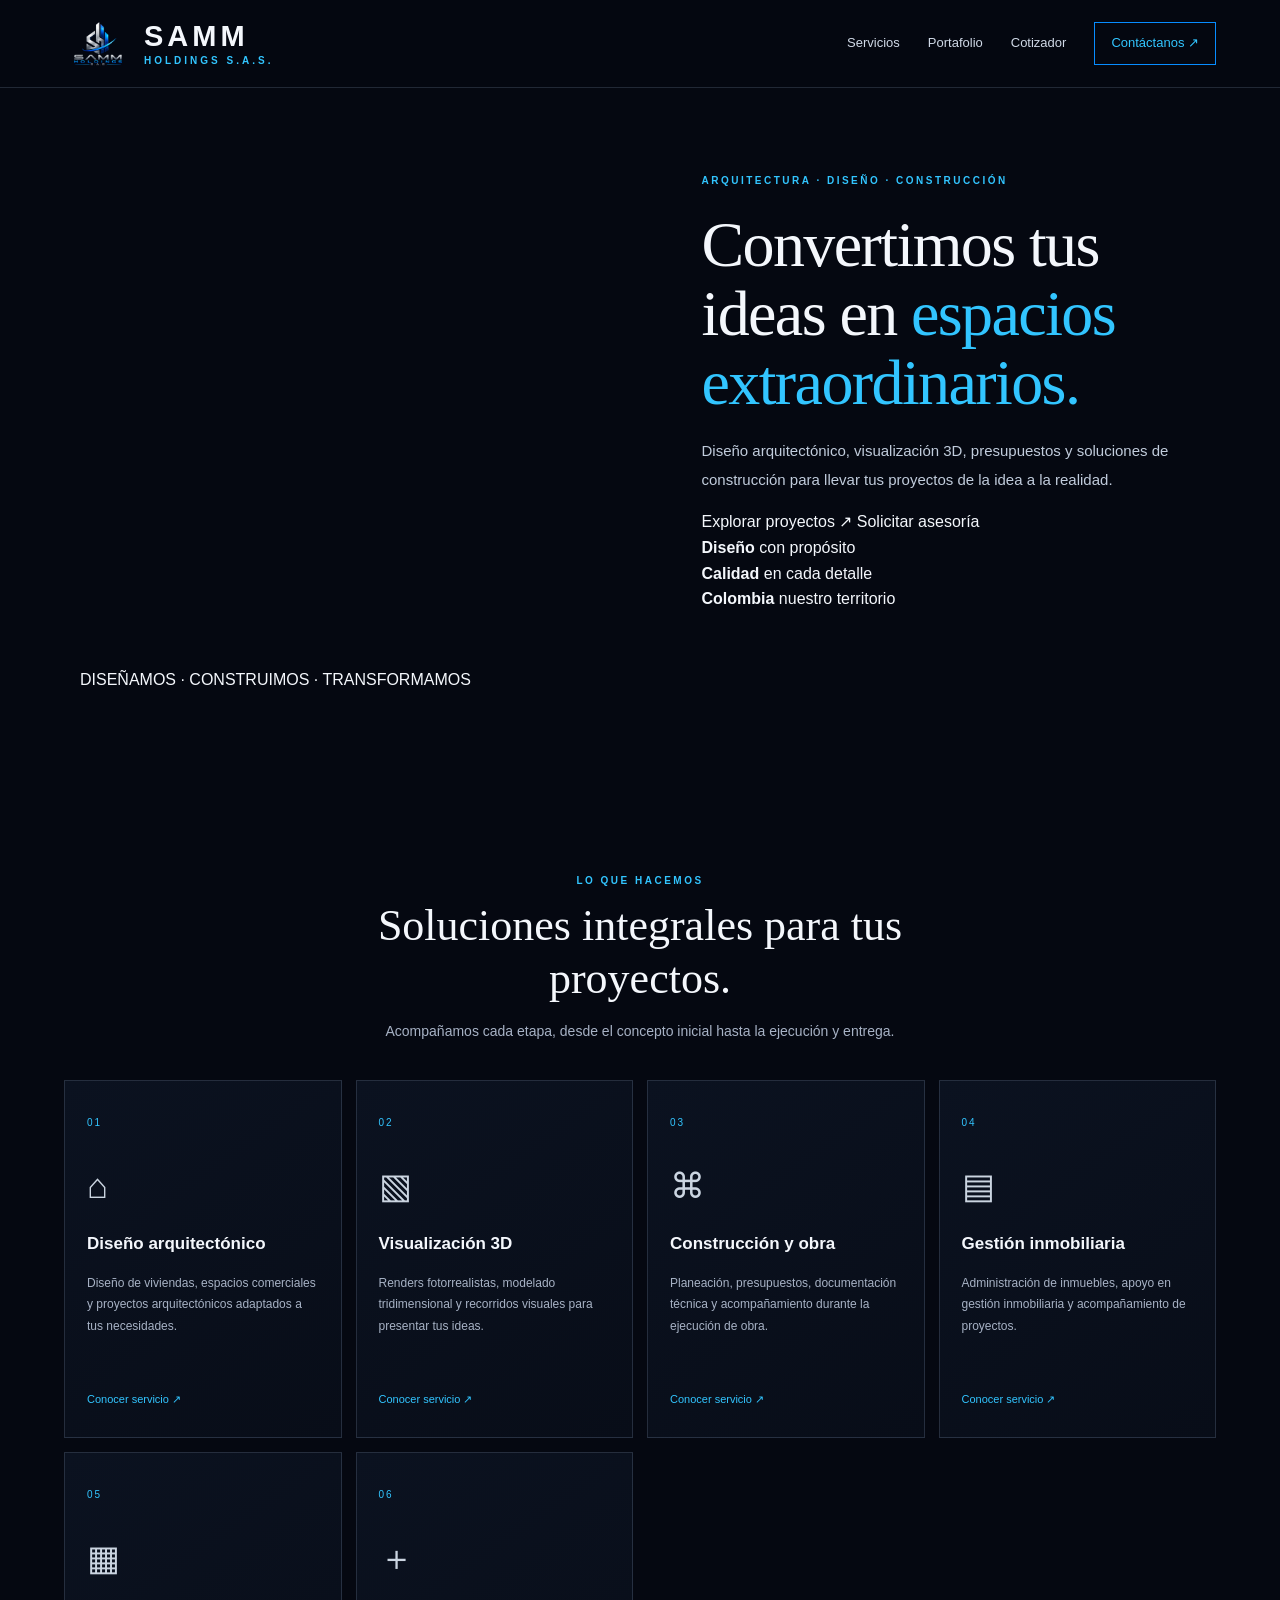
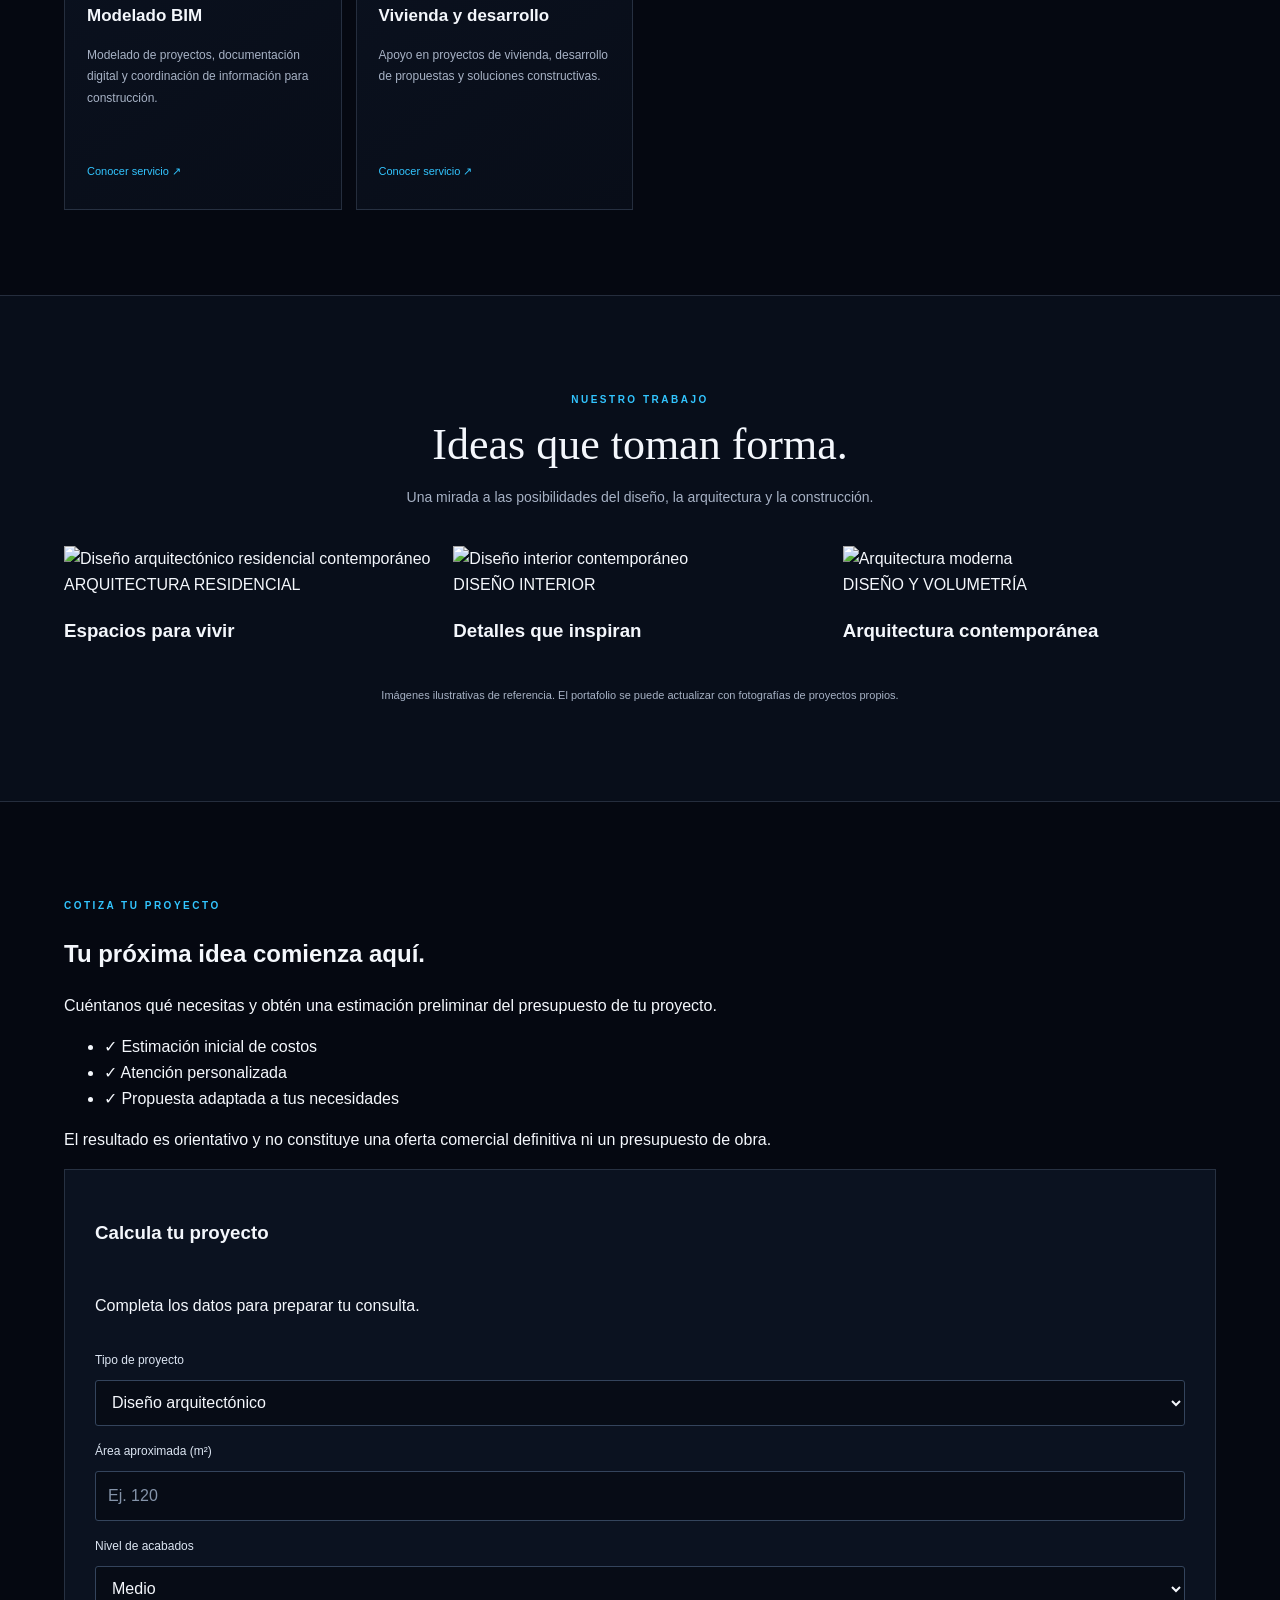
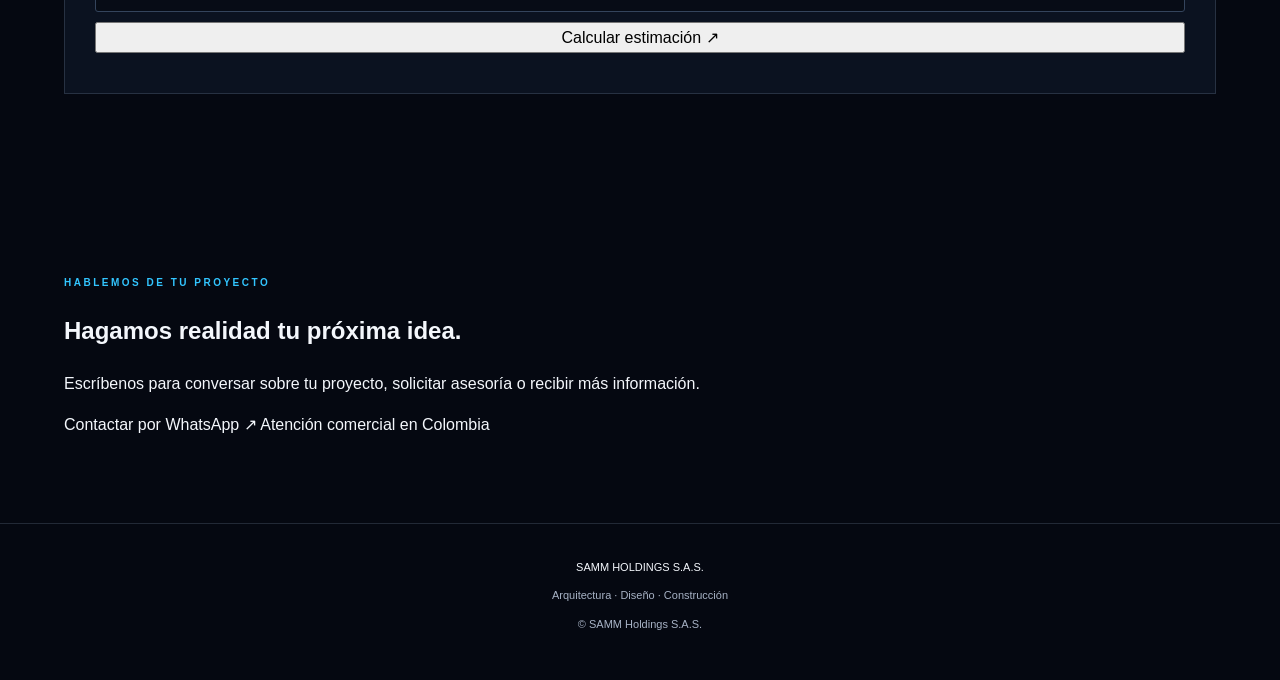
==== commit 58541f1d: "Update index.html" ====
--- a/index.html
+++ b/index.html
@@ -3,13 +3,18 @@
 <html lang="es">
 <head>
   <meta charset="UTF-8">
-  <meta name="viewport" content="width=device-width, initial-scale=1">
+  <meta name="viewport" content="width=device-width, initial-scale=1.0">
   <meta name="theme-color" content="#050811">
-  <meta name="description" content="SAMM Holdings S.A.S. Arquitectura, diseño, renders 3D y construcción en Colombia.">
+  <meta name="description" content="SAMM Holdings S.A.S. Arquitectura, diseño, construcción, visualización 3D y gestión inmobiliaria en Colombia.">
+
   <title>SAMM Holdings S.A.S. | Arquitectura y Construcción</title>
+
   <link rel="stylesheet" href="style.css">
 </head>
+
 <body>
+
+  <!-- ENCABEZADO -->
   <header class="header">
     <a class="brand" href="#inicio" aria-label="SAMM Holdings S.A.S.">
       <img class="brand-logo" src="samm-logo.png" alt="Logo SAMM">
@@ -19,8 +24,11 @@
       </span>
     </a>
 
-    <button class="menu-toggle" id="menuToggle" type="button"
-      aria-label="Abrir menú" aria-expanded="false" aria-controls="nav">☰</button>
+    <button class="menu-toggle" id="menuToggle"
+      type="button" aria-label="Abrir menú"
+      aria-expanded="false" aria-controls="nav">
+      ☰
+    </button>
 
     <nav class="nav" id="nav" aria-label="Navegación principal">
       <a href="#servicios">Servicios</a>
@@ -31,171 +39,298 @@
   </header>
 
   <main>
+
+    <!-- PORTADA -->
     <section class="hero" id="inicio">
-      <div class="hero-content">
-        <p class="eyebrow">ARQUITECTURA · DISEÑO · CONSTRUCCIÓN</p>
-        <h1>Convertimos tus ideas en <span>espacios extraordinarios.</span></h1>
+      <div class="hero-overlay"></div>
+
+      <div class="hero-content container">
+        <p class="eyebrow">
+          ARQUITECTURA · DISEÑO · CONSTRUCCIÓN
+        </p>
+
+        <h1>
+          Convertimos tus ideas en
+          <span>espacios extraordinarios.</span>
+        </h1>
+
         <p class="hero-text">
-          Diseño arquitectónico, visualización 3D, presupuestos y soluciones
-          de construcción para llevar tus proyectos de la idea a la realidad.
+          Diseño arquitectónico, visualización 3D, presupuestos y
+          soluciones de construcción para llevar tus proyectos
+          de la idea a la realidad.
         </p>
-        <div class="hero-actions">
-          <a href="#cotizador" class="button button-blue">Cotiza tu proyecto ↗</a>
-          <a href="#servicios" class="button button-outline">Explorar servicios</a>
-        </div>
-        <p class="hero-note">Atención en Sincelejo, Barranquilla y proyectos en Colombia.</p>
-      </div>
-      <div class="hero-image" role="img" aria-label="Interior de arquitectura contemporánea">
-        <div class="image-label">
-          <span>DISEÑO CON PROPÓSITO</span>
-          <strong>Tu proyecto comienza aquí.</strong>
-        </div>
-      </div>
-    </section>
-
-    <section class="section" id="servicios">
-      <div class="section-heading">
-        <p class="eyebrow">QUÉ HACEMOS</p>
-        <h2>Soluciones para cada etapa de tu proyecto.</h2>
-        <p>Desde la primera idea hasta la planeación y ejecución de la obra.</p>
-      </div>
-      <div class="service-grid">
-        <article class="service-card">
-          <span class="service-number">01</span>
-          <div class="service-icon">⌂</div>
-          <h3>Diseño arquitectónico</h3>
-          <p>Diseño de espacios, plantas, fachadas y documentación arquitectónica.</p>
-          <a href="#cotizador" data-service="diseno">Consultar servicio ↗</a>
-        </article>
-        <article class="service-card">
-          <span class="service-number">02</span>
-          <div class="service-icon">◫</div>
-          <h3>Renders 3D</h3>
-          <p>Visualización de espacios, iluminación y materiales para presentar tus ideas.</p>
-          <a href="#cotizador" data-service="render">Consultar servicio ↗</a>
-        </article>
-        <article class="service-card">
-          <span class="service-number">03</span>
-          <div class="service-icon">▤</div>
-          <h3>Presupuestos de obra</h3>
-          <p>Estimación de cantidades, actividades y costos de construcción.</p>
-          <a href="#cotizador" data-service="presupuesto">Consultar servicio ↗</a>
-        </article>
-        <article class="service-card">
-          <span class="service-number">04</span>
-          <div class="service-icon">▧</div>
-          <h3>Construcción</h3>
-          <p>Evaluación y cotización de proyectos según alcance, materiales y acabados.</p>
-          <a href="#cotizador" data-service="construccion">Consultar servicio ↗</a>
-        </article>
-      </div>
-    </section>
-
-    <section class="portfolio" id="portafolio">
-      <div class="section-heading">
-        <p class="eyebrow">PORTAFOLIO</p>
-        <h2>Las ideas merecen verse.</h2>
-        <p>Conoce las áreas de trabajo de SAMM Holdings.</p>
-      </div>
-      <div class="portfolio-grid">
-        <article class="portfolio-item portfolio-house">
-          <span>01 / RESIDENCIAL</span><h3>Diseño de vivienda</h3>
-        </article>
-        <article class="portfolio-item portfolio-interior">
-          <span>02 / INTERIORES</span><h3>Diseño de espacios</h3>
-        </article>
-        <article class="portfolio-item portfolio-building">
-          <span>03 / CONSTRUCCIÓN</span><h3>Proyectos y obra</h3>
-        </article>
-      </div>
-      <p class="portfolio-note">Imágenes ilustrativas que pueden sustituirse por proyectos reales.</p>
-    </section>
-
-    <section class="section quote-section" id="cotizador">
-      <div class="quote-intro">
-        <p class="eyebrow">COTIZADOR SAMM</p>
-        <h2>Cuéntanos qué quieres construir.</h2>
-        <p>Obtén una estimación inicial. El valor definitivo requiere revisar el alcance del proyecto.</p>
-        <div class="quote-assurance">
-          <p>✓ Atención personalizada</p>
-          <p>✓ Alcance definido antes de cotizar</p>
-          <p>✓ Sin compromiso de contratación</p>
-        </div>
-      </div>
-
-      <form id="quoteForm" class="quote-form">
-        <label for="service">Servicio que necesitas</label>
-        <select id="service" name="service" required>
-          <option value="diseno">Diseño arquitectónico básico</option>
-          <option value="disenoCompleto">Diseño arquitectónico completo</option>
-          <option value="render">Render fotorrealista</option>
-          <option value="presupuesto">Presupuesto de obra</option>
-          <option value="construccion">Construcción de vivienda</option>
-        </select>
-
-        <div id="areaGroup">
+
+        <div class="hero-buttons">
+          <a class="btn btn-primary" href="#portafolio">
+            Explorar proyectos ↗
+          </a>
+          <a class="btn btn-outline" href="#contacto">
+            Solicitar asesoría
+          </a>
+        </div>
+
+        <div class="hero-stats">
+          <div>
+            <strong>Diseño</strong>
+            <span>con propósito</span>
+          </div>
+          <div>
+            <strong>Calidad</strong>
+            <span>en cada detalle</span>
+          </div>
+          <div>
+            <strong>Colombia</strong>
+            <span>nuestro territorio</span>
+          </div>
+        </div>
+      </div>
+
+      <div class="hero-label">
+        <span class="status-dot"></span>
+        DISEÑAMOS · CONSTRUIMOS · TRANSFORMAMOS
+      </div>
+    </section>
+
+    <!-- SERVICIOS -->
+    <section class="section services" id="servicios">
+      <div class="container">
+        <div class="section-heading">
+          <div>
+            <p class="eyebrow">LO QUE HACEMOS</p>
+            <h2>Soluciones integrales para <span>tus proyectos.</span></h2>
+          </div>
+          <p class="section-intro">
+            Acompañamos cada etapa, desde el concepto inicial
+            hasta la ejecución y entrega.
+          </p>
+        </div>
+
+        <div class="service-grid">
+          <article class="service-card">
+            <span class="service-number">01</span>
+            <div class="service-icon">⌂</div>
+            <h3>Diseño arquitectónico</h3>
+            <p>
+              Diseño de viviendas, espacios comerciales y proyectos
+              arquitectónicos adaptados a tus necesidades.
+            </p>
+            <a href="#contacto">Conocer servicio ↗</a>
+          </article>
+
+          <article class="service-card">
+            <span class="service-number">02</span>
+            <div class="service-icon">▧</div>
+            <h3>Visualización 3D</h3>
+            <p>
+              Renders fotorrealistas, modelado tridimensional y
+              recorridos visuales para presentar tus ideas.
+            </p>
+            <a href="#contacto">Conocer servicio ↗</a>
+          </article>
+
+          <article class="service-card">
+            <span class="service-number">03</span>
+            <div class="service-icon">⌘</div>
+            <h3>Construcción y obra</h3>
+            <p>
+              Planeación, presupuestos, documentación técnica y
+              acompañamiento durante la ejecución de obra.
+            </p>
+            <a href="#contacto">Conocer servicio ↗</a>
+          </article>
+
+          <article class="service-card">
+            <span class="service-number">04</span>
+            <div class="service-icon">▤</div>
+            <h3>Gestión inmobiliaria</h3>
+            <p>
+              Administración de inmuebles, apoyo en gestión
+              inmobiliaria y acompañamiento de proyectos.
+            </p>
+            <a href="#contacto">Conocer servicio ↗</a>
+          </article>
+
+          <article class="service-card">
+            <span class="service-number">05</span>
+            <div class="service-icon">▦</div>
+            <h3>Modelado BIM</h3>
+            <p>
+              Modelado de proyectos, documentación digital y
+              coordinación de información para construcción.
+            </p>
+            <a href="#contacto">Conocer servicio ↗</a>
+          </article>
+
+          <article class="service-card">
+            <span class="service-number">06</span>
+            <div class="service-icon">＋</div>
+            <h3>Vivienda y desarrollo</h3>
+            <p>
+              Apoyo en proyectos de vivienda, desarrollo de
+              propuestas y soluciones constructivas.
+            </p>
+            <a href="#contacto">Conocer servicio ↗</a>
+          </article>
+        </div>
+      </div>
+    </section>
+
+    <!-- PORTAFOLIO -->
+    <section class="section portfolio" id="portafolio">
+      <div class="container">
+        <div class="section-heading">
+          <div>
+            <p class="eyebrow">NUESTRO TRABAJO</p>
+            <h2>Ideas que toman <span>forma.</span></h2>
+          </div>
+          <p class="section-intro">
+            Una mirada a las posibilidades del diseño, la
+            arquitectura y la construcción.
+          </p>
+        </div>
+
+        <div class="portfolio-grid">
+          <article class="project-card project-large">
+            <img
+              src="https://images.unsplash.com/photo-1600607687939-ce8a6c25118c?auto=format&fit=crop&w=1400&q=85"
+              alt="Diseño arquitectónico residencial contemporáneo"
+              loading="lazy">
+            <div class="project-info">
+              <span>ARQUITECTURA RESIDENCIAL</span>
+              <h3>Espacios para vivir</h3>
+            </div>
+          </article>
+
+          <article class="project-card">
+            <img
+              src="https://images.unsplash.com/photo-1600210492486-724fe5c67fb0?auto=format&fit=crop&w=1000&q=85"
+              alt="Diseño interior contemporáneo"
+              loading="lazy">
+            <div class="project-info">
+              <span>DISEÑO INTERIOR</span>
+              <h3>Detalles que inspiran</h3>
+            </div>
+          </article>
+
+          <article class="project-card">
+            <img
+              src="https://images.unsplash.com/photo-1487958449943-2429e8be8625?auto=format&fit=crop&w=1000&q=85"
+              alt="Arquitectura moderna"
+              loading="lazy">
+            <div class="project-info">
+              <span>DISEÑO Y VOLUMETRÍA</span>
+              <h3>Arquitectura contemporánea</h3>
+            </div>
+          </article>
+        </div>
+
+        <p class="portfolio-note">
+          Imágenes ilustrativas de referencia. El portafolio se
+          puede actualizar con fotografías de proyectos propios.
+        </p>
+      </div>
+    </section>
+
+    <!-- COTIZADOR -->
+    <section class="section estimator" id="cotizador">
+      <div class="container estimator-grid">
+        <div class="estimator-copy">
+          <p class="eyebrow">COTIZA TU PROYECTO</p>
+          <h2>Tu próxima idea comienza <span>aquí.</span></h2>
+          <p>
+            Cuéntanos qué necesitas y obtén una estimación
+            preliminar del presupuesto de tu proyecto.
+          </p>
+
+          <ul class="benefit-list">
+            <li>✓ Estimación inicial de costos</li>
+            <li>✓ Atención personalizada</li>
+            <li>✓ Propuesta adaptada a tus necesidades</li>
+          </ul>
+
+          <p class="disclaimer">
+            El resultado es orientativo y no constituye una oferta
+            comercial definitiva ni un presupuesto de obra.
+          </p>
+        </div>
+
+        <form class="quote-form" id="quoteForm">
+          <h3>Calcula tu proyecto</h3>
+          <p class="form-intro">
+            Completa los datos para preparar tu consulta.
+          </p>
+
+          <label for="projectType">Tipo de proyecto</label>
+          <select id="projectType" name="projectType" required>
+            <option value="diseno">Diseño arquitectónico</option>
+            <option value="render">Render y visualización 3D</option>
+            <option value="construccion">Construcción</option>
+            <option value="remodelacion">Remodelación</option>
+            <option value="bim">Modelado BIM</option>
+          </select>
+
           <label for="area">Área aproximada (m²)</label>
-          <input id="area" name="area" type="number" min="1" max="100000" value="100" required>
-        </div>
-
-        <div id="renderGroup" class="hidden">
-          <label for="images">Cantidad de imágenes</label>
-          <input id="images" name="images" type="number" min="1" max="100" value="1">
-        </div>
-
-        <div id="finishGroup" class="hidden">
+          <input
+            id="area"
+            name="area"
+            type="number"
+            min="1"
+            max="100000"
+            placeholder="Ej. 120"
+            required>
+
           <label for="finish">Nivel de acabados</label>
-          <select id="finish" name="finish">
-            <option value="basico">Básicos</option>
-            <option value="medio" selected>Medios</option>
-            <option value="premium">Premium</option>
+          <select id="finish" name="finish" required>
+            <option value="basico">Básico</option>
+            <option value="medio" selected>Medio</option>
+            <option value="alto">Alto</option>
           </select>
-        </div>
-
-        <div class="estimate" aria-live="polite">
-          <span>ESTIMACIÓN INICIAL</span>
-          <strong id="estimateValue">$3.000.000 COP</strong>
-          <small id="estimateNote">Valor orientativo sujeto a revisión.</small>
-        </div>
-
-        <label for="clientName">Tu nombre</label>
-        <input id="clientName" name="clientName" type="text" maxlength="100" autocomplete="name" placeholder="Nombre completo" required>
-
-        <label for="clientContact">WhatsApp o teléfono</label>
-        <input id="clientContact" name="clientContact" type="tel" maxlength="30" autocomplete="tel" placeholder="Tu número de contacto" required>
-
-        <label for="city">Ciudad del proyecto</label>
-        <input id="city" name="city" type="text" maxlength="100" placeholder="Ej. Sincelejo" required>
-
-        <label for="details">Detalles adicionales (opcional)</label>
-        <textarea id="details" name="details" rows="3" maxlength="1000" placeholder="Cuéntanos más sobre tu proyecto"></textarea>
-
-        <button class="button button-blue button-full" type="submit">Solicitar cotización por WhatsApp ↗</button>
-        <p class="form-note">La estimación es orientativa y no constituye una oferta contractual.</p>
-        <p id="formMessage" class="form-message" aria-live="polite"></p>
-      </form>
-    </section>
-
-    <section class="contact-banner" id="contacto">
-      <p class="eyebrow">HABLEMOS DE TU PROYECTO</p>
-      <h2>El siguiente paso comienza con una conversación.</h2>
-      <p>Cuéntanos tu idea y revisaremos cómo podemos ayudarte.</p>
-      <a class="button button-blue" href="https://wa.me/573014987709"
-        target="_blank" rel="noopener noreferrer">Contactar a SAMM por WhatsApp ↗</a>
-    </section>
+
+          <button class="btn btn-primary quote-button" type="submit">
+            Calcular estimación ↗
+          </button>
+
+          <div class="quote-result" id="quoteResult" aria-live="polite"></div>
+        </form>
+      </div>
+    </section>
+
+    <!-- CONTACTO -->
+    <section class="section contact" id="contacto">
+      <div class="container contact-panel">
+        <div>
+          <p class="eyebrow">HABLEMOS DE TU PROYECTO</p>
+          <h2>Hagamos realidad <span>tu próxima idea.</span></h2>
+          <p>
+            Escríbenos para conversar sobre tu proyecto,
+            solicitar asesoría o recibir más información.
+          </p>
+        </div>
+
+        <div class="contact-actions">
+          <a
+            class="btn btn-primary"
+            href="https://wa.me/573014987709"
+            target="_blank"
+            rel="noopener noreferrer">
+            Contactar por WhatsApp ↗
+          </a>
+          <span>Atención comercial en Colombia</span>
+        </div>
+      </div>
+    </section>
+
   </main>
 
+  <!-- PIE DE PÁGINA -->
   <footer class="footer">
-    <a class="brand footer-brand" href="#inicio" aria-label="SAMM Holdings, inicio">
-      <img class="brand-logo" src="samm-logo.png" alt="Logo SAMM">
-      <span class="brand-text">
-        <span class="brand-name">SAMM</span>
-        <span class="brand-subtitle">HOLDINGS S.A.S.</span>
-      </span>
-    </a>
-    <p>Arquitectura · Visualización · Construcción</p>
-    <p>© <span id="year"></span> SAMM Holdings S.A.S. Todos los derechos reservados.</p>
-    <p class="footer-note">Las estimaciones no sustituyen una cotización técnica detallada.</p>
+    <div class="container footer-inner">
+      <a class="footer-brand" href="#inicio">
+        SAMM <span>HOLDINGS S.A.S.</span>
+      </a>
+      <p>Arquitectura · Diseño · Construcción</p>
+      <p>© <span id="currentYear"></span> SAMM Holdings S.A.S.</p>
+    </div>
   </footer>
 
   <script src="script.js"></script>
--- a/style.css
+++ b/style.css
@@ -2,12 +2,10 @@
 :root {
   --bg: #050811;
   --surface: #0b1220;
-  --surface-light: #111d30;
   --text: #f4f7fc;
   --muted: #a7b2c5;
   --blue: #078cff;
   --blue-light: #32c5ff;
-  --silver: #cbd5e1;
   --line: rgba(167, 190, 220, 0.18);
   --max-width: 1180px;
 }
@@ -41,8 +39,8 @@
   font: inherit;
 }
 
+a:focus-visible,
 button:focus-visible,
-a:focus-visible,
 input:focus-visible,
 select:focus-visible,
 textarea:focus-visible {
@@ -50,8 +48,7 @@
   outline-offset: 3px;
 }
 
-/* ENCABEZADO Y MARCA */
-
+/* ENCABEZADO */
 .header {
   min-height: 88px;
   padding: 10px max(5%, calc((100% - var(--max-width)) / 2));
@@ -67,6 +64,7 @@
   backdrop-filter: blur(14px);
 }
 
+/* LOGO Y NOMBRE CORPORATIVO */
 .brand {
   display: inline-flex;
   align-items: center;
@@ -85,24 +83,31 @@
 }
 
 .brand-text {
+  display: flex;
+  flex-direction: column;
+  gap: 5px;
+  text-align: left;
+  line-height: 1;
+}
+
+.brand-name {
   display: block;
   color: #f4f7fc;
-  font-size: 27px;
+  font-size: 29px;
   font-weight: 800;
-  line-height: 1.05;
-  letter-spacing: 3px;
-}
-
-.brand-text small {
+  letter-spacing: 4px;
+}
+
+.brand-subtitle {
   display: block;
-  margin-top: 7px;
-  color: var(--blue-light);
+  color: #32c5ff;
   font-size: 10px;
-  font-weight: 500;
+  font-weight: 600;
   letter-spacing: 3px;
   white-space: nowrap;
 }
 
+/* NAVEGACIÓN */
 .nav {
   display: flex;
   align-items: center;
@@ -115,8 +120,7 @@
   transition: color 0.2s;
 }
 
-.nav a:hover,
-.service-card a:hover {
+.nav a:hover {
   color: var(--blue-light);
 }
 
@@ -145,7 +149,6 @@
 }
 
 /* BOTONES */
-
 .button {
   display: inline-flex;
   justify-content: center;
@@ -190,7 +193,6 @@
 }
 
 /* PORTADA */
-
 .hero {
   max-width: var(--max-width);
   margin: auto;
@@ -250,7 +252,7 @@
   background:
     linear-gradient(0deg, rgba(2, 6, 15, 0.82), transparent 65%),
     url("https://images.unsplash.com/photo-1600607687939-ce8a6c25118c?auto=format&fit=crop&w=1200&q=85")
-    center / cover no-repeat,
+      center / cover no-repeat,
     #15253a;
   border: 1px solid var(--line);
 }
@@ -277,7 +279,6 @@
 }
 
 /* SECCIONES */
-
 .section {
   padding: 85px max(5%, calc((100% - var(--max-width)) / 2));
 }
@@ -306,7 +307,6 @@
 }
 
 /* SERVICIOS */
-
 .service-grid {
   display: grid;
   grid-template-columns: repeat(4, minmax(0, 1fr));
@@ -314,7 +314,6 @@
 }
 
 .service-card {
-  position: relative;
   min-width: 0;
   padding: 27px 22px;
   border: 1px solid var(--line);
@@ -335,7 +334,7 @@
 
 .service-icon {
   margin-top: 25px;
-  color: var(--silver);
+  color: #cbd5e1;
   font-family: Georgia, serif;
   font-size: 35px;
 }
@@ -346,7 +345,7 @@
 }
 
 .service-card p {
-  min-height: 115px;
+  min-height: 100px;
   color: var(--muted);
   font-size: 12px;
   line-height: 1.8;
@@ -358,7 +357,6 @@
 }
 
 /* PORTAFOLIO */
-
 .portfolio {
   padding: 85px max(5%, calc((100% - var(--max-width)) / 2));
   background: #080e1a;
@@ -429,7 +427,6 @@
 }
 
 /* COTIZADOR */
-
 .quote-section {
   display: grid;
   grid-template-columns: 0.85fr 1fr;
@@ -451,10 +448,6 @@
   color: #d2dcea;
   font-size: 13px;
   line-height: 1.8;
-}
-
-.quote-assurance p {
-  margin: 10px 0;
 }
 
 .quote-form {
@@ -539,7 +532,6 @@
 }
 
 /* CONTACTO */
-
 .contact-banner {
   padding: 75px 22px;
   text-align: center;
@@ -559,7 +551,6 @@
 }
 
 /* PIE DE PÁGINA */
-
 .footer {
   padding: 35px 20px;
   text-align: center;
@@ -570,8 +561,8 @@
 
 .footer-brand {
   justify-content: center;
+  margin-bottom: 12px;
   color: var(--text);
-  margin-bottom: 12px;
 }
 
 .footer-brand .brand-logo {
@@ -579,11 +570,12 @@
   height: 48px;
 }
 
-.footer-brand .brand-text {
+.footer-brand .brand-name {
   font-size: 20px;
-}
-
-.footer-brand .brand-text small {
+  letter-spacing: 2px;
+}
+
+.footer-brand .brand-subtitle {
   font-size: 8px;
   letter-spacing: 2px;
 }
@@ -595,22 +587,18 @@
 }
 
 /* TABLETAS */
-
 @media (max-width: 1000px) {
-  .header {
-    gap: 16px;
-  }
-
   .header .brand-logo {
     width: 58px;
     height: 58px;
   }
 
-  .brand-text {
-    font-size: 23px;
-  }
-
-  .brand-text small {
+  .brand-name {
+    font-size: 24px;
+    letter-spacing: 3px;
+  }
+
+  .brand-subtitle {
     font-size: 9px;
     letter-spacing: 2px;
   }
@@ -643,7 +631,6 @@
 }
 
 /* CELULARES */
-
 @media (max-width: 700px) {
   html {
     scroll-padding-top: 75px;
@@ -665,13 +652,12 @@
     height: 48px;
   }
 
-  .header .brand-text {
+  .header .brand-name {
     font-size: 19px;
     letter-spacing: 2px;
   }
 
-  .header .brand-text small {
-    margin-top: 5px;
+  .header .brand-subtitle {
     font-size: 7px;
     letter-spacing: 1.6px;
   }
@@ -743,9 +729,9 @@
     margin-bottom: 28px;
   }
 
-  .service-grid {
+  .service-grid,
+  .portfolio-grid {
     grid-template-columns: 1fr;
-    gap: 12px;
   }
 
   .service-card {
@@ -754,10 +740,6 @@
 
   .service-icon {
     margin-top: 14px;
-  }
-
-  .portfolio-grid {
-    grid-template-columns: 1fr;
   }
 
   .portfolio-item {
@@ -787,7 +769,6 @@
 }
 
 /* ACCESIBILIDAD */
-
 @media (prefers-reduced-motion: reduce) {
   *,
   *::before,
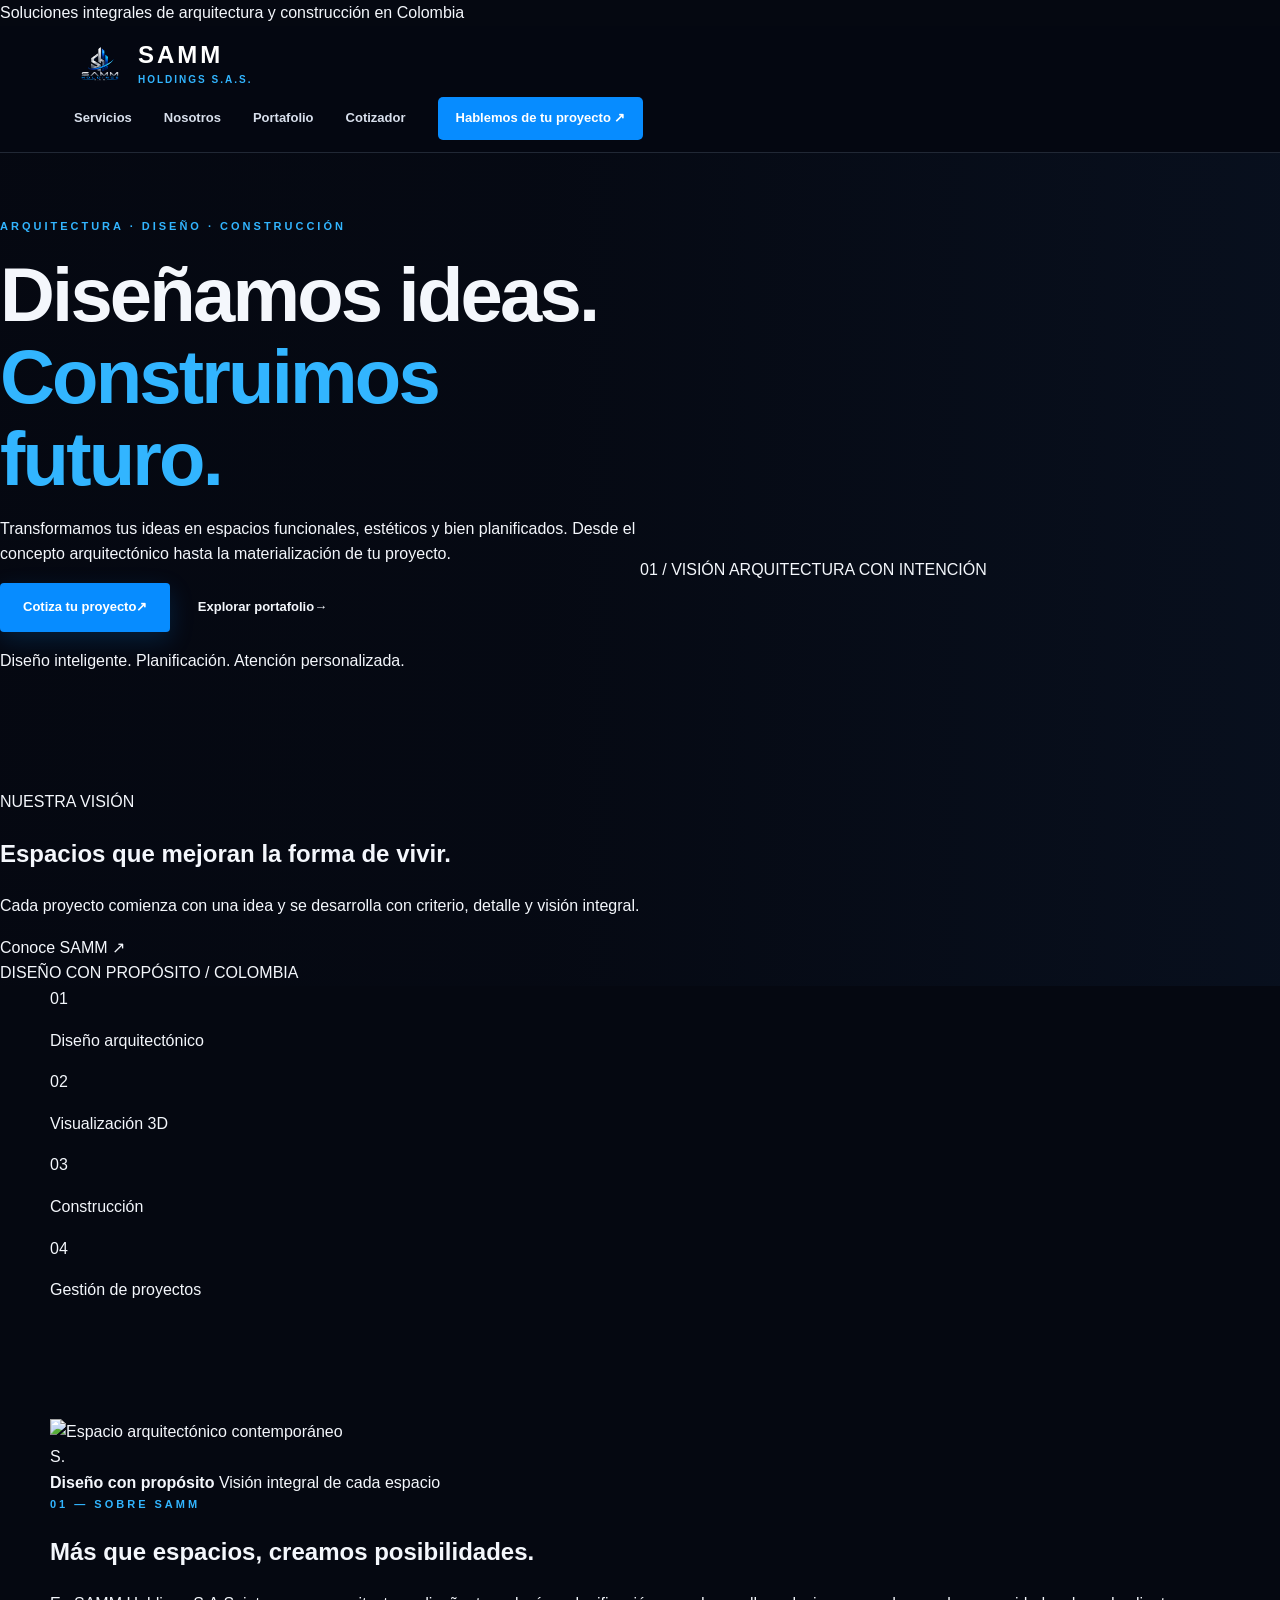
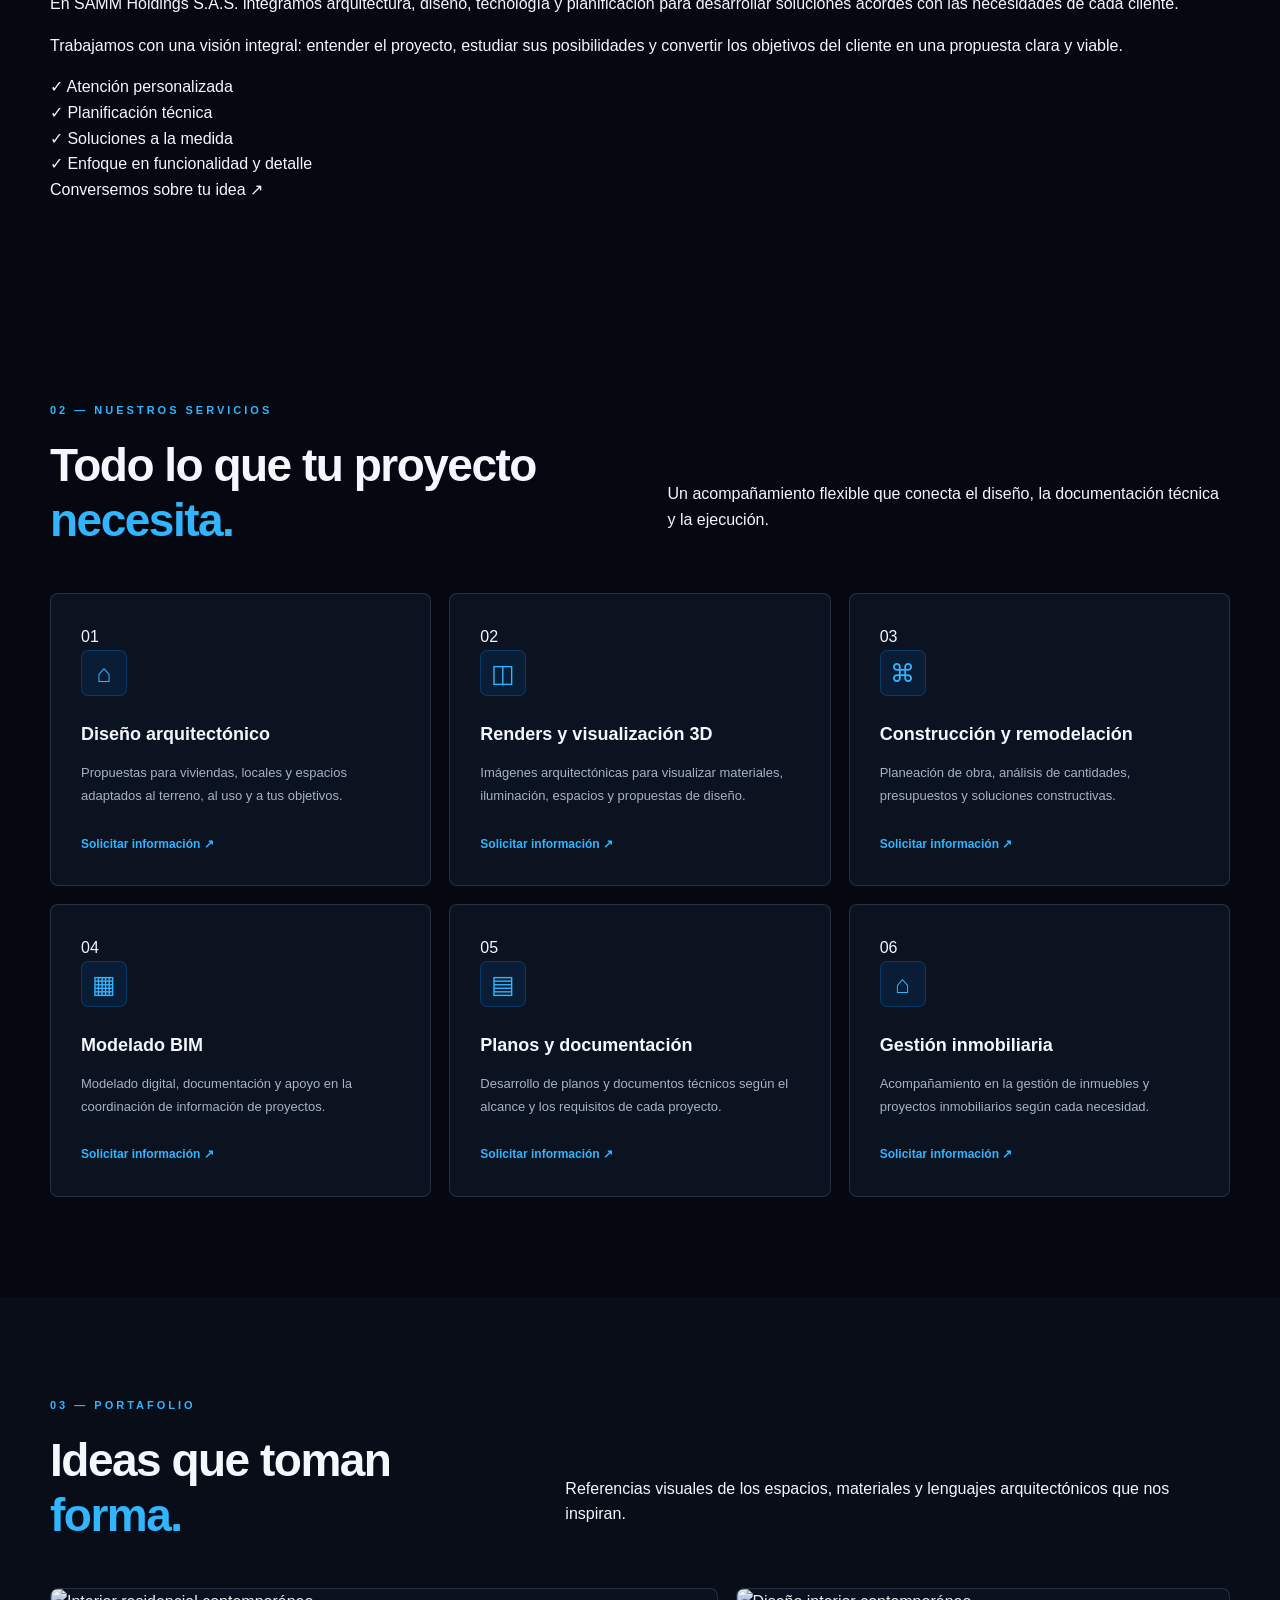
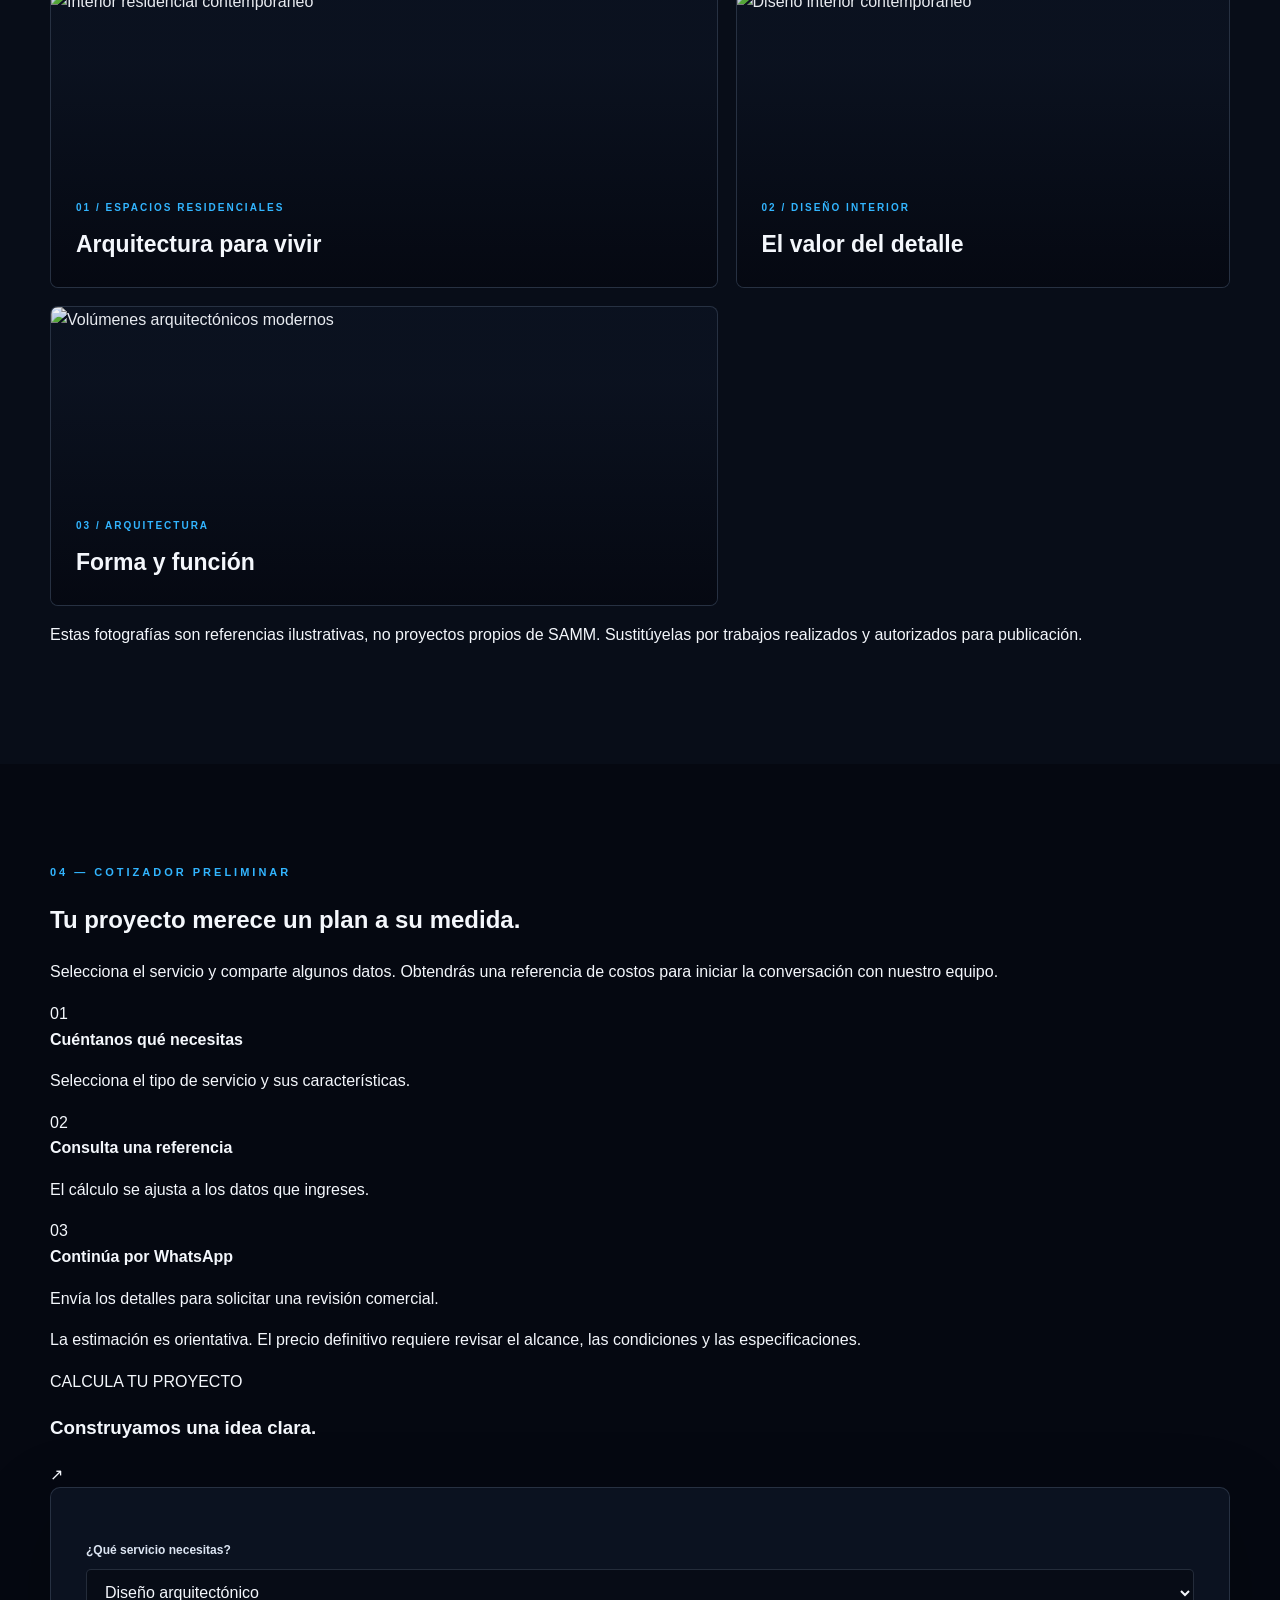
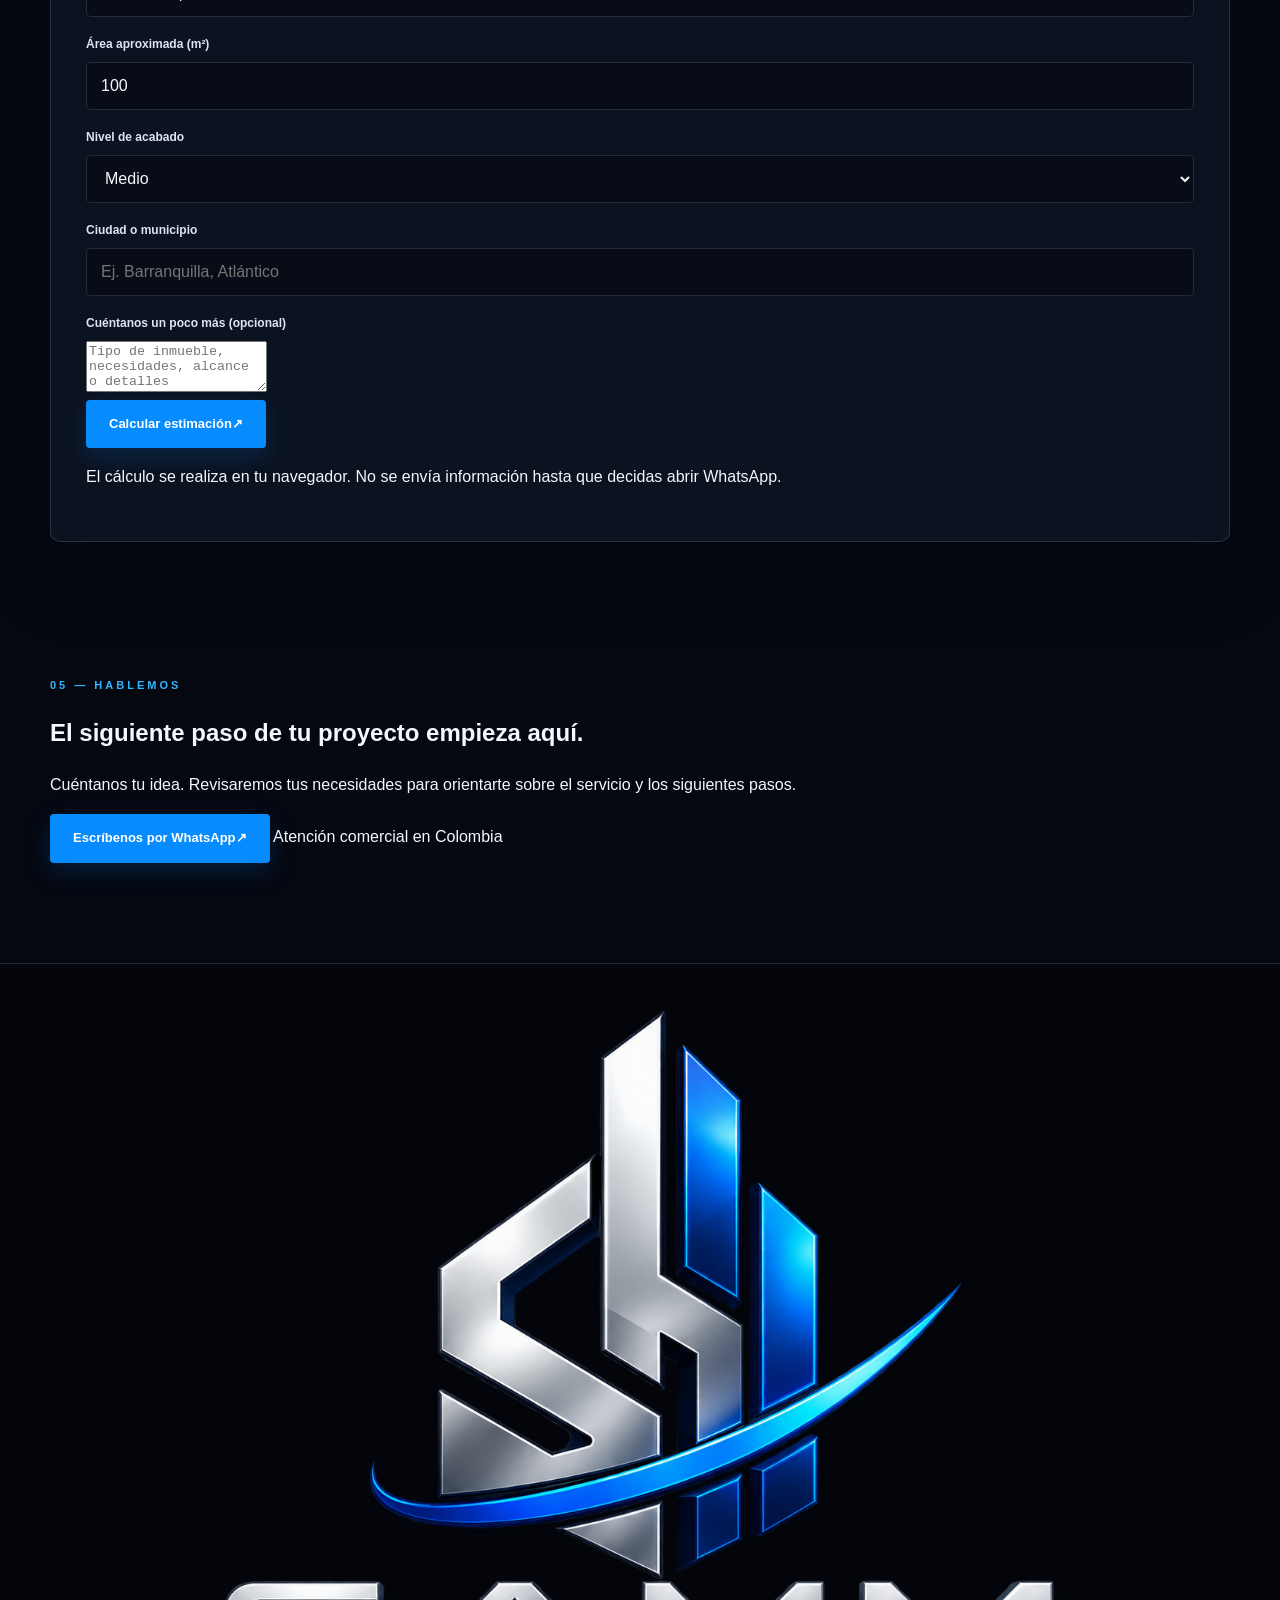
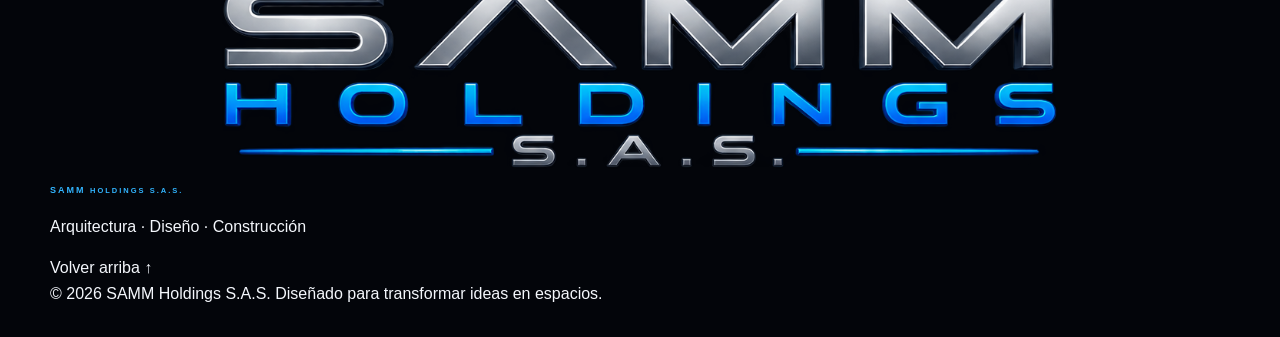
==== commit 75c18603: "Update index.html" ====
--- a/index.html
+++ b/index.html
@@ -5,89 +5,161 @@
   <meta charset="UTF-8">
   <meta name="viewport" content="width=device-width, initial-scale=1.0">
   <meta name="theme-color" content="#050811">
-  <meta name="description" content="SAMM Holdings S.A.S. Arquitectura, diseño, construcción, visualización 3D y gestión inmobiliaria en Colombia.">
-
-  <title>SAMM Holdings S.A.S. | Arquitectura y Construcción</title>
+  <meta name="description" content="SAMM Holdings S.A.S. Diseño arquitectónico, construcción, renders 3D, BIM y gestión inmobiliaria en Colombia.">
+
+  <title>SAMM Holdings S.A.S. | Arquitectura, Diseño y Construcción</title>
+
+  <link rel="preconnect" href="https://fonts.googleapis.com">
+  <link rel="preconnect" href="https://fonts.gstatic.com" crossorigin>
+  <link href="https://fonts.googleapis.com/css2?family=DM+Sans:wght@400;500;600;700&family=Manrope:wght@400;500;600;700;800&display=swap" rel="stylesheet">
 
   <link rel="stylesheet" href="style.css">
+  <script src="script.js" defer></script>
 </head>
 
 <body>
 
-  <!-- ENCABEZADO -->
-  <header class="header">
-    <a class="brand" href="#inicio" aria-label="SAMM Holdings S.A.S.">
-      <img class="brand-logo" src="samm-logo.png" alt="Logo SAMM">
-      <span class="brand-text">
-        <span class="brand-name">SAMM</span>
-        <span class="brand-subtitle">HOLDINGS S.A.S.</span>
-      </span>
-    </a>
-
-    <button class="menu-toggle" id="menuToggle"
-      type="button" aria-label="Abrir menú"
-      aria-expanded="false" aria-controls="nav">
-      ☰
-    </button>
-
-    <nav class="nav" id="nav" aria-label="Navegación principal">
-      <a href="#servicios">Servicios</a>
-      <a href="#portafolio">Portafolio</a>
-      <a href="#cotizador">Cotizador</a>
-      <a href="#contacto" class="nav-cta">Contáctanos ↗</a>
-    </nav>
+  <div class="announcement">
+    <span class="announcement-dot"></span>
+    Soluciones integrales de arquitectura y construcción en Colombia
+  </div>
+
+  <header class="header" id="header">
+    <div class="header-inner container">
+
+      <a class="brand" href="#inicio" aria-label="SAMM Holdings, inicio">
+        <img class="brand-logo" src="samm-logo.png" alt="Logo de SAMM Holdings">
+        <span class="brand-text">
+          <span class="brand-name">SAMM</span>
+          <span class="brand-subtitle">HOLDINGS S.A.S.</span>
+        </span>
+      </a>
+
+      <button class="menu-toggle" id="menuToggle"
+        type="button" aria-label="Abrir menú"
+        aria-expanded="false" aria-controls="nav">
+        <span></span><span></span>
+      </button>
+
+      <nav class="nav" id="nav" aria-label="Navegación principal">
+        <a href="#servicios">Servicios</a>
+        <a href="#nosotros">Nosotros</a>
+        <a href="#portafolio">Portafolio</a>
+        <a href="#cotizador">Cotizador</a>
+        <a class="nav-cta" href="#contacto">Hablemos de tu proyecto <span>↗</span></a>
+      </nav>
+
+    </div>
   </header>
 
   <main>
 
     <!-- PORTADA -->
     <section class="hero" id="inicio">
-      <div class="hero-overlay"></div>
-
-      <div class="hero-content container">
-        <p class="eyebrow">
-          ARQUITECTURA · DISEÑO · CONSTRUCCIÓN
-        </p>
-
-        <h1>
-          Convertimos tus ideas en
-          <span>espacios extraordinarios.</span>
-        </h1>
-
-        <p class="hero-text">
-          Diseño arquitectónico, visualización 3D, presupuestos y
-          soluciones de construcción para llevar tus proyectos
-          de la idea a la realidad.
-        </p>
-
-        <div class="hero-buttons">
-          <a class="btn btn-primary" href="#portafolio">
-            Explorar proyectos ↗
-          </a>
-          <a class="btn btn-outline" href="#contacto">
-            Solicitar asesoría
-          </a>
-        </div>
-
-        <div class="hero-stats">
-          <div>
-            <strong>Diseño</strong>
-            <span>con propósito</span>
-          </div>
-          <div>
-            <strong>Calidad</strong>
-            <span>en cada detalle</span>
-          </div>
-          <div>
-            <strong>Colombia</strong>
-            <span>nuestro territorio</span>
-          </div>
-        </div>
-      </div>
-
-      <div class="hero-label">
-        <span class="status-dot"></span>
-        DISEÑAMOS · CONSTRUIMOS · TRANSFORMAMOS
+      <div class="hero-background"></div>
+
+      <div class="container hero-layout">
+        <div class="hero-content">
+          <p class="eyebrow"><span></span> ARQUITECTURA · DISEÑO · CONSTRUCCIÓN</p>
+
+          <h1>
+            Diseñamos ideas.
+            <span>Construimos futuro.</span>
+          </h1>
+
+          <p class="hero-description">
+            Transformamos tus ideas en espacios funcionales,
+            estéticos y bien planificados. Desde el concepto
+            arquitectónico hasta la materialización de tu proyecto.
+          </p>
+
+          <div class="hero-actions">
+            <a class="btn btn-primary" href="#cotizador">
+              Cotiza tu proyecto <span>↗</span>
+            </a>
+            <a class="btn btn-ghost" href="#portafolio">
+              Explorar portafolio <span>→</span>
+            </a>
+          </div>
+
+          <div class="hero-proof">
+            <span class="proof-line"></span>
+            <p>Diseño inteligente. Planificación. Atención personalizada.</p>
+          </div>
+        </div>
+
+        <div class="hero-side">
+          <div class="hero-side-card">
+            <span class="side-label">NUESTRA VISIÓN</span>
+            <div class="side-line"></div>
+            <h2>Espacios que mejoran la forma de vivir.</h2>
+            <p>
+              Cada proyecto comienza con una idea y se desarrolla
+              con criterio, detalle y visión integral.
+            </p>
+            <a href="#nosotros">Conoce SAMM <span>↗</span></a>
+          </div>
+          <div class="hero-coordinate">DISEÑO CON PROPÓSITO / COLOMBIA</div>
+        </div>
+      </div>
+
+      <div class="hero-bottom container">
+        <span>01 / VISIÓN</span>
+        <span class="hero-bottom-line"></span>
+        <span>ARQUITECTURA CON INTENCIÓN</span>
+      </div>
+    </section>
+
+    <!-- FRANJA DE CAPACIDADES -->
+    <section class="capabilities" aria-label="Áreas de trabajo">
+      <div class="container capabilities-grid">
+        <div><span>01</span><p>Diseño arquitectónico</p></div>
+        <div><span>02</span><p>Visualización 3D</p></div>
+        <div><span>03</span><p>Construcción</p></div>
+        <div><span>04</span><p>Gestión de proyectos</p></div>
+      </div>
+    </section>
+
+    <!-- NOSOTROS -->
+    <section class="section about" id="nosotros">
+      <div class="container about-grid">
+        <div class="about-visual">
+          <img
+            src="https://images.unsplash.com/photo-1600607687939-ce8a6c25118c?auto=format&fit=crop&w=1200&q=85"
+            alt="Espacio arquitectónico contemporáneo"
+            loading="lazy">
+          <div class="about-image-caption">
+            <span class="caption-mark">S.</span>
+            <div>
+              <strong>Diseño con propósito</strong>
+              <span>Visión integral de cada espacio</span>
+            </div>
+          </div>
+        </div>
+
+        <div class="about-content">
+          <p class="eyebrow">01 — SOBRE SAMM</p>
+          <h2>Más que espacios, creamos <span>posibilidades.</span></h2>
+          <p>
+            En SAMM Holdings S.A.S. integramos arquitectura,
+            diseño, tecnología y planificación para desarrollar
+            soluciones acordes con las necesidades de cada cliente.
+          </p>
+          <p>
+            Trabajamos con una visión integral: entender el proyecto,
+            estudiar sus posibilidades y convertir los objetivos
+            del cliente en una propuesta clara y viable.
+          </p>
+
+          <div class="about-points">
+            <div><span>✓</span> Atención personalizada</div>
+            <div><span>✓</span> Planificación técnica</div>
+            <div><span>✓</span> Soluciones a la medida</div>
+            <div><span>✓</span> Enfoque en funcionalidad y detalle</div>
+          </div>
+
+          <a class="text-link" href="#contacto">Conversemos sobre tu idea <span>↗</span></a>
+        </div>
       </div>
     </section>
 
@@ -96,81 +168,83 @@
       <div class="container">
         <div class="section-heading">
           <div>
-            <p class="eyebrow">LO QUE HACEMOS</p>
-            <h2>Soluciones integrales para <span>tus proyectos.</span></h2>
-          </div>
-          <p class="section-intro">
-            Acompañamos cada etapa, desde el concepto inicial
-            hasta la ejecución y entrega.
+            <p class="eyebrow">02 — NUESTROS SERVICIOS</p>
+            <h2>Todo lo que tu proyecto <span>necesita.</span></h2>
+          </div>
+          <p>
+            Un acompañamiento flexible que conecta el diseño,
+            la documentación técnica y la ejecución.
           </p>
         </div>
 
         <div class="service-grid">
-          <article class="service-card">
-            <span class="service-number">01</span>
+
+          <article class="service-card">
+            <span class="service-index">01</span>
             <div class="service-icon">⌂</div>
             <h3>Diseño arquitectónico</h3>
             <p>
-              Diseño de viviendas, espacios comerciales y proyectos
-              arquitectónicos adaptados a tus necesidades.
-            </p>
-            <a href="#contacto">Conocer servicio ↗</a>
-          </article>
-
-          <article class="service-card">
-            <span class="service-number">02</span>
-            <div class="service-icon">▧</div>
-            <h3>Visualización 3D</h3>
-            <p>
-              Renders fotorrealistas, modelado tridimensional y
-              recorridos visuales para presentar tus ideas.
-            </p>
-            <a href="#contacto">Conocer servicio ↗</a>
-          </article>
-
-          <article class="service-card">
-            <span class="service-number">03</span>
+              Propuestas para viviendas, locales y espacios
+              adaptados al terreno, al uso y a tus objetivos.
+            </p>
+            <a href="#cotizador" data-service-link="diseno">Solicitar información <span>↗</span></a>
+          </article>
+
+          <article class="service-card">
+            <span class="service-index">02</span>
+            <div class="service-icon">◫</div>
+            <h3>Renders y visualización 3D</h3>
+            <p>
+              Imágenes arquitectónicas para visualizar materiales,
+              iluminación, espacios y propuestas de diseño.
+            </p>
+            <a href="#cotizador" data-service-link="render">Solicitar información <span>↗</span></a>
+          </article>
+
+          <article class="service-card">
+            <span class="service-index">03</span>
             <div class="service-icon">⌘</div>
-            <h3>Construcción y obra</h3>
-            <p>
-              Planeación, presupuestos, documentación técnica y
-              acompañamiento durante la ejecución de obra.
-            </p>
-            <a href="#contacto">Conocer servicio ↗</a>
-          </article>
-
-          <article class="service-card">
-            <span class="service-number">04</span>
-            <div class="service-icon">▤</div>
-            <h3>Gestión inmobiliaria</h3>
-            <p>
-              Administración de inmuebles, apoyo en gestión
-              inmobiliaria y acompañamiento de proyectos.
-            </p>
-            <a href="#contacto">Conocer servicio ↗</a>
-          </article>
-
-          <article class="service-card">
-            <span class="service-number">05</span>
+            <h3>Construcción y remodelación</h3>
+            <p>
+              Planeación de obra, análisis de cantidades,
+              presupuestos y soluciones constructivas.
+            </p>
+            <a href="#cotizador" data-service-link="construccion">Solicitar información <span>↗</span></a>
+          </article>
+
+          <article class="service-card">
+            <span class="service-index">04</span>
             <div class="service-icon">▦</div>
             <h3>Modelado BIM</h3>
             <p>
-              Modelado de proyectos, documentación digital y
-              coordinación de información para construcción.
-            </p>
-            <a href="#contacto">Conocer servicio ↗</a>
-          </article>
-
-          <article class="service-card">
-            <span class="service-number">06</span>
-            <div class="service-icon">＋</div>
-            <h3>Vivienda y desarrollo</h3>
-            <p>
-              Apoyo en proyectos de vivienda, desarrollo de
-              propuestas y soluciones constructivas.
-            </p>
-            <a href="#contacto">Conocer servicio ↗</a>
-          </article>
+              Modelado digital, documentación y apoyo en la
+              coordinación de información de proyectos.
+            </p>
+            <a href="#cotizador" data-service-link="bim">Solicitar información <span>↗</span></a>
+          </article>
+
+          <article class="service-card">
+            <span class="service-index">05</span>
+            <div class="service-icon">▤</div>
+            <h3>Planos y documentación</h3>
+            <p>
+              Desarrollo de planos y documentos técnicos según
+              el alcance y los requisitos de cada proyecto.
+            </p>
+            <a href="#cotizador" data-service-link="planos">Solicitar información <span>↗</span></a>
+          </article>
+
+          <article class="service-card">
+            <span class="service-index">06</span>
+            <div class="service-icon">⌂</div>
+            <h3>Gestión inmobiliaria</h3>
+            <p>
+              Acompañamiento en la gestión de inmuebles y
+              proyectos inmobiliarios según cada necesidad.
+            </p>
+            <a href="#cotizador" data-service-link="inmobiliaria">Solicitar información <span>↗</span></a>
+          </article>
+
         </div>
       </div>
     </section>
@@ -180,24 +254,25 @@
       <div class="container">
         <div class="section-heading">
           <div>
-            <p class="eyebrow">NUESTRO TRABAJO</p>
+            <p class="eyebrow">03 — PORTAFOLIO</p>
             <h2>Ideas que toman <span>forma.</span></h2>
           </div>
-          <p class="section-intro">
-            Una mirada a las posibilidades del diseño, la
-            arquitectura y la construcción.
+          <p>
+            Referencias visuales de los espacios, materiales
+            y lenguajes arquitectónicos que nos inspiran.
           </p>
         </div>
 
         <div class="portfolio-grid">
-          <article class="project-card project-large">
+          <article class="project-card project-featured">
             <img
               src="https://images.unsplash.com/photo-1600607687939-ce8a6c25118c?auto=format&fit=crop&w=1400&q=85"
-              alt="Diseño arquitectónico residencial contemporáneo"
+              alt="Interior residencial contemporáneo"
               loading="lazy">
+            <div class="project-overlay"></div>
             <div class="project-info">
-              <span>ARQUITECTURA RESIDENCIAL</span>
-              <h3>Espacios para vivir</h3>
+              <span>01 / ESPACIOS RESIDENCIALES</span>
+              <h3>Arquitectura para vivir</h3>
             </div>
           </article>
 
@@ -206,114 +281,162 @@
               src="https://images.unsplash.com/photo-1600210492486-724fe5c67fb0?auto=format&fit=crop&w=1000&q=85"
               alt="Diseño interior contemporáneo"
               loading="lazy">
+            <div class="project-overlay"></div>
             <div class="project-info">
-              <span>DISEÑO INTERIOR</span>
-              <h3>Detalles que inspiran</h3>
+              <span>02 / DISEÑO INTERIOR</span>
+              <h3>El valor del detalle</h3>
             </div>
           </article>
 
           <article class="project-card">
             <img
               src="https://images.unsplash.com/photo-1487958449943-2429e8be8625?auto=format&fit=crop&w=1000&q=85"
-              alt="Arquitectura moderna"
+              alt="Volúmenes arquitectónicos modernos"
               loading="lazy">
+            <div class="project-overlay"></div>
             <div class="project-info">
-              <span>DISEÑO Y VOLUMETRÍA</span>
-              <h3>Arquitectura contemporánea</h3>
-            </div>
-          </article>
-        </div>
-
-        <p class="portfolio-note">
-          Imágenes ilustrativas de referencia. El portafolio se
-          puede actualizar con fotografías de proyectos propios.
+              <span>03 / ARQUITECTURA</span>
+              <h3>Forma y función</h3>
+            </div>
+          </article>
+        </div>
+
+        <p class="portfolio-disclaimer">
+          Estas fotografías son referencias ilustrativas, no proyectos propios de SAMM.
+          Sustitúyelas por trabajos realizados y autorizados para publicación.
         </p>
       </div>
     </section>
 
     <!-- COTIZADOR -->
-    <section class="section estimator" id="cotizador">
-      <div class="container estimator-grid">
-        <div class="estimator-copy">
-          <p class="eyebrow">COTIZA TU PROYECTO</p>
-          <h2>Tu próxima idea comienza <span>aquí.</span></h2>
-          <p>
-            Cuéntanos qué necesitas y obtén una estimación
-            preliminar del presupuesto de tu proyecto.
-          </p>
-
-          <ul class="benefit-list">
-            <li>✓ Estimación inicial de costos</li>
-            <li>✓ Atención personalizada</li>
-            <li>✓ Propuesta adaptada a tus necesidades</li>
-          </ul>
-
-          <p class="disclaimer">
-            El resultado es orientativo y no constituye una oferta
-            comercial definitiva ni un presupuesto de obra.
-          </p>
-        </div>
-
-        <form class="quote-form" id="quoteForm">
-          <h3>Calcula tu proyecto</h3>
-          <p class="form-intro">
-            Completa los datos para preparar tu consulta.
-          </p>
-
-          <label for="projectType">Tipo de proyecto</label>
-          <select id="projectType" name="projectType" required>
-            <option value="diseno">Diseño arquitectónico</option>
-            <option value="render">Render y visualización 3D</option>
-            <option value="construccion">Construcción</option>
-            <option value="remodelacion">Remodelación</option>
-            <option value="bim">Modelado BIM</option>
-          </select>
-
-          <label for="area">Área aproximada (m²)</label>
-          <input
-            id="area"
-            name="area"
-            type="number"
-            min="1"
-            max="100000"
-            placeholder="Ej. 120"
-            required>
-
-          <label for="finish">Nivel de acabados</label>
-          <select id="finish" name="finish" required>
-            <option value="basico">Básico</option>
-            <option value="medio" selected>Medio</option>
-            <option value="alto">Alto</option>
-          </select>
-
-          <button class="btn btn-primary quote-button" type="submit">
-            Calcular estimación ↗
-          </button>
-
-          <div class="quote-result" id="quoteResult" aria-live="polite"></div>
-        </form>
+    <section class="section quote-section" id="cotizador">
+      <div class="container quote-layout">
+
+        <div class="quote-intro">
+          <p class="eyebrow">04 — COTIZADOR PRELIMINAR</p>
+          <h2>Tu proyecto merece un plan <span>a su medida.</span></h2>
+          <p>
+            Selecciona el servicio y comparte algunos datos.
+            Obtendrás una referencia de costos para iniciar
+            la conversación con nuestro equipo.
+          </p>
+
+          <div class="quote-feature">
+            <span class="quote-feature-icon">01</span>
+            <div>
+              <strong>Cuéntanos qué necesitas</strong>
+              <p>Selecciona el tipo de servicio y sus características.</p>
+            </div>
+          </div>
+
+          <div class="quote-feature">
+            <span class="quote-feature-icon">02</span>
+            <div>
+              <strong>Consulta una referencia</strong>
+              <p>El cálculo se ajusta a los datos que ingreses.</p>
+            </div>
+          </div>
+
+          <div class="quote-feature">
+            <span class="quote-feature-icon">03</span>
+            <div>
+              <strong>Continúa por WhatsApp</strong>
+              <p>Envía los detalles para solicitar una revisión comercial.</p>
+            </div>
+          </div>
+
+          <p class="quote-small-note">
+            La estimación es orientativa. El precio definitivo requiere
+            revisar el alcance, las condiciones y las especificaciones.
+          </p>
+        </div>
+
+        <div class="quote-panel">
+          <div class="quote-panel-header">
+            <div>
+              <span class="quote-kicker">CALCULA TU PROYECTO</span>
+              <h3>Construyamos una idea clara.</h3>
+            </div>
+            <span class="quote-symbol">↗</span>
+          </div>
+
+          <form id="quoteForm" class="quote-form">
+            <div class="form-field">
+              <label for="projectType">¿Qué servicio necesitas?</label>
+              <select id="projectType" name="projectType" required>
+                <option value="diseno">Diseño arquitectónico</option>
+                <option value="render">Render y visualización 3D</option>
+                <option value="construccion">Construcción</option>
+                <option value="remodelacion">Remodelación</option>
+                <option value="bim">Modelado BIM</option>
+                <option value="planos">Planos y documentación</option>
+                <option value="inmobiliaria">Gestión inmobiliaria</option>
+              </select>
+            </div>
+
+            <div class="form-row">
+              <div class="form-field" id="areaField">
+                <label for="area">Área aproximada (m²)</label>
+                <input id="area" name="area" type="number"
+                  min="1" max="100000" step="1" value="100" required>
+              </div>
+
+              <div class="form-field">
+                <label for="finish">Nivel de acabado</label>
+                <select id="finish" name="finish" required>
+                  <option value="basico">Básico</option>
+                  <option value="medio" selected>Medio</option>
+                  <option value="alto">Premium</option>
+                </select>
+              </div>
+            </div>
+
+            <div class="form-field">
+              <label for="city">Ciudad o municipio</label>
+              <input id="city" name="city" type="text"
+                placeholder="Ej. Barranquilla, Atlántico" required>
+            </div>
+
+            <div class="form-field">
+              <label for="projectDetails">Cuéntanos un poco más (opcional)</label>
+              <textarea id="projectDetails" name="projectDetails"
+                rows="3" maxlength="600"
+                placeholder="Tipo de inmueble, necesidades, alcance o detalles importantes..."></textarea>
+            </div>
+
+            <button class="btn btn-primary quote-submit" type="submit">
+              Calcular estimación <span>↗</span>
+            </button>
+
+            <p class="form-privacy">
+              El cálculo se realiza en tu navegador. No se envía
+              información hasta que decidas abrir WhatsApp.
+            </p>
+
+            <div class="quote-result" id="quoteResult"
+              aria-live="polite" aria-atomic="true"></div>
+          </form>
+        </div>
       </div>
     </section>
 
     <!-- CONTACTO -->
     <section class="section contact" id="contacto">
-      <div class="container contact-panel">
-        <div>
-          <p class="eyebrow">HABLEMOS DE TU PROYECTO</p>
-          <h2>Hagamos realidad <span>tu próxima idea.</span></h2>
-          <p>
-            Escríbenos para conversar sobre tu proyecto,
-            solicitar asesoría o recibir más información.
-          </p>
-        </div>
-
-        <div class="contact-actions">
-          <a
-            class="btn btn-primary"
-            href="https://wa.me/573014987709"
-            target="_blank"
-            rel="noopener noreferrer">
-            Contactar por WhatsApp ↗
+      <div class="container contact-card">
+        <div class="contact-copy">
+          <p class="eyebrow">05 — HABLEMOS</p>
+          <h2>El siguiente paso de tu proyecto <span>empieza aquí.</span></h2>
+          <p>
+            Cuéntanos tu idea. Revisaremos tus necesidades
+            para orientarte sobre el servicio y los siguientes pasos.
+          </p>
+        </div>
+
+        <div class="contact-action">
+          <a class="btn btn-primary"
+            href="https://wa.me/573014987709?text=Hola%2C%20SAMM%20Holdings.%20Quiero%20informaci%C3%B3n%20sobre%20sus%20servicios."
+            target="_blank" rel="noopener noreferrer">
+            Escríbenos por WhatsApp <span>↗</span>
           </a>
           <span>Atención comercial en Colombia</span>
         </div>
@@ -322,17 +445,25 @@
 
   </main>
 
-  <!-- PIE DE PÁGINA -->
   <footer class="footer">
-    <div class="container footer-inner">
+    <div class="container footer-main">
       <a class="footer-brand" href="#inicio">
-        SAMM <span>HOLDINGS S.A.S.</span>
+        <img src="samm-logo.png" alt="" loading="lazy">
+        <span>
+          <strong>SAMM</strong>
+          <small>HOLDINGS S.A.S.</small>
+        </span>
       </a>
+
       <p>Arquitectura · Diseño · Construcción</p>
-      <p>© <span id="currentYear"></span> SAMM Holdings S.A.S.</p>
+      <a href="#inicio" class="back-top">Volver arriba ↑</a>
+    </div>
+
+    <div class="container footer-bottom">
+      <span>© <span id="currentYear"></span> SAMM Holdings S.A.S.</span>
+      <span>Diseñado para transformar ideas en espacios.</span>
     </div>
   </footer>
 
-  <script src="script.js"></script>
 </body>
 </html>
--- a/style.css
+++ b/style.css
@@ -2,10 +2,11 @@
 :root {
   --bg: #050811;
   --surface: #0b1220;
+  --surface-light: #111b2d;
   --text: #f4f7fc;
   --muted: #a7b2c5;
   --blue: #078cff;
-  --blue-light: #32c5ff;
+  --blue-light: #32b5ff;
   --line: rgba(167, 190, 220, 0.18);
   --max-width: 1180px;
 }
@@ -27,6 +28,13 @@
   line-height: 1.6;
 }
 
+body,
+button,
+input,
+select {
+  font-family: Arial, Helvetica, sans-serif;
+}
+
 a {
   color: inherit;
   text-decoration: none;
@@ -34,651 +42,748 @@
 
 button,
 input,
-select,
-textarea {
-  font: inherit;
-}
-
-a:focus-visible,
-button:focus-visible,
-input:focus-visible,
-select:focus-visible,
-textarea:focus-visible {
-  outline: 2px solid var(--blue-light);
-  outline-offset: 3px;
+select {
+  font-size: inherit;
+}
+
+button,
+a,
+input,
+select {
+  -webkit-tap-highlight-color: transparent;
+}
+
+img {
+  display: block;
+  max-width: 100%;
+}
+
+.container {
+  width: min(var(--max-width), calc(100% - 48px));
+  margin-inline: auto;
+}
+
+.section {
+  padding: 100px 0;
+}
+
+.eyebrow {
+  margin: 0 0 18px;
+  color: var(--blue-light);
+  font-size: 11px;
+  font-weight: 800;
+  letter-spacing: 3px;
+  text-transform: uppercase;
 }
 
 /* ENCABEZADO */
+
 .header {
-  min-height: 88px;
-  padding: 10px max(5%, calc((100% - var(--max-width)) / 2));
+  position: sticky;
+  top: 0;
+  z-index: 1000;
   display: flex;
   align-items: center;
   justify-content: space-between;
-  gap: 24px;
-  background: rgba(5, 8, 17, 0.97);
+  gap: 30px;
+  min-height: 88px;
+  padding: 12px max(24px, calc((100% - var(--max-width)) / 2));
+  background: rgba(5, 8, 17, 0.94);
   border-bottom: 1px solid var(--line);
-  position: sticky;
-  top: 0;
-  z-index: 100;
-  backdrop-filter: blur(14px);
-}
-
-/* LOGO Y NOMBRE CORPORATIVO */
+  backdrop-filter: blur(18px);
+}
+
 .brand {
   display: inline-flex;
   align-items: center;
   gap: 12px;
   flex-shrink: 0;
-  color: var(--text);
-}
-
-.header .brand-logo {
-  display: block;
-  width: 68px;
-  height: 64px;
+}
+
+.brand-logo {
+  width: 52px;
+  height: 52px;
   object-fit: contain;
-  object-position: center;
-  flex-shrink: 0;
+  border-radius: 8px;
 }
 
 .brand-text {
   display: flex;
   flex-direction: column;
-  gap: 5px;
-  text-align: left;
-  line-height: 1;
+  line-height: 1.1;
 }
 
 .brand-name {
-  display: block;
-  color: #f4f7fc;
-  font-size: 29px;
-  font-weight: 800;
-  letter-spacing: 4px;
+  color: #fff;
+  font-size: 24px;
+  font-weight: 900;
+  letter-spacing: 3px;
 }
 
 .brand-subtitle {
-  display: block;
-  color: #32c5ff;
-  font-size: 10px;
-  font-weight: 600;
-  letter-spacing: 3px;
-  white-space: nowrap;
-}
-
-/* NAVEGACIÓN */
-.nav {
-  display: flex;
-  align-items: center;
-  gap: 28px;
-  font-size: 13px;
-}
-
-.nav a:not(.nav-cta) {
-  color: #d0d9e7;
-  transition: color 0.2s;
-}
-
-.nav a:hover {
-  color: var(--blue-light);
-}
-
-.nav-cta {
-  padding: 10px 16px;
-  border: 1px solid var(--blue);
-  color: var(--blue-light);
-  transition: background 0.2s, color 0.2s;
-}
-
-.nav-cta:hover {
-  background: var(--blue);
-  color: white;
-}
-
-.menu-toggle {
-  display: none;
-  border: 1px solid var(--line);
-  color: var(--text);
-  background: var(--surface);
-  border-radius: 6px;
-  min-width: 44px;
-  min-height: 44px;
-  font-size: 23px;
-  cursor: pointer;
-}
-
-/* BOTONES */
-.button {
-  display: inline-flex;
-  justify-content: center;
-  align-items: center;
-  min-height: 48px;
-  padding: 12px 19px;
-  border: 1px solid transparent;
-  border-radius: 3px;
-  cursor: pointer;
-  font-size: 12px;
-  font-weight: 700;
-  text-align: center;
-  transition: transform 0.2s, background 0.2s;
-}
-
-.button:hover {
-  transform: translateY(-2px);
-}
-
-.button-blue {
-  background: linear-gradient(110deg, #087cff, #30c2ff);
-  color: #03101f;
-}
-
-.button-blue:hover {
-  background: #6bd4ff;
-}
-
-.button-outline {
-  border-color: #647b99;
-  color: var(--text);
-  background: transparent;
-}
-
-.button-outline:hover {
-  border-color: var(--blue-light);
-  background: rgba(50, 197, 255, 0.08);
-}
-
-.button-full {
-  width: 100%;
-}
-
-/* PORTADA */
-.hero {
-  max-width: var(--max-width);
-  margin: auto;
-  padding: 74px 30px 85px;
-  display: grid;
-  grid-template-columns: 1fr 0.88fr;
-  align-items: center;
-  gap: 55px;
-}
-
-.eyebrow {
+  margin-top: 5px;
   color: var(--blue-light);
   font-size: 10px;
   font-weight: 700;
-  letter-spacing: 2.5px;
+  letter-spacing: 2px;
+}
+
+.nav {
+  display: flex;
+  align-items: center;
+  gap: 32px;
+}
+
+.nav a {
+  color: #d8dfec;
+  font-size: 13px;
+  font-weight: 600;
+  transition: color 0.2s ease;
+}
+
+.nav a:hover {
+  color: var(--blue-light);
+}
+
+.nav .nav-cta {
+  padding: 11px 18px;
+  color: #fff;
+  background: var(--blue);
+  border-radius: 5px;
+}
+
+.nav .nav-cta:hover {
+  background: var(--blue-light);
+  color: #04101e;
+}
+
+.menu-toggle {
+  display: none;
+  padding: 7px 12px;
+  color: white;
+  background: transparent;
+  border: 1px solid var(--line);
+  border-radius: 5px;
+  cursor: pointer;
+}
+
+/* PORTADA */
+
+.hero {
+  position: relative;
+  display: flex;
+  align-items: center;
+  min-height: 690px;
+  overflow: hidden;
+  background-color: #0a1425;
+  background-image:
+    linear-gradient(
+      90deg,
+      rgba(5, 8, 17, 0.98) 0%,
+      rgba(5, 8, 17, 0.89) 43%,
+      rgba(5, 8, 17, 0.38) 100%
+    ),
+    url("https://images.unsplash.com/photo-1600607687939-ce8a6c25118c?auto=format&fit=crop&w=2000&q=90");
+  background-size: cover;
+  background-position: center;
+}
+
+.hero-overlay {
+  position: absolute;
+  inset: 0;
+  background: linear-gradient(0deg, var(--bg), transparent 24%);
+  pointer-events: none;
+}
+
+.hero-content {
+  position: relative;
+  z-index: 1;
+  padding-top: 65px;
+  padding-bottom: 100px;
+}
+
+.hero h1 {
+  max-width: 800px;
+  margin: 0;
+  font-size: clamp(42px, 6vw, 76px);
+  font-weight: 800;
+  line-height: 1.08;
+  letter-spacing: -2.8px;
+}
+
+.hero h1 span,
+.section-heading h2 span,
+.estimator-copy h2 span,
+.contact-panel h2 span {
+  color: var(--blue-light);
+}
+
+.hero-text {
+  max-width: 560px;
+  margin: 25px 0 30px;
+  color: #c2cada;
+  font-size: 16px;
+  line-height: 1.9;
+}
+
+.hero-buttons {
+  display: flex;
+  flex-wrap: wrap;
+  gap: 14px;
+}
+
+.btn {
+  display: inline-flex;
+  align-items: center;
+  justify-content: center;
+  min-height: 48px;
+  padding: 13px 22px;
+  border: 1px solid transparent;
+  border-radius: 4px;
+  font-size: 13px;
+  font-weight: 800;
+  cursor: pointer;
+  transition:
+    transform 0.2s ease,
+    background 0.2s ease,
+    border-color 0.2s ease;
+}
+
+.btn:hover {
+  transform: translateY(-2px);
+}
+
+.btn-primary {
+  color: #fff;
+  background: var(--blue);
+  box-shadow: 0 8px 25px rgba(7, 140, 255, 0.18);
+}
+
+.btn-primary:hover {
+  background: #20a0ff;
+}
+
+.btn-outline {
+  color: #fff;
+  border-color: rgba(255, 255, 255, 0.35);
+  background: rgba(255, 255, 255, 0.04);
+}
+
+.btn-outline:hover {
+  border-color: var(--blue-light);
+  background: rgba(7, 140, 255, 0.12);
+}
+
+.hero-stats {
+  display: flex;
+  flex-wrap: wrap;
+  gap: 45px;
+  margin-top: 65px;
+  padding-top: 25px;
+  border-top: 1px solid var(--line);
+}
+
+.hero-stats div {
+  display: flex;
+  flex-direction: column;
+  gap: 3px;
+}
+
+.hero-stats strong {
+  color: #fff;
+  font-size: 15px;
+}
+
+.hero-stats span {
+  color: var(--muted);
+  font-size: 12px;
+}
+
+.hero-label {
+  position: absolute;
+  right: 24px;
+  bottom: 30px;
+  z-index: 2;
+  display: flex;
+  align-items: center;
+  gap: 9px;
+  color: #d9e4f3;
+  font-size: 9px;
+  font-weight: 700;
+  letter-spacing: 1.5px;
+}
+
+.status-dot {
+  width: 7px;
+  height: 7px;
+  background: var(--blue-light);
+  border-radius: 50%;
+  box-shadow: 0 0 12px var(--blue-light);
+}
+
+/* TITULARES DE SECCIÓN */
+
+.section-heading {
+  display: flex;
+  align-items: end;
+  justify-content: space-between;
+  gap: 35px;
+  margin-bottom: 45px;
+}
+
+.section-heading h2,
+.estimator-copy h2,
+.contact-panel h2 {
+  max-width: 720px;
+  margin: 0;
+  font-size: clamp(30px, 4vw, 46px);
+  line-height: 1.2;
+  letter-spacing: -1.5px;
+}
+
+.section-intro {
+  max-width: 380px;
+  margin: 0 0 4px;
+  color: var(--muted);
+  font-size: 14px;
+}
+
+/* SERVICIOS */
+
+.services {
+  background: var(--bg);
+}
+
+.service-grid {
+  display: grid;
+  grid-template-columns: repeat(3, minmax(0, 1fr));
+  gap: 18px;
+}
+
+.service-card {
+  position: relative;
+  min-height: 260px;
+  padding: 30px;
+  overflow: hidden;
+  background: var(--surface);
+  border: 1px solid var(--line);
+  border-radius: 8px;
+  transition:
+    transform 0.25s ease,
+    border-color 0.25s ease,
+    background 0.25s ease;
+}
+
+.service-card:hover {
+  transform: translateY(-5px);
+  background: var(--surface-light);
+  border-color: rgba(50, 181, 255, 0.5);
+}
+
+.service-number {
+  position: absolute;
+  top: 22px;
+  right: 24px;
+  color: rgba(167, 190, 220, 0.35);
+  font-size: 12px;
+  font-weight: 800;
+}
+
+.service-icon {
+  display: grid;
+  width: 46px;
+  height: 46px;
+  margin-bottom: 24px;
+  place-items: center;
+  color: var(--blue-light);
+  background: rgba(7, 140, 255, 0.1);
+  border: 1px solid rgba(7, 140, 255, 0.25);
+  border-radius: 7px;
+  font-size: 25px;
+}
+
+.service-card h3 {
+  margin: 0 0 12px;
+  font-size: 18px;
+}
+
+.service-card p {
+  margin: 0 0 22px;
+  color: var(--muted);
+  font-size: 13px;
   line-height: 1.8;
 }
 
-.hero h1 {
-  max-width: 620px;
-  margin: 20px 0;
-  font-family: Georgia, "Times New Roman", serif;
-  font-size: clamp(38px, 5vw, 67px);
-  font-weight: 400;
-  line-height: 1.08;
-  letter-spacing: -1.6px;
-}
-
-.hero h1 span {
+.service-card > a {
   color: var(--blue-light);
-}
-
-.hero-text {
-  max-width: 510px;
-  color: #c1ccdc;
+  font-size: 12px;
+  font-weight: 800;
+}
+
+/* PORTAFOLIO */
+
+.portfolio {
+  background: #080d18;
+}
+
+.portfolio-grid {
+  display: grid;
+  grid-template-columns: 1.35fr 1fr;
+  gap: 18px;
+}
+
+.project-card {
+  position: relative;
+  min-height: 300px;
+  overflow: hidden;
+  background: var(--surface);
+  border: 1px solid var(--line);
+  border-radius: 8px;
+}
+
+.project-large {
+  grid-row: span 2;
+  min-height: 620px;
+}
+
+.project-card::after {
+  position: absolute;
+  inset: 0;
+  content: "";
+  background: linear-gradient(
+    0deg,
+    rgba(5, 8, 17, 0.95) 0%,
+    rgba(5, 8, 17, 0.05) 75%
+  );
+}
+
+.project-card img {
+  position: absolute;
+  inset: 0;
+  width: 100%;
+  height: 100%;
+  object-fit: cover;
+  transition: transform 0.6s ease;
+}
+
+.project-card:hover img {
+  transform: scale(1.045);
+}
+
+.project-info {
+  position: absolute;
+  right: 25px;
+  bottom: 24px;
+  left: 25px;
+  z-index: 1;
+}
+
+.project-info span {
+  color: var(--blue-light);
+  font-size: 10px;
+  font-weight: 800;
+  letter-spacing: 2px;
+}
+
+.project-info h3 {
+  margin: 8px 0 0;
+  font-size: 23px;
+}
+
+.portfolio-note {
+  margin: 18px 0 0;
+  color: var(--muted);
+  font-size: 11px;
+}
+
+/* COTIZADOR */
+
+.estimator {
+  background:
+    radial-gradient(
+      circle at 0% 20%,
+      rgba(7, 140, 255, 0.1),
+      transparent 40%
+    ),
+    var(--bg);
+}
+
+.estimator-grid {
+  display: grid;
+  grid-template-columns: 1fr 0.8fr;
+  align-items: center;
+  gap: 75px;
+}
+
+.estimator-copy > p:not(.eyebrow, .disclaimer) {
+  max-width: 490px;
+  margin: 24px 0;
+  color: var(--muted);
   font-size: 15px;
   line-height: 1.9;
 }
 
-.hero-actions {
-  display: flex;
-  flex-wrap: wrap;
+.benefit-list {
+  display: grid;
   gap: 12px;
-  margin-top: 30px;
-}
-
-.hero-note {
-  margin-top: 25px;
+  margin: 28px 0;
+  padding: 0;
+  list-style: none;
+  color: #dce5f2;
+  font-size: 13px;
+}
+
+.benefit-list li::first-letter {
+  color: var(--blue-light);
+}
+
+.disclaimer {
+  max-width: 480px;
+  margin-top: 28px;
+  color: #8492a9;
+  font-size: 11px;
+  line-height: 1.8;
+}
+
+.quote-form {
+  padding: 35px;
+  background: var(--surface);
+  border: 1px solid var(--line);
+  border-radius: 10px;
+  box-shadow: 0 25px 80px rgba(0, 0, 0, 0.22);
+}
+
+.quote-form h3 {
+  margin: 0;
+  font-size: 24px;
+}
+
+.form-intro {
+  margin: 8px 0 25px;
   color: var(--muted);
-  font-size: 11px;
-}
-
-.hero-image {
-  min-height: 440px;
-  position: relative;
-  overflow: hidden;
+  font-size: 13px;
+}
+
+.quote-form label {
+  display: block;
+  margin: 18px 0 8px;
+  color: #dce5f2;
+  font-size: 12px;
+  font-weight: 700;
+}
+
+.quote-form input,
+.quote-form select {
+  width: 100%;
+  min-height: 48px;
+  padding: 12px 14px;
+  color: var(--text);
+  background: #070c16;
+  border: 1px solid var(--line);
+  border-radius: 5px;
+  outline: none;
+}
+
+.quote-form input:focus,
+.quote-form select:focus {
+  border-color: var(--blue);
+  box-shadow: 0 0 0 3px rgba(7, 140, 255, 0.12);
+}
+
+.quote-form select option {
+  background: var(--surface);
+}
+
+.quote-button {
+  width: 100%;
+  margin-top: 24px;
+}
+
+.quote-result {
+  display: none;
+  margin-top: 20px;
+  padding: 18px;
+  background: rgba(7, 140, 255, 0.08);
+  border: 1px solid rgba(50, 181, 255, 0.35);
+  border-radius: 5px;
+}
+
+.quote-result.visible {
+  display: block;
+}
+
+.quote-result strong {
+  display: block;
+  margin-bottom: 5px;
+  color: var(--blue-light);
+  font-size: 20px;
+}
+
+.quote-result p {
+  margin: 8px 0 0;
+  color: var(--muted);
+  font-size: 12px;
+}
+
+/* CONTACTO */
+
+.contact {
+  padding-top: 35px;
+}
+
+.contact-panel {
+  display: flex;
+  align-items: center;
+  justify-content: space-between;
+  gap: 40px;
+  padding: 55px;
   background:
-    linear-gradient(0deg, rgba(2, 6, 15, 0.82), transparent 65%),
-    url("https://images.unsplash.com/photo-1600607687939-ce8a6c25118c?auto=format&fit=crop&w=1200&q=85")
-      center / cover no-repeat,
-    #15253a;
+    linear-gradient(120deg, rgba(7, 140, 255, 0.14), transparent 65%),
+    var(--surface);
   border: 1px solid var(--line);
-}
-
-.image-label {
-  position: absolute;
-  right: 22px;
-  bottom: 22px;
-  left: 22px;
-  display: grid;
-  gap: 5px;
-}
-
-.image-label span {
+  border-radius: 10px;
+}
+
+.contact-panel > div:first-child {
+  max-width: 650px;
+}
+
+.contact-panel p:not(.eyebrow) {
+  max-width: 560px;
+  color: var(--muted);
+  font-size: 14px;
+  line-height: 1.8;
+}
+
+.contact-actions {
+  display: flex;
+  flex-shrink: 0;
+  flex-direction: column;
+  align-items: center;
+  gap: 12px;
+}
+
+.contact-actions > span {
+  color: var(--muted);
+  font-size: 10px;
+}
+
+/* PIE DE PÁGINA */
+
+.footer {
+  padding: 30px 0;
+  background: #03050a;
+  border-top: 1px solid var(--line);
+}
+
+.footer-inner {
+  display: flex;
+  align-items: center;
+  justify-content: space-between;
+  gap: 20px;
+}
+
+.footer-brand {
+  color: white;
+  font-size: 18px;
+  font-weight: 900;
+  letter-spacing: 2px;
+}
+
+.footer-brand span {
+  display: block;
+  margin-top: 3px;
   color: var(--blue-light);
   font-size: 9px;
   letter-spacing: 2px;
 }
 
-.image-label strong {
-  font-family: Georgia, serif;
-  font-size: 24px;
-  font-weight: 400;
-}
-
-/* SECCIONES */
-.section {
-  padding: 85px max(5%, calc((100% - var(--max-width)) / 2));
-}
-
-.section-heading {
-  max-width: 660px;
-  margin: 0 auto 38px;
-  text-align: center;
-}
-
-.section-heading h2,
-.quote-intro h2,
-.contact-banner h2 {
-  margin: 10px 0;
-  font-family: Georgia, "Times New Roman", serif;
-  font-size: clamp(30px, 4vw, 44px);
-  font-weight: 400;
-  line-height: 1.2;
-}
-
-.section-heading > p:last-child,
-.quote-intro > p:not(.eyebrow),
-.contact-banner > p:not(.eyebrow) {
-  color: var(--muted);
-  font-size: 14px;
-}
-
-/* SERVICIOS */
-.service-grid {
-  display: grid;
-  grid-template-columns: repeat(4, minmax(0, 1fr));
-  gap: 14px;
-}
-
-.service-card {
-  min-width: 0;
-  padding: 27px 22px;
-  border: 1px solid var(--line);
-  background: linear-gradient(145deg, var(--surface), #080d18);
-  transition: border-color 0.2s, transform 0.2s;
-}
-
-.service-card:hover {
-  border-color: rgba(0, 140, 255, 0.65);
-  transform: translateY(-3px);
-}
-
-.service-number {
-  color: var(--blue-light);
-  font-size: 10px;
-  letter-spacing: 2px;
-}
-
-.service-icon {
-  margin-top: 25px;
-  color: #cbd5e1;
-  font-family: Georgia, serif;
-  font-size: 35px;
-}
-
-.service-card h3 {
-  font-size: 17px;
-  line-height: 1.4;
-}
-
-.service-card p {
-  min-height: 100px;
-  color: var(--muted);
-  font-size: 12px;
-  line-height: 1.8;
-}
-
-.service-card a {
-  color: var(--blue-light);
-  font-size: 11px;
-}
-
-/* PORTAFOLIO */
-.portfolio {
-  padding: 85px max(5%, calc((100% - var(--max-width)) / 2));
-  background: #080e1a;
-  border-top: 1px solid var(--line);
-  border-bottom: 1px solid var(--line);
-}
-
-.portfolio-grid {
-  display: grid;
-  grid-template-columns: repeat(3, minmax(0, 1fr));
-  gap: 16px;
-}
-
-.portfolio-item {
-  min-height: 280px;
-  padding: 22px;
-  display: flex;
-  flex-direction: column;
-  justify-content: flex-end;
-  background-position: center;
-  background-size: cover;
-  position: relative;
-  overflow: hidden;
-  border: 1px solid var(--line);
-}
-
-.portfolio-item::before {
-  content: "";
-  position: absolute;
-  inset: 0;
-  background: linear-gradient(0deg, rgba(2, 6, 15, 0.9), transparent 75%);
-}
-
-.portfolio-item > * {
-  position: relative;
-}
-
-.portfolio-item span {
-  color: var(--blue-light);
-  font-size: 9px;
-  letter-spacing: 2px;
-}
-
-.portfolio-item h3 {
-  margin-bottom: 0;
-  font-family: Georgia, serif;
-  font-size: 23px;
-  font-weight: 400;
-}
-
-.portfolio-house {
-  background-image: url("https://images.unsplash.com/photo-1600607687920-4e2a09cf159d?auto=format&fit=crop&w=900&q=80");
-}
-
-.portfolio-interior {
-  background-image: url("https://images.unsplash.com/photo-1600210492486-724fe5c67fb0?auto=format&fit=crop&w=900&q=80");
-}
-
-.portfolio-building {
-  background-image: url("https://images.unsplash.com/photo-1486406146926-c627a92ad1ab?auto=format&fit=crop&w=900&q=80");
-}
-
-.portfolio-note {
+.footer-inner p {
+  margin: 0;
   color: var(--muted);
   font-size: 11px;
-  text-align: center;
-  margin-top: 22px;
-}
-
-/* COTIZADOR */
-.quote-section {
-  display: grid;
-  grid-template-columns: 0.85fr 1fr;
-  gap: 65px;
-  align-items: start;
-}
-
-.quote-intro {
-  position: sticky;
-  top: 110px;
-}
-
-.quote-intro h2 {
-  font-size: clamp(34px, 4vw, 48px);
-}
-
-.quote-assurance {
-  margin-top: 28px;
-  color: #d2dcea;
-  font-size: 13px;
-  line-height: 1.8;
-}
-
-.quote-form {
-  padding: 30px;
-  border: 1px solid var(--line);
-  background: var(--surface);
-  display: flex;
-  flex-direction: column;
-  gap: 10px;
-}
-
-.quote-form label {
-  margin-top: 6px;
-  color: #dce5f2;
-  font-size: 12px;
-}
-
-.quote-form input,
-.quote-form select,
-.quote-form textarea {
-  width: 100%;
-  min-height: 46px;
-  padding: 11px 12px;
-  border: 1px solid #34445c;
-  border-radius: 3px;
-  background: #070c16;
-  color: var(--text);
-}
-
-.quote-form textarea {
-  resize: vertical;
-}
-
-.quote-form input::placeholder,
-.quote-form textarea::placeholder {
-  color: #8594aa;
-}
-
-.estimate {
-  display: grid;
-  gap: 6px;
-  margin: 8px 0;
-  padding: 20px;
-  border: 1px solid rgba(0, 140, 255, 0.45);
-  background: linear-gradient(120deg, #0c1a30, #09101d);
-}
-
-.estimate span {
-  color: var(--blue-light);
-  font-size: 9px;
-  letter-spacing: 2px;
-}
-
-.estimate strong {
-  overflow-wrap: anywhere;
-  font-family: Georgia, serif;
-  font-size: clamp(24px, 3vw, 32px);
-  font-weight: 400;
-}
-
-.estimate small,
-.form-note {
-  color: var(--muted);
-  font-size: 10px;
-  line-height: 1.7;
-}
-
-.hidden {
-  display: none !important;
-}
-
-.form-message {
-  margin: 0;
-  color: var(--blue-light);
-  font-size: 12px;
-  overflow-wrap: anywhere;
-}
-
-.form-message a {
-  color: var(--blue-light);
-  text-decoration: underline;
-}
-
-/* CONTACTO */
-.contact-banner {
-  padding: 75px 22px;
-  text-align: center;
-  border-top: 1px solid var(--line);
-  background:
-    radial-gradient(ellipse at center, rgba(0, 140, 255, 0.12), transparent 65%),
-    #080d18;
-}
-
-.contact-banner h2 {
-  max-width: 670px;
-  margin: 12px auto;
-}
-
-.contact-banner > p:not(.eyebrow) {
-  margin-bottom: 25px;
-}
-
-/* PIE DE PÁGINA */
-.footer {
-  padding: 35px 20px;
-  text-align: center;
-  border-top: 1px solid var(--line);
-  color: var(--muted);
-  font-size: 11px;
-}
-
-.footer-brand {
-  justify-content: center;
-  margin-bottom: 12px;
-  color: var(--text);
-}
-
-.footer-brand .brand-logo {
-  width: 48px;
-  height: 48px;
-}
-
-.footer-brand .brand-name {
-  font-size: 20px;
-  letter-spacing: 2px;
-}
-
-.footer-brand .brand-subtitle {
-  font-size: 8px;
-  letter-spacing: 2px;
-}
-
-.footer-note {
-  max-width: 650px;
-  margin: 15px auto 0;
-  font-size: 10px;
 }
 
 /* TABLETAS */
-@media (max-width: 1000px) {
-  .header .brand-logo {
-    width: 58px;
-    height: 58px;
-  }
-
-  .brand-name {
-    font-size: 24px;
-    letter-spacing: 3px;
-  }
-
-  .brand-subtitle {
-    font-size: 9px;
-    letter-spacing: 2px;
+
+@media (max-width: 900px) {
+  .header {
+    padding-inline: 24px;
   }
 
   .nav {
-    gap: 16px;
-  }
-
-  .hero {
-    grid-template-columns: 1fr 0.9fr;
-    gap: 28px;
-    padding-top: 55px;
-  }
-
-  .hero-image {
-    min-height: 360px;
+    gap: 18px;
   }
 
   .service-grid {
     grid-template-columns: repeat(2, minmax(0, 1fr));
   }
 
-  .service-card p {
-    min-height: auto;
-  }
-
-  .quote-section {
-    gap: 30px;
+  .estimator-grid {
+    grid-template-columns: 1fr 1fr;
+    gap: 35px;
+  }
+
+  .contact-panel {
+    align-items: flex-start;
+    flex-direction: column;
+  }
+
+  .contact-actions {
+    align-items: flex-start;
   }
 }
 
 /* CELULARES */
-@media (max-width: 700px) {
-  html {
-    scroll-padding-top: 75px;
+
+@media (max-width: 650px) {
+  .container {
+    width: calc(100% - 36px);
+  }
+
+  .section {
+    padding: 70px 0;
   }
 
   .header {
-    min-height: 72px;
-    padding: 8px 16px;
-    gap: 10px;
-  }
-
-  .header .brand {
-    gap: 8px;
-    min-width: 0;
-  }
-
-  .header .brand-logo {
-    width: 48px;
-    height: 48px;
-  }
-
-  .header .brand-name {
-    font-size: 19px;
-    letter-spacing: 2px;
-  }
-
-  .header .brand-subtitle {
-    font-size: 7px;
-    letter-spacing: 1.6px;
+    min-height: 74px;
+    padding: 10px 18px;
+  }
+
+  .brand {
+    gap: 9px;
+  }
+
+  .brand-logo {
+    width: 43px;
+    height: 43px;
+  }
+
+  .brand-name {
+    font-size: 21px;
+  }
+
+  .brand-subtitle {
+    font-size: 8px;
+    letter-spacing: 1.5px;
   }
 
   .menu-toggle {
     display: block;
-    flex-shrink: 0;
   }
 
   .nav {
-    display: none;
     position: absolute;
     top: 100%;
+    right: 0;
     left: 0;
-    right: 0;
-    padding: 18px;
-    background: #080e1a;
+    display: none;
+    align-items: stretch;
+    flex-direction: column;
+    gap: 0;
+    padding: 10px 18px 18px;
+    background: #070c16;
     border-bottom: 1px solid var(--line);
-    flex-direction: column;
-    align-items: stretch;
-    gap: 0;
   }
 
   .nav.open {
@@ -686,94 +791,116 @@
   }
 
   .nav a {
-    padding: 14px 8px;
-  }
-
-  .nav-cta {
+    padding: 13px 8px;
+  }
+
+  .nav .nav-cta {
     margin-top: 8px;
     text-align: center;
   }
 
   .hero {
-    grid-template-columns: 1fr;
-    gap: 28px;
-    padding: 48px 20px 55px;
+    min-height: 650px;
+    background-position: 60% center;
+  }
+
+  .hero-content {
+    padding-top: 65px;
+    padding-bottom: 90px;
   }
 
   .hero h1 {
-    font-size: clamp(38px, 11vw, 52px);
+    font-size: clamp(39px, 10vw, 55px);
+    letter-spacing: -1.8px;
   }
 
   .hero-text {
     font-size: 14px;
   }
 
-  .hero-actions {
+  .hero-stats {
+    gap: 20px;
+    margin-top: 45px;
+  }
+
+  .hero-stats strong {
+    font-size: 13px;
+  }
+
+  .hero-stats span {
+    font-size: 10px;
+  }
+
+  .hero-label {
+    right: 18px;
+    bottom: 20px;
+    font-size: 8px;
+  }
+
+  .section-heading {
+    align-items: flex-start;
     flex-direction: column;
-  }
-
-  .hero-actions .button {
-    width: 100%;
-  }
-
-  .hero-image {
-    min-height: 310px;
-  }
-
-  .section,
-  .portfolio {
-    padding: 60px 20px;
-  }
-
-  .section-heading {
-    margin-bottom: 28px;
-  }
-
-  .service-grid,
+    gap: 15px;
+    margin-bottom: 30px;
+  }
+
+  .section-heading h2,
+  .estimator-copy h2,
+  .contact-panel h2 {
+    font-size: 34px;
+  }
+
+  .service-grid {
+    grid-template-columns: 1fr;
+  }
+
+  .service-card {
+    min-height: auto;
+  }
+
   .portfolio-grid {
     grid-template-columns: 1fr;
   }
 
-  .service-card {
-    padding: 23px;
-  }
-
-  .service-icon {
-    margin-top: 14px;
-  }
-
-  .portfolio-item {
-    min-height: 250px;
-  }
-
-  .quote-section {
+  .project-large {
+    grid-row: auto;
+    min-height: 380px;
+  }
+
+  .project-card {
+    min-height: 280px;
+  }
+
+  .estimator-grid {
     grid-template-columns: 1fr;
-    gap: 24px;
-  }
-
-  .quote-intro {
-    position: static;
+    gap: 30px;
   }
 
   .quote-form {
-    padding: 20px 16px;
-  }
-
-  .contact-banner {
-    padding: 60px 20px;
-  }
-
-  .contact-banner .button {
+    padding: 24px 20px;
+  }
+
+  .contact-panel {
+    padding: 30px 22px;
+  }
+
+  .contact-actions,
+  .contact-actions .btn {
     width: 100%;
   }
-}
-
-/* ACCESIBILIDAD */
+
+  .footer-inner {
+    align-items: flex-start;
+    flex-direction: column;
+  }
+}
+
 @media (prefers-reduced-motion: reduce) {
   *,
   *::before,
   *::after {
     scroll-behavior: auto !important;
-    transition: none !important;
-  }
-}
+    animation-duration: 0.01ms !important;
+    transition-duration: 0.01ms !important;
+  }
+}
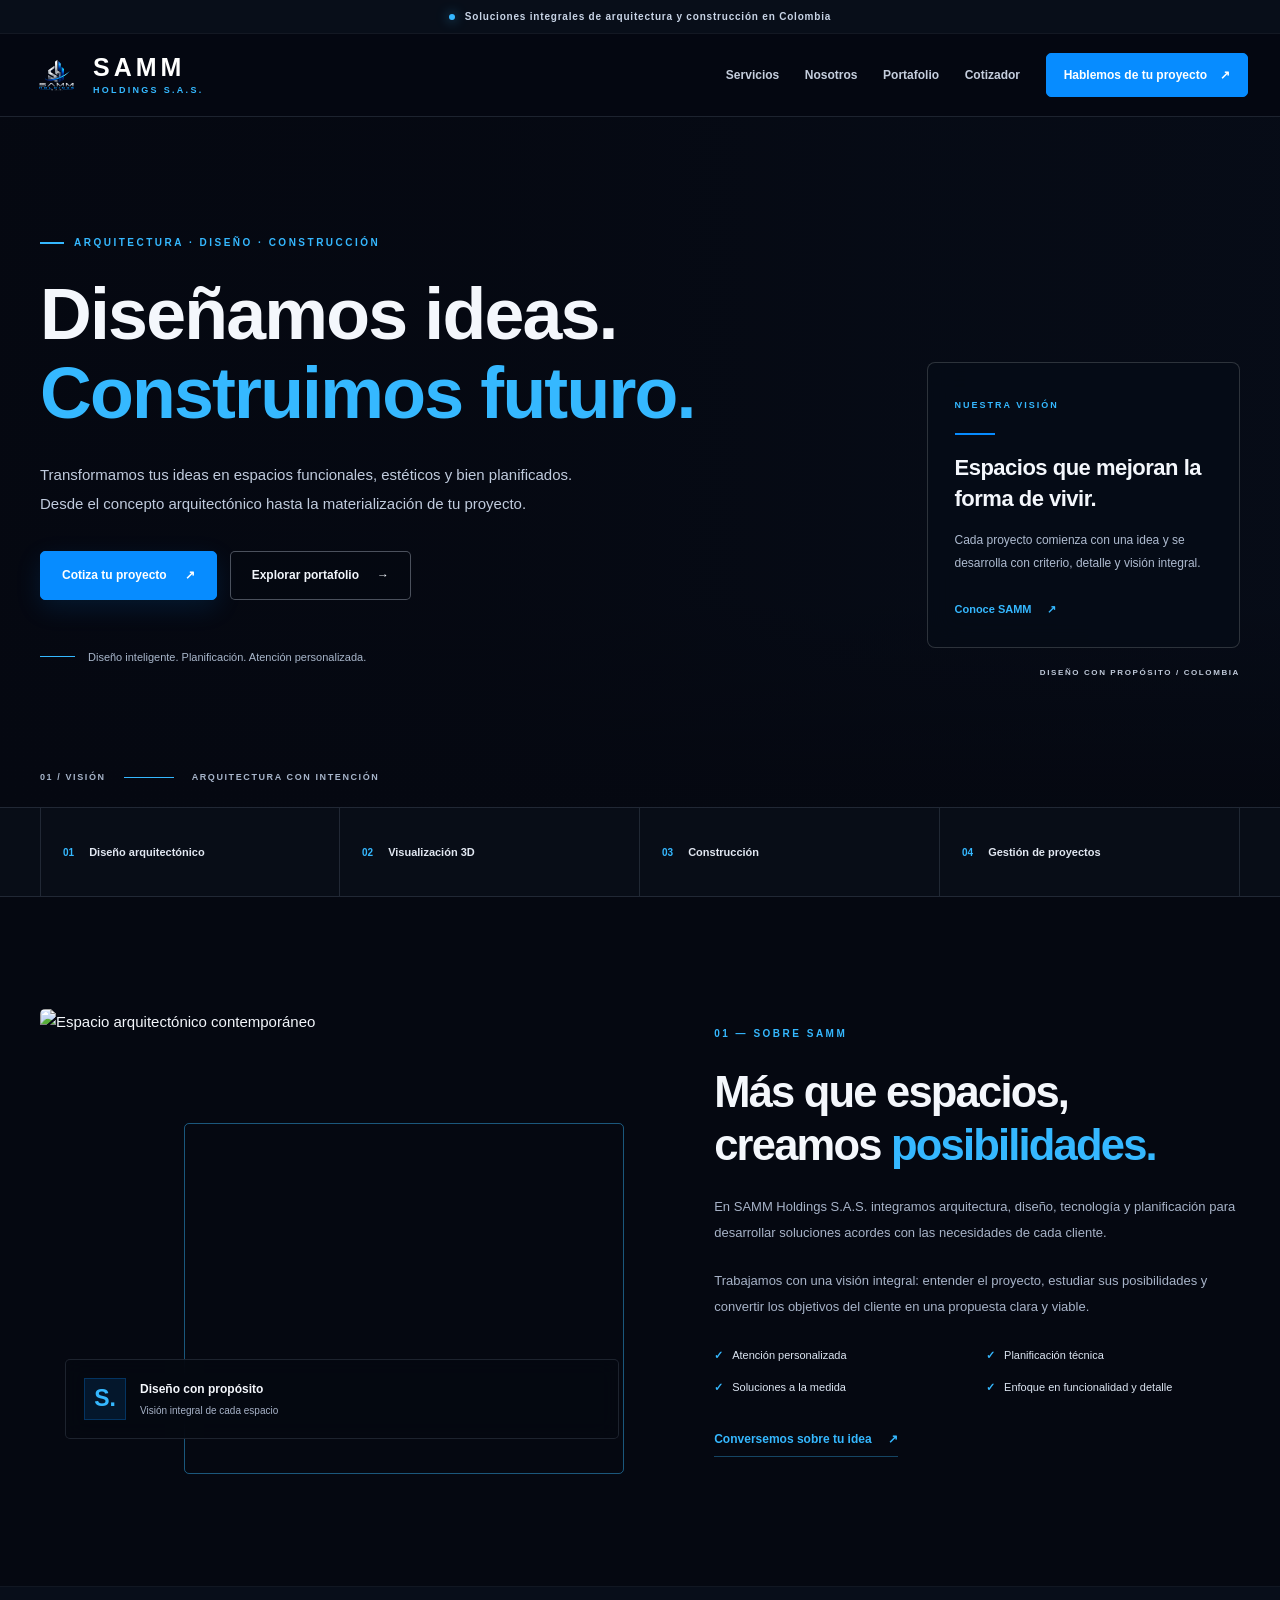
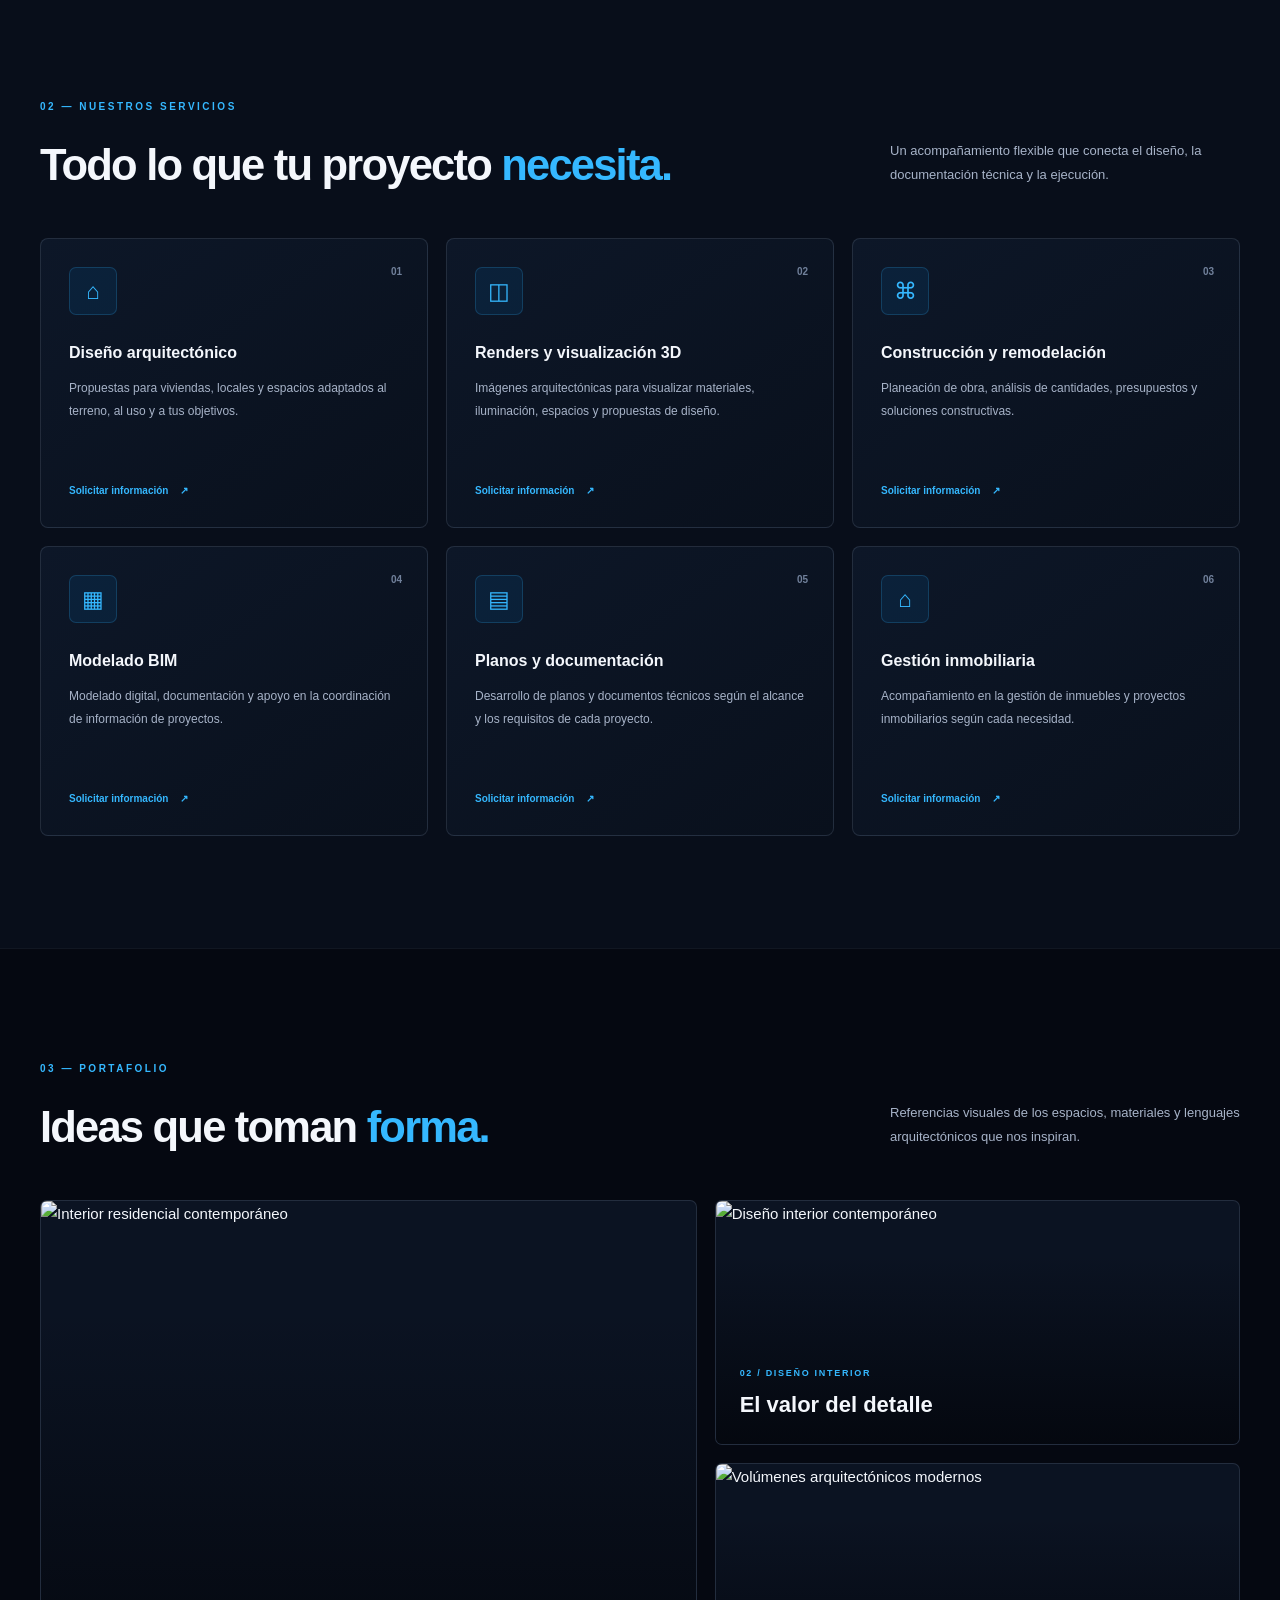
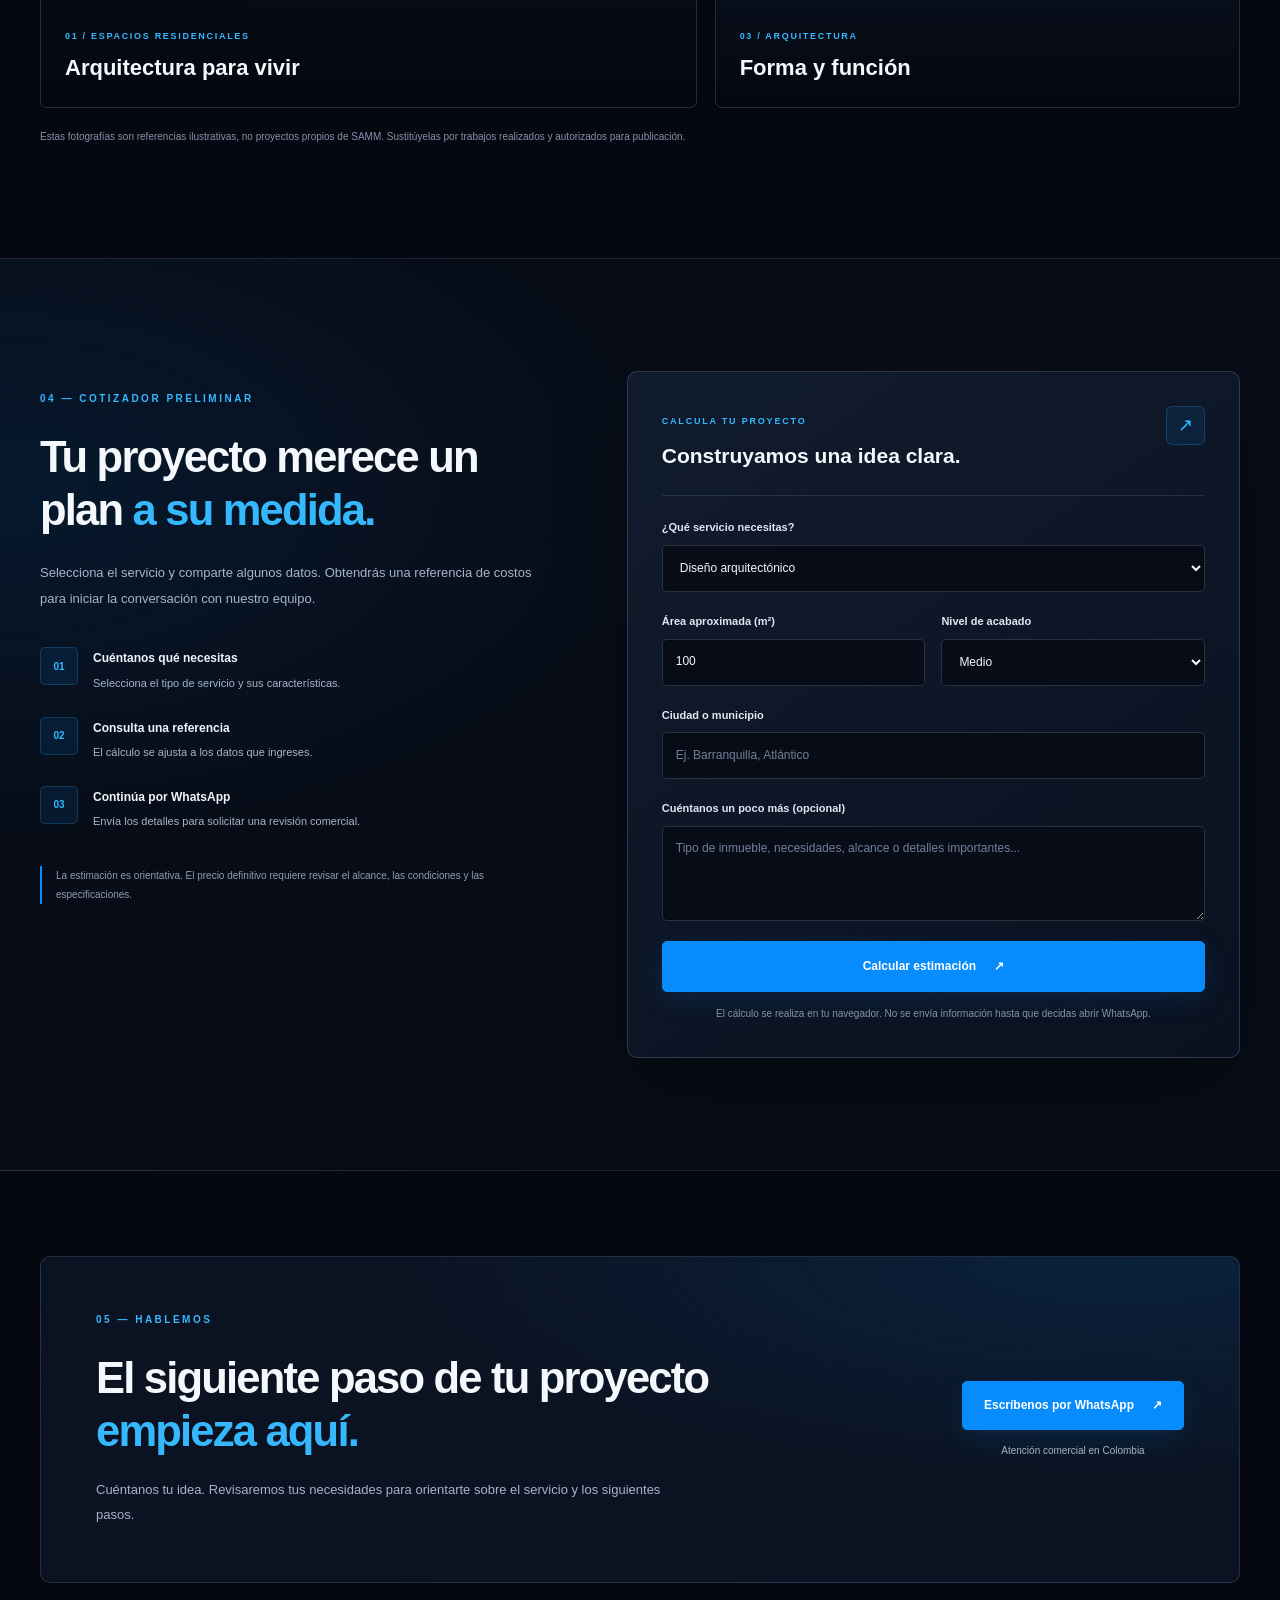
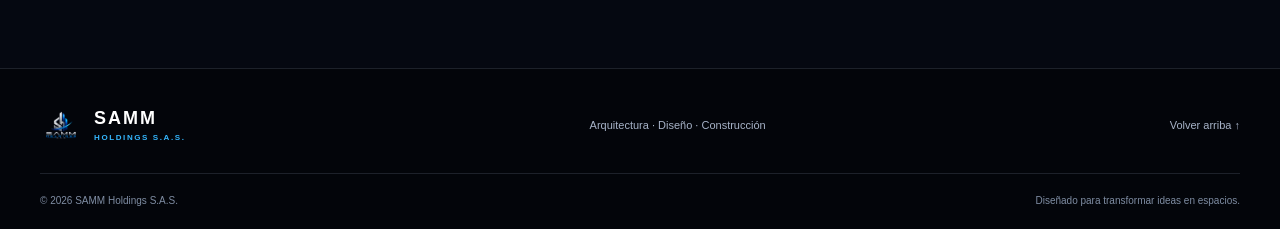
==== commit 1160d02e: "Update index.html" ====
--- a/index.html
+++ b/index.html
@@ -8,6 +8,24 @@
   <meta name="description" content="SAMM Holdings S.A.S. Diseño arquitectónico, construcción, renders 3D, BIM y gestión inmobiliaria en Colombia.">
 
   <title>SAMM Holdings S.A.S. | Arquitectura, Diseño y Construcción</title>
+
+<meta name="robots" content="index, follow">
+<link rel="canonical" href="https://sammholdings.github.io/samm-web/">
+
+<link rel="icon" type="image/png" href="samm-logo.png">
+
+<meta property="og:type" content="website">
+<meta property="og:locale" content="es_CO">
+<meta property="og:site_name" content="SAMM Holdings S.A.S.">
+<meta property="og:title" content="SAMM Holdings S.A.S. | Arquitectura, Construcción y BIM">
+<meta property="og:description" content="Diseño arquitectónico, renders 3D, construcción, modelado BIM y gestión inmobiliaria en Colombia.">
+<meta property="og:url" content="https://sammholdings.github.io/samm-web/">
+<meta property="og:image" content="https://sammholdings.github.io/samm-web/samm-social.png.jpg">
+
+<meta name="twitter:card" content="summary_large_image">
+<meta name="twitter:title" content="SAMM Holdings S.A.S. | Arquitectura, Construcción y BIM">
+<meta name="twitter:description" content="Diseño arquitectónico, renders 3D, construcción, modelado BIM y gestión inmobiliaria en Colombia.">
+<meta name="twitter:image" content="https://sammholdings.github.io/samm-web/samm-social.png.jpg">
 
   <link rel="preconnect" href="https://fonts.googleapis.com">
   <link rel="preconnect" href="https://fonts.gstatic.com" crossorigin>
--- a/style.css
+++ b/style.css
@@ -1,14 +1,16 @@
 
 :root {
   --bg: #050811;
-  --surface: #0b1220;
-  --surface-light: #111b2d;
+  --bg-soft: #080e1a;
+  --surface: #0b1322;
+  --surface-2: #101b2d;
   --text: #f4f7fc;
-  --muted: #a7b2c5;
+  --muted: #a7b3c8;
   --blue: #078cff;
-  --blue-light: #32b5ff;
-  --line: rgba(167, 190, 220, 0.18);
-  --max-width: 1180px;
+  --blue-light: #35b8ff;
+  --line: rgba(174, 194, 222, 0.15);
+  --container: 1200px;
+  --radius: 12px;
 }
 
 * {
@@ -17,22 +19,37 @@
 
 html {
   scroll-behavior: smooth;
-  scroll-padding-top: 100px;
+  scroll-padding-top: 110px;
 }
 
 body {
   margin: 0;
   background: var(--bg);
   color: var(--text);
-  font-family: Arial, Helvetica, sans-serif;
-  line-height: 1.6;
+  font-family: "DM Sans", Arial, sans-serif;
+  font-size: 15px;
+  line-height: 1.7;
+  -webkit-font-smoothing: antialiased;
 }
 
 body,
 button,
 input,
-select {
-  font-family: Arial, Helvetica, sans-serif;
+select,
+textarea {
+  font-family: "DM Sans", Arial, sans-serif;
+}
+
+button,
+input,
+select,
+textarea {
+  font-size: inherit;
+}
+
+button,
+a {
+  -webkit-tap-highlight-color: transparent;
 }
 
 a {
@@ -40,57 +57,76 @@
   text-decoration: none;
 }
 
-button,
-input,
-select {
-  font-size: inherit;
-}
-
-button,
-a,
-input,
-select {
-  -webkit-tap-highlight-color: transparent;
-}
-
 img {
   display: block;
   max-width: 100%;
 }
 
+button,
+input,
+select,
+textarea {
+  outline-color: var(--blue-light);
+}
+
+::selection {
+  color: #fff;
+  background: #087fe0;
+}
+
 .container {
-  width: min(var(--max-width), calc(100% - 48px));
+  width: min(var(--container), calc(100% - 64px));
   margin-inline: auto;
 }
 
 .section {
-  padding: 100px 0;
-}
-
-.eyebrow {
-  margin: 0 0 18px;
-  color: var(--blue-light);
-  font-size: 11px;
-  font-weight: 800;
-  letter-spacing: 3px;
-  text-transform: uppercase;
-}
-
-/* ENCABEZADO */
+  padding-block: 112px;
+}
+
+/* AVISO SUPERIOR */
+
+.announcement {
+  display: flex;
+  align-items: center;
+  justify-content: center;
+  gap: 10px;
+  min-height: 34px;
+  padding: 7px 18px;
+  color: #c8d4e6;
+  background: #080e19;
+  border-bottom: 1px solid rgba(255, 255, 255, 0.045);
+  font-size: 10px;
+  font-weight: 600;
+  letter-spacing: 0.8px;
+  text-align: center;
+}
+
+.announcement-dot {
+  width: 6px;
+  height: 6px;
+  flex: 0 0 6px;
+  background: var(--blue-light);
+  border-radius: 50%;
+  box-shadow: 0 0 12px rgba(53, 184, 255, 0.7);
+}
+
+/* CABECERA */
 
 .header {
   position: sticky;
   top: 0;
   z-index: 1000;
+  background: rgba(5, 8, 17, 0.94);
+  border-bottom: 1px solid var(--line);
+  backdrop-filter: blur(18px);
+}
+
+.header-inner {
   display: flex;
   align-items: center;
   justify-content: space-between;
   gap: 30px;
   min-height: 88px;
-  padding: 12px max(24px, calc((100% - var(--max-width)) / 2));
-  background: rgba(5, 8, 17, 0.94);
-  border-bottom: 1px solid var(--line);
-  backdrop-filter: blur(18px);
 }
 
 .brand {
@@ -101,10 +137,10 @@
 }
 
 .brand-logo {
-  width: 52px;
-  height: 52px;
+  width: 49px;
+  height: 49px;
   object-fit: contain;
-  border-radius: 8px;
+  border-radius: 5px;
 }
 
 .brand-text {
@@ -115,56 +151,61 @@
 
 .brand-name {
   color: #fff;
-  font-size: 24px;
-  font-weight: 900;
-  letter-spacing: 3px;
+  font-family: "Manrope", Arial, sans-serif;
+  font-size: 25px;
+  font-weight: 800;
+  letter-spacing: 4px;
 }
 
 .brand-subtitle {
   margin-top: 5px;
   color: var(--blue-light);
-  font-size: 10px;
+  font-size: 9px;
+  font-weight: 800;
+  letter-spacing: 2.3px;
+}
+
+.nav {
+  display: flex;
+  align-items: center;
+  justify-content: flex-end;
+  gap: 30px;
+}
+
+.nav > a {
+  color: #c5cede;
+  font-size: 12px;
   font-weight: 700;
-  letter-spacing: 2px;
-}
-
-.nav {
-  display: flex;
-  align-items: center;
-  gap: 32px;
-}
-
-.nav a {
-  color: #d8dfec;
-  font-size: 13px;
-  font-weight: 600;
+  white-space: nowrap;
   transition: color 0.2s ease;
 }
 
-.nav a:hover {
+.nav > a:hover {
   color: var(--blue-light);
 }
 
 .nav .nav-cta {
-  padding: 11px 18px;
+  display: inline-flex;
+  align-items: center;
+  justify-content: center;
+  gap: 13px;
+  min-height: 44px;
+  padding: 0 17px;
   color: #fff;
   background: var(--blue);
+  border: 1px solid var(--blue);
   border-radius: 5px;
+  transition: background 0.2s ease, transform 0.2s ease;
 }
 
 .nav .nav-cta:hover {
-  background: var(--blue-light);
-  color: #04101e;
+  color: #fff;
+  background: #20a2ff;
+  transform: translateY(-1px);
 }
 
 .menu-toggle {
   display: none;
-  padding: 7px 12px;
-  color: white;
-  background: transparent;
-  border: 1px solid var(--line);
-  border-radius: 5px;
-  cursor: pointer;
 }
 
 /* PORTADA */
@@ -172,81 +213,121 @@
 .hero {
   position: relative;
   display: flex;
-  align-items: center;
+  flex-direction: column;
   min-height: 690px;
   overflow: hidden;
-  background-color: #0a1425;
+  background: #080f1c;
+}
+
+.hero-background {
+  position: absolute;
+  inset: 0;
   background-image:
     linear-gradient(
       90deg,
       rgba(5, 8, 17, 0.98) 0%,
-      rgba(5, 8, 17, 0.89) 43%,
-      rgba(5, 8, 17, 0.38) 100%
+      rgba(5, 8, 17, 0.91) 38%,
+      rgba(5, 8, 17, 0.62) 70%,
+      rgba(5, 8, 17, 0.48) 100%
     ),
+    linear-gradient(0deg, var(--bg) 0%, transparent 30%),
     url("https://images.unsplash.com/photo-1600607687939-ce8a6c25118c?auto=format&fit=crop&w=2000&q=90");
+  background-position: center;
   background-size: cover;
-  background-position: center;
-}
-
-.hero-overlay {
-  position: absolute;
-  inset: 0;
-  background: linear-gradient(0deg, var(--bg), transparent 24%);
-  pointer-events: none;
-}
-
-.hero-content {
+  transform: scale(1.01);
+}
+
+.hero-layout {
   position: relative;
   z-index: 1;
-  padding-top: 65px;
-  padding-bottom: 100px;
+  display: grid;
+  grid-template-columns: minmax(0, 1.45fr) minmax(240px, 0.55fr);
+  align-items: center;
+  gap: 60px;
+  flex: 1;
+  padding-top: 90px;
+  padding-bottom: 75px;
+}
+
+.hero-content {
+  max-width: 790px;
+}
+
+.eyebrow {
+  display: flex;
+  align-items: center;
+  gap: 10px;
+  margin: 0 0 24px;
+  color: var(--blue-light);
+  font-size: 10px;
+  font-weight: 800;
+  letter-spacing: 2.5px;
+  line-height: 1.6;
+  text-transform: uppercase;
+}
+
+.eyebrow > span {
+  display: inline-block;
+  width: 24px;
+  height: 2px;
+  background: var(--blue-light);
+}
+
+.hero h1,
+.section-heading h2,
+.about-content h2,
+.quote-intro h2,
+.contact-copy h2 {
+  font-family: "Manrope", Arial, sans-serif;
+  font-weight: 800;
+  letter-spacing: -1.8px;
 }
 
 .hero h1 {
-  max-width: 800px;
+  max-width: 790px;
   margin: 0;
-  font-size: clamp(42px, 6vw, 76px);
-  font-weight: 800;
-  line-height: 1.08;
-  letter-spacing: -2.8px;
-}
-
-.hero h1 span,
-.section-heading h2 span,
-.estimator-copy h2 span,
-.contact-panel h2 span {
-  color: var(--blue-light);
-}
-
-.hero-text {
-  max-width: 560px;
-  margin: 25px 0 30px;
-  color: #c2cada;
-  font-size: 16px;
-  line-height: 1.9;
-}
-
-.hero-buttons {
+  font-size: clamp(48px, 5.6vw, 75px);
+  line-height: 1.1;
+}
+
+.hero h1 span {
+  display: block;
+  color: var(--blue-light);
+}
+
+.hero-description {
+  max-width: 570px;
+  margin: 27px 0 32px;
+  color: #c0cbdd;
+  font-size: 15px;
+  line-height: 1.95;
+}
+
+.hero-actions {
   display: flex;
   flex-wrap: wrap;
-  gap: 14px;
+  gap: 13px;
 }
 
 .btn {
   display: inline-flex;
   align-items: center;
   justify-content: center;
-  min-height: 48px;
-  padding: 13px 22px;
+  gap: 18px;
+  min-height: 49px;
+  padding: 13px 21px;
   border: 1px solid transparent;
-  border-radius: 4px;
-  font-size: 13px;
-  font-weight: 800;
+  border-radius: 5px;
+  font-size: 12px;
+  font-weight: 800;
+  line-height: 1.4;
+  text-align: center;
   cursor: pointer;
   transition:
+    background 0.2s ease,
+    border-color 0.2s ease,
     transform 0.2s ease,
-    background 0.2s ease,
-    border-color 0.2s ease;
+    box-shadow 0.2s ease;
 }
 
 .btn:hover {
@@ -256,102 +337,332 @@
 .btn-primary {
   color: #fff;
   background: var(--blue);
-  box-shadow: 0 8px 25px rgba(7, 140, 255, 0.18);
+  border-color: var(--blue);
+  box-shadow: 0 8px 26px rgba(7, 140, 255, 0.13);
 }
 
 .btn-primary:hover {
-  background: #20a0ff;
-}
-
-.btn-outline {
   color: #fff;
-  border-color: rgba(255, 255, 255, 0.35);
-  background: rgba(255, 255, 255, 0.04);
-}
-
-.btn-outline:hover {
+  background: #219eff;
+  border-color: #219eff;
+  box-shadow: 0 10px 30px rgba(7, 140, 255, 0.22);
+}
+
+.btn-ghost {
+  color: #f2f6fc;
+  background: rgba(5, 8, 17, 0.25);
+  border-color: rgba(224, 235, 250, 0.32);
+}
+
+.btn-ghost:hover {
   border-color: var(--blue-light);
+  background: rgba(7, 140, 255, 0.09);
+}
+
+.hero-proof {
+  display: flex;
+  align-items: center;
+  gap: 13px;
+  margin-top: 48px;
+}
+
+.proof-line {
+  width: 35px;
+  height: 1px;
+  flex-shrink: 0;
+  background: var(--blue-light);
+}
+
+.hero-proof p {
+  margin: 0;
+  color: #a9b7cb;
+  font-size: 11px;
+}
+
+.hero-side {
+  align-self: end;
+  margin-bottom: 15px;
+}
+
+.hero-side-card {
+  padding: 27px;
+  background: rgba(6, 12, 23, 0.76);
+  border: 1px solid rgba(255, 255, 255, 0.16);
+  border-radius: 8px;
+  backdrop-filter: blur(14px);
+}
+
+.side-label {
+  color: var(--blue-light);
+  font-size: 9px;
+  font-weight: 800;
+  letter-spacing: 2px;
+}
+
+.side-line {
+  width: 40px;
+  height: 2px;
+  margin: 18px 0;
+  background: var(--blue);
+}
+
+.hero-side-card h2 {
+  margin: 0;
+  font-family: "Manrope", Arial, sans-serif;
+  font-size: 22px;
+  line-height: 1.4;
+  letter-spacing: -0.5px;
+}
+
+.hero-side-card p {
+  margin: 14px 0 20px;
+  color: #aebbd0;
+  font-size: 12px;
+  line-height: 1.9;
+}
+
+.hero-side-card > a {
+  display: inline-flex;
+  gap: 15px;
+  color: var(--blue-light);
+  font-size: 11px;
+  font-weight: 800;
+}
+
+.hero-coordinate {
+  margin-top: 18px;
+  color: #c0cada;
+  font-size: 8px;
+  font-weight: 700;
+  letter-spacing: 1.6px;
+  text-align: right;
+}
+
+.hero-bottom {
+  position: relative;
+  z-index: 1;
+  display: flex;
+  align-items: center;
+  gap: 18px;
+  padding-bottom: 22px;
+  color: #a7b5ca;
+  font-size: 9px;
+  font-weight: 700;
+  letter-spacing: 1.6px;
+}
+
+.hero-bottom-line {
+  width: 50px;
+  height: 1px;
+  background: var(--blue-light);
+}
+
+/* FRANJA DE CAPACIDADES */
+
+.capabilities {
+  background: #080d17;
+  border-top: 1px solid var(--line);
+  border-bottom: 1px solid var(--line);
+}
+
+.capabilities-grid {
+  display: grid;
+  grid-template-columns: repeat(4, 1fr);
+}
+
+.capabilities-grid > div {
+  display: flex;
+  align-items: center;
+  gap: 15px;
+  min-height: 88px;
+  padding: 15px 22px;
+  border-right: 1px solid var(--line);
+}
+
+.capabilities-grid > div:first-child {
+  border-left: 1px solid var(--line);
+}
+
+.capabilities-grid > div > span {
+  color: var(--blue-light);
+  font-size: 10px;
+  font-weight: 800;
+}
+
+.capabilities-grid p {
+  margin: 0;
+  color: #e1e7f1;
+  font-size: 11px;
+  font-weight: 700;
+}
+
+/* SOBRE NOSOTROS */
+
+.about {
+  background: var(--bg);
+}
+
+.about-grid {
+  display: grid;
+  grid-template-columns: 1fr 0.9fr;
+  align-items: center;
+  gap: 90px;
+}
+
+.about-visual {
+  position: relative;
+  min-width: 0;
+  padding: 0 25px 25px 0;
+}
+
+.about-visual::after {
+  position: absolute;
+  z-index: 0;
+  right: 0;
+  bottom: 0;
+  width: 75%;
+  height: 75%;
+  content: "";
+  border: 1px solid rgba(53, 184, 255, 0.45);
+  border-radius: 5px;
+}
+
+.about-visual > img {
+  position: relative;
+  z-index: 1;
+  width: 100%;
+  height: 440px;
+  object-fit: cover;
+  border-radius: 5px;
+}
+
+.about-image-caption {
+  position: absolute;
+  right: 5px;
+  bottom: 35px;
+  left: 25px;
+  z-index: 2;
+  display: flex;
+  align-items: center;
+  gap: 14px;
+  padding: 18px;
+  background: rgba(5, 8, 17, 0.88);
+  border: 1px solid var(--line);
+  border-radius: 5px;
+  backdrop-filter: blur(10px);
+}
+
+.caption-mark {
+  display: grid;
+  width: 42px;
+  height: 42px;
+  flex-shrink: 0;
+  place-items: center;
+  color: var(--blue-light);
   background: rgba(7, 140, 255, 0.12);
-}
-
-.hero-stats {
-  display: flex;
-  flex-wrap: wrap;
-  gap: 45px;
-  margin-top: 65px;
-  padding-top: 25px;
-  border-top: 1px solid var(--line);
-}
-
-.hero-stats div {
+  border: 1px solid rgba(7, 140, 255, 0.25);
+  font-family: "Manrope", sans-serif;
+  font-size: 23px;
+  font-weight: 800;
+}
+
+.about-image-caption div {
   display: flex;
   flex-direction: column;
   gap: 3px;
 }
 
-.hero-stats strong {
-  color: #fff;
-  font-size: 15px;
-}
-
-.hero-stats span {
+.about-image-caption strong {
+  font-size: 12px;
+}
+
+.about-image-caption div span {
   color: var(--muted);
+  font-size: 10px;
+}
+
+.about-content h2,
+.quote-intro h2,
+.contact-copy h2,
+.section-heading h2 {
+  margin: 0;
+  font-size: clamp(32px, 3.4vw, 45px);
+  line-height: 1.22;
+}
+
+.about-content h2 span,
+.section-heading h2 span,
+.quote-intro h2 span,
+.contact-copy h2 span {
+  color: var(--blue-light);
+}
+
+.about-content > p:not(.eyebrow) {
+  margin: 22px 0 0;
+  color: var(--muted);
+  font-size: 13px;
+  line-height: 2;
+}
+
+.about-points {
+  display: grid;
+  grid-template-columns: 1fr 1fr;
+  gap: 15px 18px;
+  margin-top: 27px;
+}
+
+.about-points > div {
+  display: flex;
+  align-items: flex-start;
+  gap: 9px;
+  color: #dce5f2;
+  font-size: 11px;
+  line-height: 1.6;
+}
+
+.about-points > div > span {
+  color: var(--blue-light);
+  font-weight: 900;
+}
+
+.text-link {
+  display: inline-flex;
+  align-items: center;
+  gap: 16px;
+  margin-top: 32px;
+  padding-bottom: 7px;
+  color: var(--blue-light);
+  border-bottom: 1px solid rgba(53, 184, 255, 0.35);
   font-size: 12px;
-}
-
-.hero-label {
-  position: absolute;
-  right: 24px;
-  bottom: 30px;
-  z-index: 2;
-  display: flex;
-  align-items: center;
-  gap: 9px;
-  color: #d9e4f3;
-  font-size: 9px;
-  font-weight: 700;
-  letter-spacing: 1.5px;
-}
-
-.status-dot {
-  width: 7px;
-  height: 7px;
-  background: var(--blue-light);
-  border-radius: 50%;
-  box-shadow: 0 0 12px var(--blue-light);
-}
-
-/* TITULARES DE SECCIÓN */
+  font-weight: 800;
+}
+
+/* SERVICIOS */
+
+.services {
+  background: var(--bg-soft);
+  border-top: 1px solid rgba(255, 255, 255, 0.035);
+  border-bottom: 1px solid rgba(255, 255, 255, 0.035);
+}
 
 .section-heading {
   display: flex;
   align-items: end;
   justify-content: space-between;
-  gap: 35px;
-  margin-bottom: 45px;
-}
-
-.section-heading h2,
-.estimator-copy h2,
-.contact-panel h2 {
-  max-width: 720px;
-  margin: 0;
-  font-size: clamp(30px, 4vw, 46px);
-  line-height: 1.2;
-  letter-spacing: -1.5px;
-}
-
-.section-intro {
-  max-width: 380px;
+  gap: 45px;
+  margin-bottom: 46px;
+}
+
+.section-heading h2 {
+  max-width: 660px;
+}
+
+.section-heading > p {
+  max-width: 350px;
   margin: 0 0 4px;
   color: var(--muted);
-  font-size: 14px;
-}
-
-/* SERVICIOS */
-
-.services {
-  background: var(--bg);
+  font-size: 13px;
+  line-height: 1.9;
 }
 
 .service-grid {
@@ -362,392 +673,615 @@
 
 .service-card {
   position: relative;
-  min-height: 260px;
-  padding: 30px;
+  display: flex;
+  min-height: 290px;
+  flex-direction: column;
+  align-items: flex-start;
+  padding: 28px;
+  overflow: hidden;
+  background: linear-gradient(145deg, #0d1728, #09101c);
+  border: 1px solid var(--line);
+  border-radius: 8px;
+  transition: border-color 0.25s ease, transform 0.25s ease;
+}
+
+.service-card::before {
+  position: absolute;
+  top: 0;
+  left: 0;
+  width: 0;
+  height: 2px;
+  content: "";
+  background: var(--blue-light);
+  transition: width 0.3s ease;
+}
+
+.service-card:hover {
+  transform: translateY(-5px);
+  border-color: rgba(53, 184, 255, 0.35);
+}
+
+.service-card:hover::before {
+  width: 100%;
+}
+
+.service-index {
+  position: absolute;
+  top: 24px;
+  right: 25px;
+  color: #71819b;
+  font-size: 10px;
+  font-weight: 800;
+}
+
+.service-icon {
+  display: grid;
+  width: 48px;
+  height: 48px;
+  margin-bottom: 26px;
+  place-items: center;
+  color: var(--blue-light);
+  background: rgba(7, 140, 255, 0.09);
+  border: 1px solid rgba(53, 184, 255, 0.2);
+  border-radius: 7px;
+  font-size: 23px;
+}
+
+.service-card h3 {
+  margin: 0;
+  font-family: "Manrope", sans-serif;
+  font-size: 16px;
+  font-weight: 800;
+  line-height: 1.5;
+}
+
+.service-card p {
+  margin: 12px 0 24px;
+  color: var(--muted);
+  font-size: 12px;
+  line-height: 1.9;
+}
+
+.service-card > a {
+  display: inline-flex;
+  align-items: center;
+  gap: 12px;
+  margin-top: auto;
+  color: var(--blue-light);
+  font-size: 10px;
+  font-weight: 800;
+}
+
+/* PORTAFOLIO */
+
+.portfolio {
+  background: var(--bg);
+}
+
+.portfolio-grid {
+  display: grid;
+  grid-template-columns: 1.25fr 1fr;
+  grid-template-rows: repeat(2, minmax(245px, 1fr));
+  gap: 18px;
+}
+
+.project-card {
+  position: relative;
+  min-width: 0;
+  min-height: 245px;
   overflow: hidden;
   background: var(--surface);
   border: 1px solid var(--line);
-  border-radius: 8px;
-  transition:
-    transform 0.25s ease,
-    border-color 0.25s ease,
-    background 0.25s ease;
-}
-
-.service-card:hover {
-  transform: translateY(-5px);
-  background: var(--surface-light);
-  border-color: rgba(50, 181, 255, 0.5);
-}
-
-.service-number {
-  position: absolute;
-  top: 22px;
-  right: 24px;
-  color: rgba(167, 190, 220, 0.35);
-  font-size: 12px;
-  font-weight: 800;
-}
-
-.service-icon {
-  display: grid;
-  width: 46px;
-  height: 46px;
-  margin-bottom: 24px;
-  place-items: center;
-  color: var(--blue-light);
-  background: rgba(7, 140, 255, 0.1);
-  border: 1px solid rgba(7, 140, 255, 0.25);
   border-radius: 7px;
-  font-size: 25px;
-}
-
-.service-card h3 {
-  margin: 0 0 12px;
-  font-size: 18px;
-}
-
-.service-card p {
-  margin: 0 0 22px;
-  color: var(--muted);
-  font-size: 13px;
-  line-height: 1.8;
-}
-
-.service-card > a {
-  color: var(--blue-light);
-  font-size: 12px;
-  font-weight: 800;
-}
-
-/* PORTAFOLIO */
-
-.portfolio {
-  background: #080d18;
-}
-
-.portfolio-grid {
-  display: grid;
-  grid-template-columns: 1.35fr 1fr;
-  gap: 18px;
-}
-
-.project-card {
-  position: relative;
-  min-height: 300px;
-  overflow: hidden;
-  background: var(--surface);
-  border: 1px solid var(--line);
-  border-radius: 8px;
-}
-
-.project-large {
+  isolation: isolate;
+}
+
+.project-featured {
   grid-row: span 2;
-  min-height: 620px;
-}
-
-.project-card::after {
+}
+
+.project-card > img {
   position: absolute;
   inset: 0;
-  content: "";
-  background: linear-gradient(
-    0deg,
-    rgba(5, 8, 17, 0.95) 0%,
-    rgba(5, 8, 17, 0.05) 75%
-  );
-}
-
-.project-card img {
-  position: absolute;
-  inset: 0;
+  z-index: -2;
   width: 100%;
   height: 100%;
   object-fit: cover;
-  transition: transform 0.6s ease;
-}
-
-.project-card:hover img {
+  transition: transform 0.55s ease;
+}
+
+.project-card:hover > img {
   transform: scale(1.045);
+}
+
+.project-overlay {
+  position: absolute;
+  inset: 0;
+  z-index: -1;
+  background: linear-gradient(0deg, rgba(4, 7, 14, 0.94), transparent 78%);
 }
 
 .project-info {
   position: absolute;
-  right: 25px;
-  bottom: 24px;
-  left: 25px;
-  z-index: 1;
-}
-
-.project-info span {
-  color: var(--blue-light);
+  right: 24px;
+  bottom: 23px;
+  left: 24px;
+}
+
+.project-info > span {
+  color: var(--blue-light);
+  font-size: 9px;
+  font-weight: 800;
+  letter-spacing: 1.7px;
+}
+
+.project-info h3 {
+  margin: 7px 0 0;
+  font-family: "Manrope", sans-serif;
+  font-size: 22px;
+  line-height: 1.4;
+}
+
+.portfolio-disclaimer {
+  margin: 20px 0 0;
+  color: #8492a9;
   font-size: 10px;
-  font-weight: 800;
-  letter-spacing: 2px;
-}
-
-.project-info h3 {
-  margin: 8px 0 0;
-  font-size: 23px;
-}
-
-.portfolio-note {
-  margin: 18px 0 0;
-  color: var(--muted);
-  font-size: 11px;
+  line-height: 1.8;
 }
 
 /* COTIZADOR */
 
-.estimator {
+.quote-section {
   background:
-    radial-gradient(
-      circle at 0% 20%,
-      rgba(7, 140, 255, 0.1),
-      transparent 40%
-    ),
-    var(--bg);
-}
-
-.estimator-grid {
+    radial-gradient(ellipse at 0% 25%, rgba(7, 140, 255, 0.1), transparent 38%),
+    #070c16;
+  border-top: 1px solid var(--line);
+  border-bottom: 1px solid var(--line);
+}
+
+.quote-layout {
   display: grid;
-  grid-template-columns: 1fr 0.8fr;
-  align-items: center;
-  gap: 75px;
-}
-
-.estimator-copy > p:not(.eyebrow, .disclaimer) {
-  max-width: 490px;
-  margin: 24px 0;
-  color: var(--muted);
-  font-size: 15px;
-  line-height: 1.9;
-}
-
-.benefit-list {
-  display: grid;
-  gap: 12px;
-  margin: 28px 0;
-  padding: 0;
-  list-style: none;
-  color: #dce5f2;
-  font-size: 13px;
-}
-
-.benefit-list li::first-letter {
-  color: var(--blue-light);
-}
-
-.disclaimer {
-  max-width: 480px;
-  margin-top: 28px;
-  color: #8492a9;
-  font-size: 11px;
-  line-height: 1.8;
-}
-
-.quote-form {
-  padding: 35px;
-  background: var(--surface);
-  border: 1px solid var(--line);
-  border-radius: 10px;
-  box-shadow: 0 25px 80px rgba(0, 0, 0, 0.22);
-}
-
-.quote-form h3 {
-  margin: 0;
-  font-size: 24px;
-}
-
-.form-intro {
-  margin: 8px 0 25px;
+  grid-template-columns: minmax(0, 0.9fr) minmax(0, 1.1fr);
+  align-items: start;
+  gap: 85px;
+}
+
+.quote-intro {
+  padding-top: 20px;
+}
+
+.quote-intro > p:not(.eyebrow, .quote-small-note) {
+  margin: 23px 0 35px;
   color: var(--muted);
   font-size: 13px;
-}
-
-.quote-form label {
+  line-height: 2;
+}
+
+.quote-feature {
+  display: flex;
+  align-items: flex-start;
+  gap: 15px;
+  margin-top: 23px;
+}
+
+.quote-feature-icon {
+  display: grid;
+  width: 38px;
+  height: 38px;
+  flex: 0 0 38px;
+  place-items: center;
+  color: var(--blue-light);
+  background: rgba(7, 140, 255, 0.1);
+  border: 1px solid rgba(53, 184, 255, 0.2);
+  border-radius: 5px;
+  font-size: 10px;
+  font-weight: 800;
+}
+
+.quote-feature strong {
   display: block;
-  margin: 18px 0 8px;
-  color: #dce5f2;
+  margin: 1px 0 5px;
+  color: #f0f5fc;
   font-size: 12px;
-  font-weight: 700;
-}
-
-.quote-form input,
-.quote-form select {
-  width: 100%;
-  min-height: 48px;
-  padding: 12px 14px;
-  color: var(--text);
-  background: #070c16;
-  border: 1px solid var(--line);
-  border-radius: 5px;
-  outline: none;
-}
-
-.quote-form input:focus,
-.quote-form select:focus {
-  border-color: var(--blue);
-  box-shadow: 0 0 0 3px rgba(7, 140, 255, 0.12);
-}
-
-.quote-form select option {
-  background: var(--surface);
-}
-
-.quote-button {
-  width: 100%;
-  margin-top: 24px;
-}
-
-.quote-result {
-  display: none;
-  margin-top: 20px;
-  padding: 18px;
-  background: rgba(7, 140, 255, 0.08);
-  border: 1px solid rgba(50, 181, 255, 0.35);
-  border-radius: 5px;
-}
-
-.quote-result.visible {
-  display: block;
-}
-
-.quote-result strong {
-  display: block;
-  margin-bottom: 5px;
-  color: var(--blue-light);
-  font-size: 20px;
-}
-
-.quote-result p {
-  margin: 8px 0 0;
-  color: var(--muted);
-  font-size: 12px;
-}
-
-/* CONTACTO */
-
-.contact {
-  padding-top: 35px;
-}
-
-.contact-panel {
-  display: flex;
-  align-items: center;
-  justify-content: space-between;
-  gap: 40px;
-  padding: 55px;
-  background:
-    linear-gradient(120deg, rgba(7, 140, 255, 0.14), transparent 65%),
-    var(--surface);
-  border: 1px solid var(--line);
-  border-radius: 10px;
-}
-
-.contact-panel > div:first-child {
-  max-width: 650px;
-}
-
-.contact-panel p:not(.eyebrow) {
-  max-width: 560px;
-  color: var(--muted);
-  font-size: 14px;
-  line-height: 1.8;
-}
-
-.contact-actions {
-  display: flex;
-  flex-shrink: 0;
-  flex-direction: column;
-  align-items: center;
-  gap: 12px;
-}
-
-.contact-actions > span {
-  color: var(--muted);
-  font-size: 10px;
-}
-
-/* PIE DE PÁGINA */
-
-.footer {
-  padding: 30px 0;
-  background: #03050a;
-  border-top: 1px solid var(--line);
-}
-
-.footer-inner {
-  display: flex;
-  align-items: center;
-  justify-content: space-between;
-  gap: 20px;
-}
-
-.footer-brand {
-  color: white;
-  font-size: 18px;
-  font-weight: 900;
-  letter-spacing: 2px;
-}
-
-.footer-brand span {
-  display: block;
-  margin-top: 3px;
-  color: var(--blue-light);
-  font-size: 9px;
-  letter-spacing: 2px;
-}
-
-.footer-inner p {
+}
+
+.quote-feature p {
   margin: 0;
   color: var(--muted);
   font-size: 11px;
+  line-height: 1.8;
+}
+
+.quote-small-note {
+  margin-top: 34px;
+  padding-left: 14px;
+  color: #8f9cb1;
+  border-left: 2px solid var(--blue);
+  font-size: 10px;
+  line-height: 1.9;
+}
+
+.quote-panel {
+  min-width: 0;
+  padding: 34px;
+  background: linear-gradient(145deg, #101b2d, #0a1220);
+  border: 1px solid rgba(174, 194, 222, 0.2);
+  border-radius: 10px;
+  box-shadow: 0 30px 80px rgba(0, 0, 0, 0.22);
+}
+
+.quote-panel-header {
+  display: flex;
+  align-items: flex-start;
+  justify-content: space-between;
+  gap: 15px;
+  padding-bottom: 24px;
+  border-bottom: 1px solid var(--line);
+}
+
+.quote-kicker {
+  color: var(--blue-light);
+  font-size: 9px;
+  font-weight: 800;
+  letter-spacing: 1.8px;
+}
+
+.quote-panel-header h3 {
+  margin: 8px 0 0;
+  font-family: "Manrope", sans-serif;
+  font-size: 21px;
+  line-height: 1.5;
+}
+
+.quote-symbol {
+  display: grid;
+  width: 39px;
+  height: 39px;
+  flex: 0 0 39px;
+  place-items: center;
+  color: var(--blue-light);
+  background: rgba(7, 140, 255, 0.1);
+  border: 1px solid rgba(53, 184, 255, 0.2);
+  border-radius: 6px;
+  font-size: 18px;
+}
+
+.quote-form {
+  padding-top: 22px;
+}
+
+.form-field {
+  min-width: 0;
+  margin-bottom: 20px;
+}
+
+.form-row {
+  display: grid;
+  grid-template-columns: 1fr 1fr;
+  gap: 16px;
+}
+
+.form-field label {
+  display: block;
+  margin-bottom: 8px;
+  color: #e0e7f2;
+  font-size: 11px;
+  font-weight: 700;
+}
+
+.form-field input,
+.form-field select,
+.form-field textarea {
+  display: block;
+  width: 100%;
+  min-width: 0;
+  min-height: 47px;
+  padding: 12px 13px;
+  color: var(--text);
+  background: #070c16;
+  border: 1px solid rgba(174, 194, 222, 0.2);
+  border-radius: 5px;
+  font-size: 12px;
+  line-height: 1.6;
+  transition: border-color 0.2s ease, box-shadow 0.2s ease;
+}
+
+.form-field textarea {
+  min-height: 95px;
+  resize: vertical;
+}
+
+.form-field input::placeholder,
+.form-field textarea::placeholder {
+  color: #718099;
+}
+
+.form-field input:focus,
+.form-field select:focus,
+.form-field textarea:focus {
+  border-color: var(--blue-light);
+  box-shadow: 0 0 0 3px rgba(7, 140, 255, 0.1);
+  outline: none;
+}
+
+.form-field select option {
+  color: #fff;
+  background: #0b1322;
+}
+
+.quote-submit {
+  width: 100%;
+  min-height: 51px;
+}
+
+.form-privacy {
+  margin: 13px 0 0;
+  color: #8593a9;
+  font-size: 10px;
+  line-height: 1.8;
+  text-align: center;
+}
+
+.quote-result {
+  display: none;
+  margin-top: 24px;
+  padding: 23px;
+  background: rgba(7, 140, 255, 0.07);
+  border: 1px solid rgba(53, 184, 255, 0.28);
+  border-radius: 7px;
+  overflow-wrap: anywhere;
+}
+
+.quote-result.visible {
+  display: block;
+  animation: result-in 0.3s ease both;
+}
+
+.quote-result .result-label {
+  color: var(--blue-light);
+  font-size: 9px;
+  font-weight: 800;
+  letter-spacing: 1.7px;
+}
+
+.quote-result .result-price {
+  display: block;
+  margin: 8px 0 5px;
+  color: #fff;
+  font-family: "Manrope", sans-serif;
+  font-size: clamp(24px, 3vw, 34px);
+  font-weight: 800;
+  line-height: 1.3;
+}
+
+.quote-result .result-description {
+  margin: 8px 0 0;
+  color: #bac7da;
+  font-size: 11px;
+  line-height: 1.8;
+}
+
+.quote-result .result-breakdown {
+  margin-top: 18px;
+  padding-top: 14px;
+  border-top: 1px solid var(--line);
+}
+
+.quote-result .result-row {
+  display: flex;
+  justify-content: space-between;
+  gap: 16px;
+  padding: 5px 0;
+  color: #b6c3d7;
+  font-size: 11px;
+}
+
+.quote-result .result-row strong {
+  color: #fff;
+  text-align: right;
+}
+
+.quote-result .result-note {
+  margin-top: 15px;
+  color: #8e9db3;
+  font-size: 10px;
+  line-height: 1.8;
+}
+
+.quote-result .result-whatsapp {
+  display: flex;
+  width: 100%;
+  margin-top: 20px;
+}
+
+/* CONTACTO */
+
+.contact {
+  padding-top: 85px;
+  padding-bottom: 85px;
+  background: var(--bg);
+}
+
+.contact-card {
+  display: flex;
+  align-items: center;
+  justify-content: space-between;
+  gap: 45px;
+  padding: 55px;
+  background:
+    radial-gradient(ellipse at 90% 0%, rgba(7, 140, 255, 0.12), transparent 48%),
+    #0b1322;
+  border: 1px solid var(--line);
+  border-radius: 10px;
+}
+
+.contact-copy {
+  max-width: 680px;
+}
+
+.contact-copy > p:not(.eyebrow) {
+  max-width: 580px;
+  margin: 20px 0 0;
+  color: var(--muted);
+  font-size: 13px;
+  line-height: 1.9;
+}
+
+.contact-action {
+  display: flex;
+  flex-shrink: 0;
+  flex-direction: column;
+  align-items: center;
+  gap: 12px;
+}
+
+.contact-action > span {
+  color: var(--muted);
+  font-size: 10px;
+}
+
+/* PIE DE PÁGINA */
+
+.footer {
+  padding: 35px 0 20px;
+  background: #03050a;
+  border-top: 1px solid var(--line);
+}
+
+.footer-main {
+  display: flex;
+  align-items: center;
+  justify-content: space-between;
+  gap: 24px;
+  padding-bottom: 27px;
+}
+
+.footer-brand {
+  display: flex;
+  align-items: center;
+  gap: 11px;
+}
+
+.footer-brand img {
+  width: 39px;
+  height: 39px;
+  object-fit: contain;
+}
+
+.footer-brand > span {
+  display: flex;
+  flex-direction: column;
+  line-height: 1.2;
+}
+
+.footer-brand strong {
+  color: white;
+  font-family: "Manrope", sans-serif;
+  font-size: 19px;
+  letter-spacing: 2px;
+}
+
+.footer-brand small {
+  margin-top: 4px;
+  color: var(--blue-light);
+  font-size: 8px;
+  font-weight: 800;
+  letter-spacing: 1.6px;
+}
+
+.footer-main > p,
+.back-top {
+  color: var(--muted);
+  font-size: 11px;
+}
+
+.back-top:hover {
+  color: var(--blue-light);
+}
+
+.footer-bottom {
+  display: flex;
+  justify-content: space-between;
+  gap: 20px;
+  padding-top: 18px;
+  color: #7f8da3;
+  border-top: 1px solid var(--line);
+  font-size: 10px;
+}
+
+/* ANIMACIONES */
+
+@keyframes result-in {
+  from {
+    opacity: 0;
+    transform: translateY(8px);
+  }
+  to {
+    opacity: 1;
+    transform: translateY(0);
+  }
 }
 
 /* TABLETAS */
 
-@media (max-width: 900px) {
-  .header {
-    padding-inline: 24px;
+@media (max-width: 1050px) {
+  .container {
+    width: calc(100% - 48px);
   }
 
   .nav {
-    gap: 18px;
-  }
-
-  .service-grid {
-    grid-template-columns: repeat(2, minmax(0, 1fr));
-  }
-
-  .estimator-grid {
-    grid-template-columns: 1fr 1fr;
-    gap: 35px;
-  }
-
-  .contact-panel {
-    align-items: flex-start;
-    flex-direction: column;
-  }
-
-  .contact-actions {
-    align-items: flex-start;
-  }
-}
-
-/* CELULARES */
-
-@media (max-width: 650px) {
+    gap: 17px;
+  }
+
+  .nav > a {
+    font-size: 11px;
+  }
+
+  .nav .nav-cta {
+    gap: 8px;
+    padding-inline: 12px;
+  }
+
+  .hero-layout {
+    gap: 30px;
+  }
+
+  .hero-side-card {
+    padding: 22px;
+  }
+
+  .about-grid {
+    gap: 50px;
+  }
+
+  .quote-layout {
+    gap: 45px;
+  }
+
+  .contact-card {
+    padding: 40px;
+  }
+}
+
+/* MÓVILES Y MENÚ RESPONSIVE */
+
+@media (max-width: 760px) {
   .container {
     width: calc(100% - 36px);
   }
 
   .section {
-    padding: 70px 0;
-  }
-
-  .header {
-    min-height: 74px;
-    padding: 10px 18px;
+    padding-block: 75px;
+  }
+
+  .announcement {
+    min-height: 32px;
+    font-size: 9px;
+    letter-spacing: 0.2px;
+  }
+
+  .header-inner {
+    min-height: 73px;
   }
 
   .brand {
@@ -755,21 +1289,48 @@
   }
 
   .brand-logo {
-    width: 43px;
-    height: 43px;
+    width: 41px;
+    height: 41px;
   }
 
   .brand-name {
-    font-size: 21px;
+    font-size: 22px;
   }
 
   .brand-subtitle {
     font-size: 8px;
-    letter-spacing: 1.5px;
+    letter-spacing: 1.7px;
   }
 
   .menu-toggle {
+    display: flex;
+    width: 43px;
+    height: 42px;
+    flex-direction: column;
+    align-items: center;
+    justify-content: center;
+    gap: 6px;
+    padding: 10px;
+    background: #0b1322;
+    border: 1px solid var(--line);
+    border-radius: 5px;
+    cursor: pointer;
+  }
+
+  .menu-toggle span {
     display: block;
+    width: 18px;
+    height: 2px;
+    background: #fff;
+    transition: transform 0.2s ease;
+  }
+
+  .menu-toggle[aria-expanded="true"] span:first-child {
+    transform: translateY(4px) rotate(45deg);
+  }
+
+  .menu-toggle[aria-expanded="true"] span:last-child {
+    transform: translateY(-4px) rotate(-45deg);
   }
 
   .nav {
@@ -781,60 +1342,141 @@
     align-items: stretch;
     flex-direction: column;
     gap: 0;
-    padding: 10px 18px 18px;
+    padding: 12px 18px 20px;
     background: #070c16;
     border-bottom: 1px solid var(--line);
+    box-shadow: 0 20px 35px rgba(0, 0, 0, 0.28);
   }
 
   .nav.open {
     display: flex;
   }
 
-  .nav a {
-    padding: 13px 8px;
+  .nav > a {
+    padding: 13px 7px;
+    font-size: 13px;
   }
 
   .nav .nav-cta {
-    margin-top: 8px;
-    text-align: center;
+    justify-content: center;
+    margin-top: 9px;
+    padding: 13px;
   }
 
   .hero {
-    min-height: 650px;
-    background-position: 60% center;
-  }
-
-  .hero-content {
-    padding-top: 65px;
-    padding-bottom: 90px;
+    min-height: auto;
+  }
+
+  .hero-background {
+    background-image:
+      linear-gradient(
+        90deg,
+        rgba(5, 8, 17, 0.96),
+        rgba(5, 8, 17, 0.75)
+      ),
+      linear-gradient(0deg, var(--bg), transparent 45%),
+      url("https://images.unsplash.com/photo-1600607687939-ce8a6c25118c?auto=format&fit=crop&w=1200&q=85");
+    background-position: center;
+  }
+
+  .hero-layout {
+    grid-template-columns: 1fr;
+    gap: 36px;
+    padding-top: 76px;
+    padding-bottom: 42px;
   }
 
   .hero h1 {
-    font-size: clamp(39px, 10vw, 55px);
+    font-size: clamp(40px, 10vw, 59px);
     letter-spacing: -1.8px;
   }
 
-  .hero-text {
-    font-size: 14px;
-  }
-
-  .hero-stats {
-    gap: 20px;
-    margin-top: 45px;
-  }
-
-  .hero-stats strong {
+  .hero-description {
+    margin-top: 21px;
     font-size: 13px;
   }
 
-  .hero-stats span {
+  .hero-proof {
+    margin-top: 31px;
+  }
+
+  .hero-proof p {
     font-size: 10px;
   }
 
-  .hero-label {
-    right: 18px;
-    bottom: 20px;
+  .hero-side {
+    width: 100%;
+    max-width: 430px;
+    margin: 0;
+  }
+
+  .hero-side-card {
+    padding: 21px;
+  }
+
+  .hero-side-card h2 {
+    font-size: 20px;
+  }
+
+  .hero-coordinate {
     font-size: 8px;
+  }
+
+  .hero-bottom {
+    padding-bottom: 18px;
+    font-size: 8px;
+  }
+
+  .capabilities-grid {
+    grid-template-columns: 1fr 1fr;
+  }
+
+  .capabilities-grid > div {
+    min-height: 67px;
+    padding: 12px;
+    gap: 10px;
+    border-bottom: 1px solid var(--line);
+  }
+
+  .capabilities-grid > div:nth-child(odd) {
+    border-left: 1px solid var(--line);
+  }
+
+  .capabilities-grid > div:nth-child(even) {
+    border-right: 1px solid var(--line);
+  }
+
+  .capabilities-grid p {
+    font-size: 10px;
+  }
+
+  .about-grid {
+    grid-template-columns: 1fr;
+    gap: 38px;
+  }
+
+  .about-visual > img {
+    height: 330px;
+  }
+
+  .about-content h2,
+  .quote-intro h2,
+  .contact-copy h2,
+  .section-heading h2 {
+    font-size: clamp(31px, 8vw, 40px);
+    letter-spacing: -1.2px;
+  }
+
+  .about-content > p:not(.eyebrow) {
+    font-size: 12px;
+  }
+
+  .about-points {
+    gap: 14px 10px;
+  }
+
+  .about-points > div {
+    font-size: 10px;
   }
 
   .section-heading {
@@ -844,54 +1486,129 @@
     margin-bottom: 30px;
   }
 
-  .section-heading h2,
-  .estimator-copy h2,
-  .contact-panel h2 {
-    font-size: 34px;
+  .section-heading > p {
+    font-size: 12px;
   }
 
   .service-grid {
     grid-template-columns: 1fr;
+    gap: 13px;
   }
 
   .service-card {
     min-height: auto;
+    padding: 24px;
+  }
+
+  .service-card p {
+    margin-bottom: 20px;
   }
 
   .portfolio-grid {
     grid-template-columns: 1fr;
-  }
-
-  .project-large {
+    grid-template-rows: auto;
+    gap: 13px;
+  }
+
+  .project-featured {
     grid-row: auto;
-    min-height: 380px;
-  }
-
-  .project-card {
-    min-height: 280px;
-  }
-
-  .estimator-grid {
+  }
+
+  .project-card,
+  .project-featured {
+    min-height: 290px;
+  }
+
+  .project-info h3 {
+    font-size: 20px;
+  }
+
+  .quote-layout {
     grid-template-columns: 1fr;
-    gap: 30px;
-  }
-
-  .quote-form {
-    padding: 24px 20px;
-  }
-
-  .contact-panel {
-    padding: 30px 22px;
-  }
-
-  .contact-actions,
-  .contact-actions .btn {
-    width: 100%;
-  }
-
-  .footer-inner {
+    gap: 35px;
+  }
+
+  .quote-intro {
+    padding-top: 0;
+  }
+
+  .quote-panel {
+    padding: 23px 18px;
+  }
+
+  .quote-panel-header h3 {
+    font-size: 19px;
+  }
+
+  .form-row {
+    grid-template-columns: 1fr;
+    gap: 0;
+  }
+
+  .form-field {
+    margin-bottom: 17px;
+  }
+
+  .quote-result {
+    padding: 18px;
+  }
+
+  .contact {
+    padding-block: 65px;
+  }
+
+  .contact-card {
     align-items: flex-start;
     flex-direction: column;
+    gap: 28px;
+    padding: 29px 22px;
+  }
+
+  .contact-action,
+  .contact-action .btn {
+    width: 100%;
+  }
+
+  .footer-main,
+  .footer-bottom {
+    align-items: flex-start;
+    flex-direction: column;
+    gap: 15px;
+  }
+
+  .footer-main {
+    padding-bottom: 20px;
+  }
+
+  .footer-bottom {
+    padding-top: 17px;
+  }
+}
+
+@media (max-width: 380px) {
+  .container {
+    width: calc(100% - 28px);
+  }
+
+  .hero h1 {
+    font-size: 37px;
+  }
+
+  .hero-actions {
+    flex-direction: column;
+    align-items: stretch;
+  }
+
+  .hero-actions .btn {
+    width: 100%;
+  }
+
+  .brand-name {
+    font-size: 20px;
+  }
+
+  .brand-subtitle {
+    letter-spacing: 1.2px;
   }
 }
 
@@ -904,3 +1621,89 @@
     transition-duration: 0.01ms !important;
   }
 }
+
+/* CORRECCIONES DE DISTRIBUCIÓN Y LOGO */
+
+.header-inner {
+  width: min(1320px, calc(100% - 64px));
+  min-height: 82px;
+  display: flex;
+  flex-direction: row;
+  flex-wrap: nowrap;
+  align-items: center;
+  justify-content: space-between;
+  gap: 24px;
+}
+
+.brand {
+  flex-shrink: 0;
+}
+
+.nav {
+  display: flex;
+  flex-direction: row;
+  flex-wrap: nowrap;
+  align-items: center;
+  gap: clamp(14px, 2vw, 30px);
+}
+
+.footer-main {
+  display: flex;
+  flex-direction: row;
+  align-items: center;
+  justify-content: space-between;
+  gap: 24px;
+}
+
+.footer-brand {
+  display: inline-flex;
+  flex-direction: row;
+  align-items: center;
+  gap: 12px;
+  flex-shrink: 0;
+}
+
+.footer-brand img {
+  display: block;
+  width: 42px !important;
+  height: 42px !important;
+  max-width: 42px !important;
+  object-fit: contain;
+  flex: 0 0 42px;
+}
+
+.footer-brand > span {
+  display: flex;
+  flex-direction: column;
+}
+
+.footer-brand strong {
+  font-size: 18px;
+  line-height: 1.2;
+}
+
+.footer-brand small {
+  font-size: 8px;
+}
+
+@media (max-width: 760px) {
+  .header-inner {
+    width: calc(100% - 36px);
+    min-height: 72px;
+  }
+
+  .nav {
+    display: none;
+    flex-direction: column;
+    align-items: stretch;
+  }
+
+  .nav.open {
+    display: flex;
+  }
+
+  .footer-main {
+    align-items: flex-start;
+    flex-direction: column;
+  }
+}
